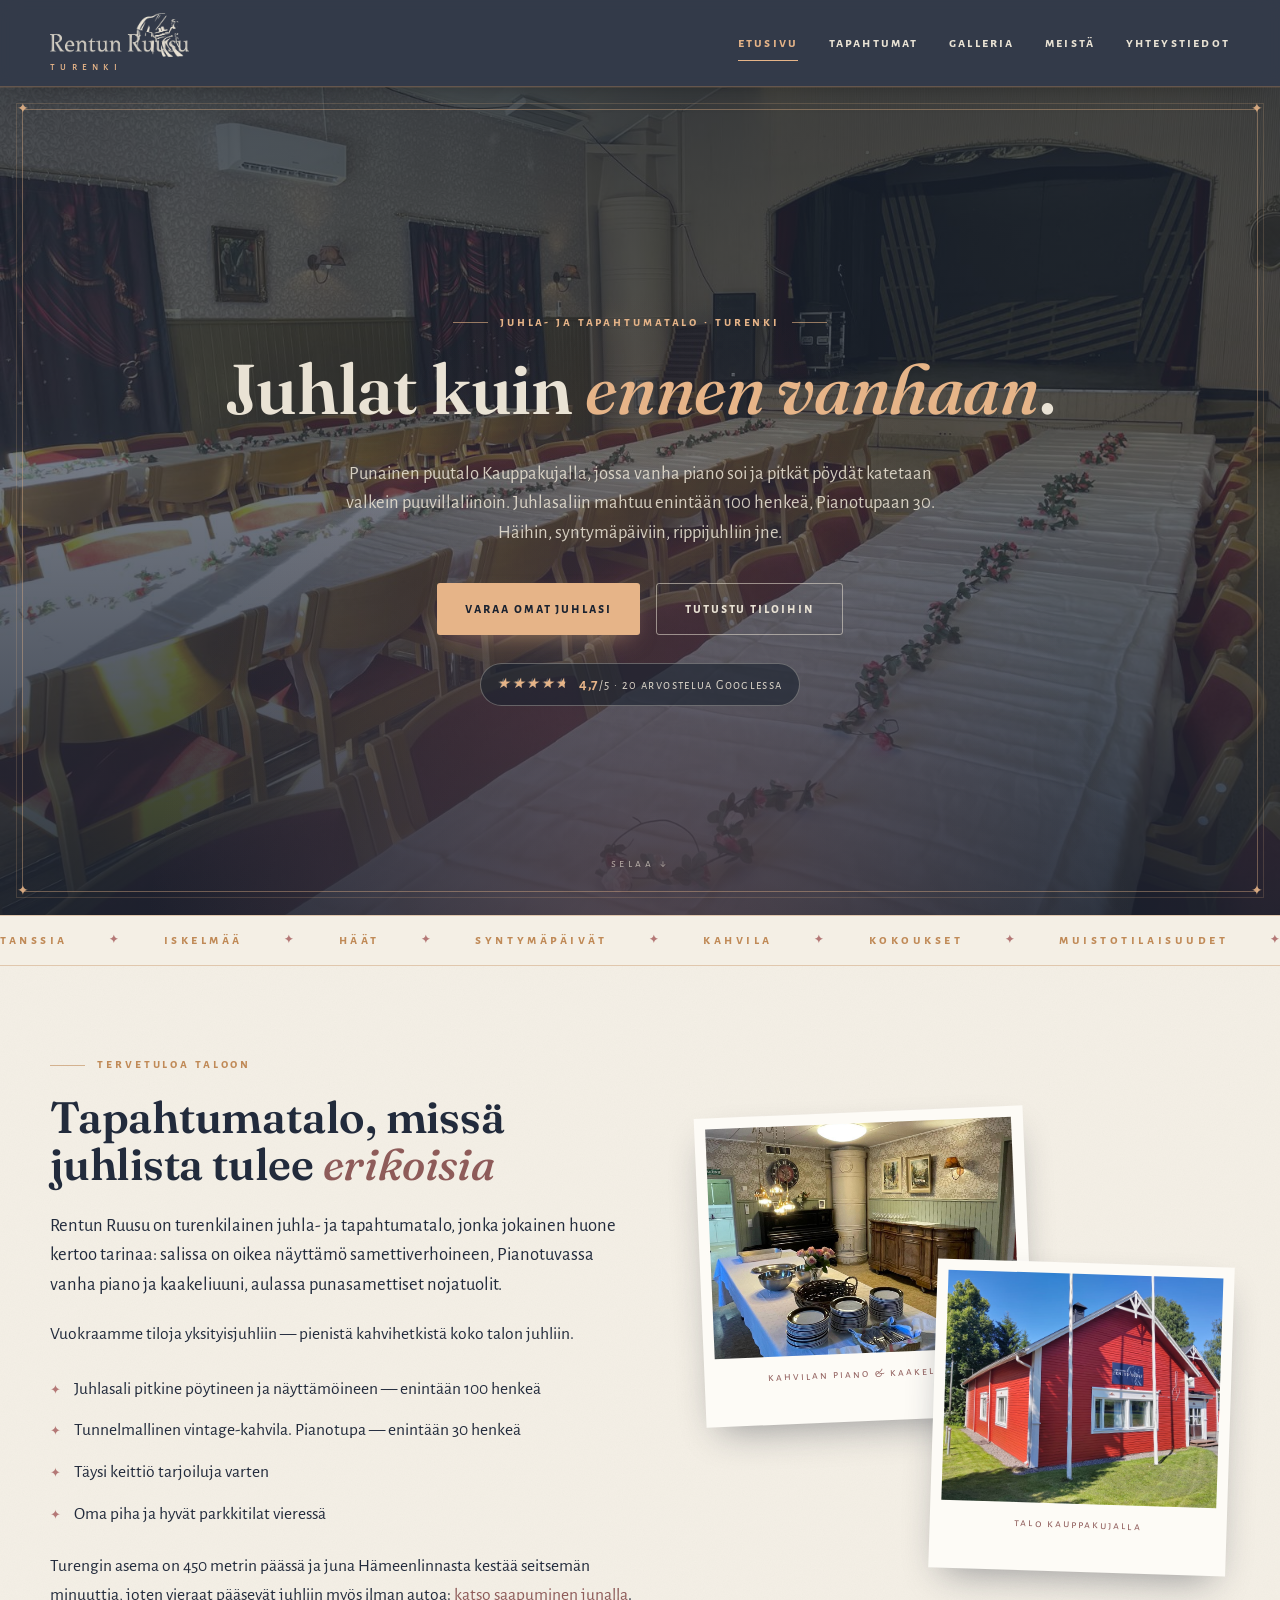
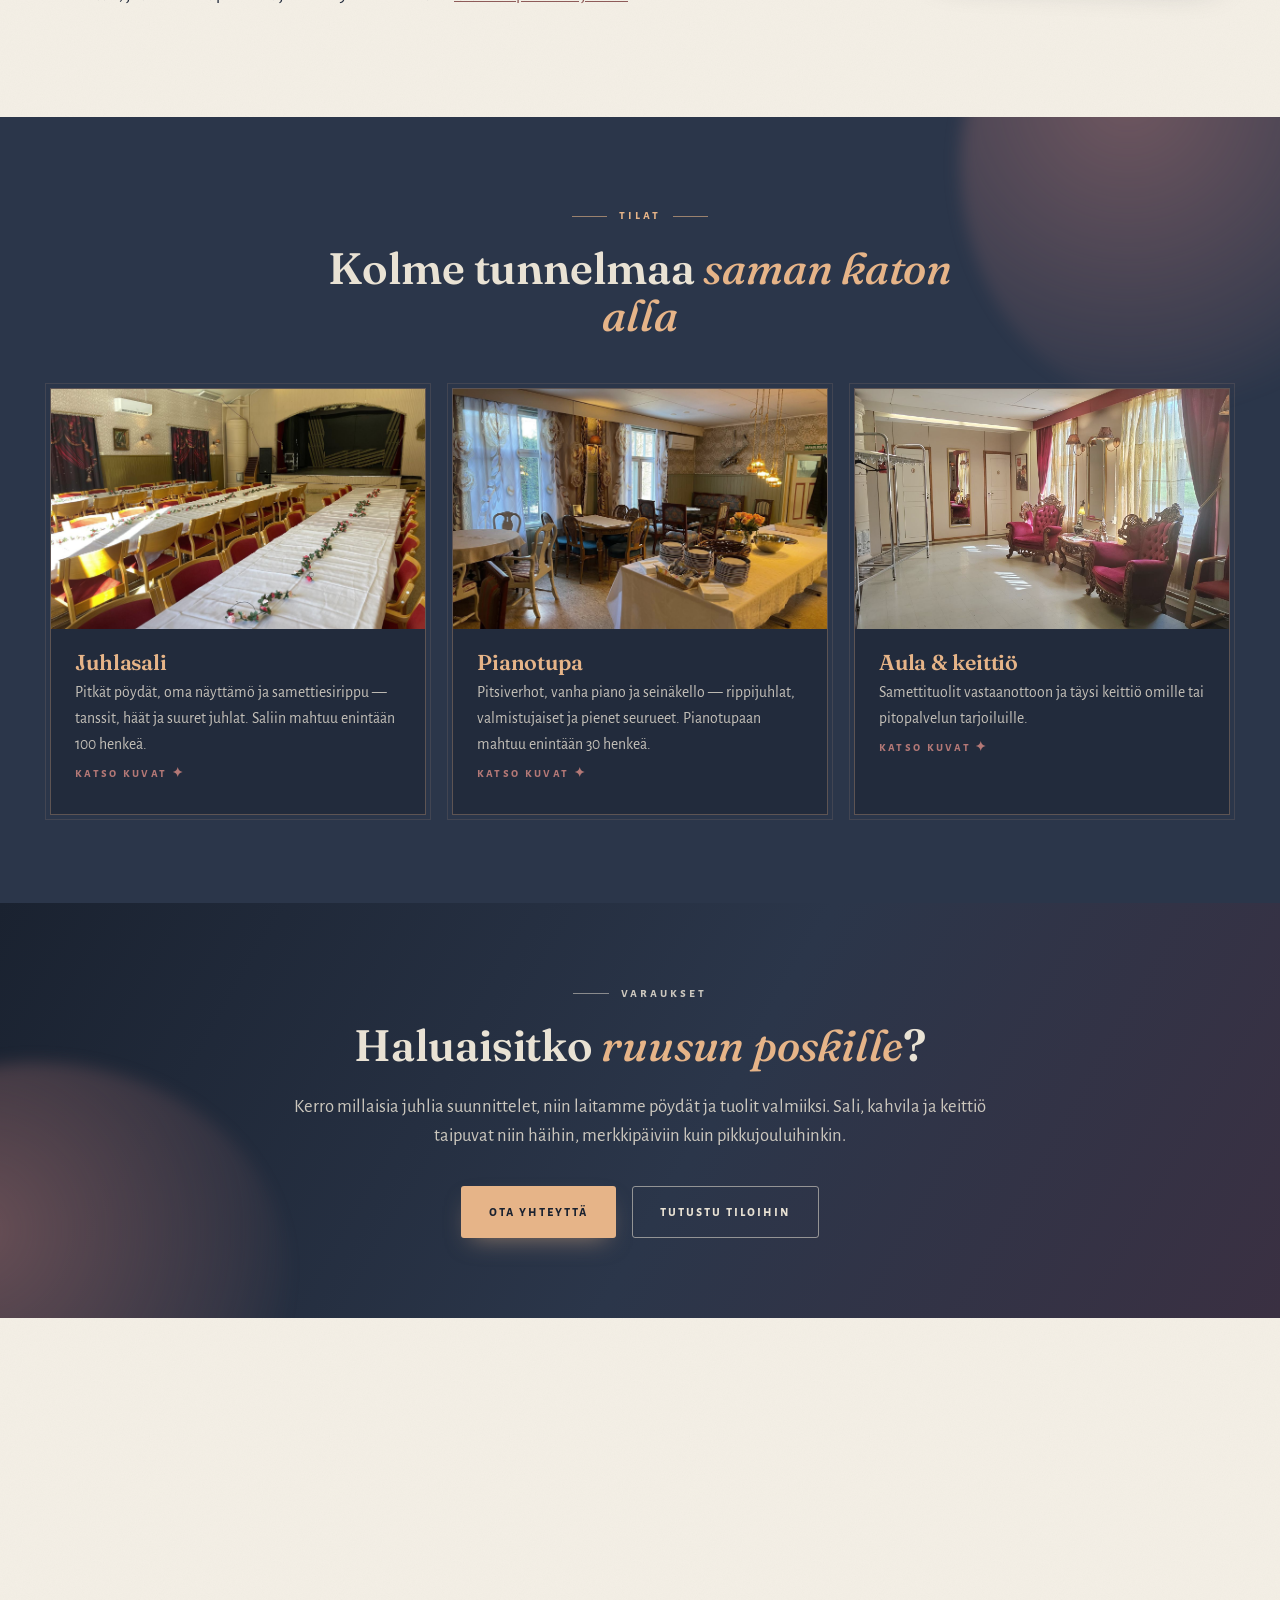
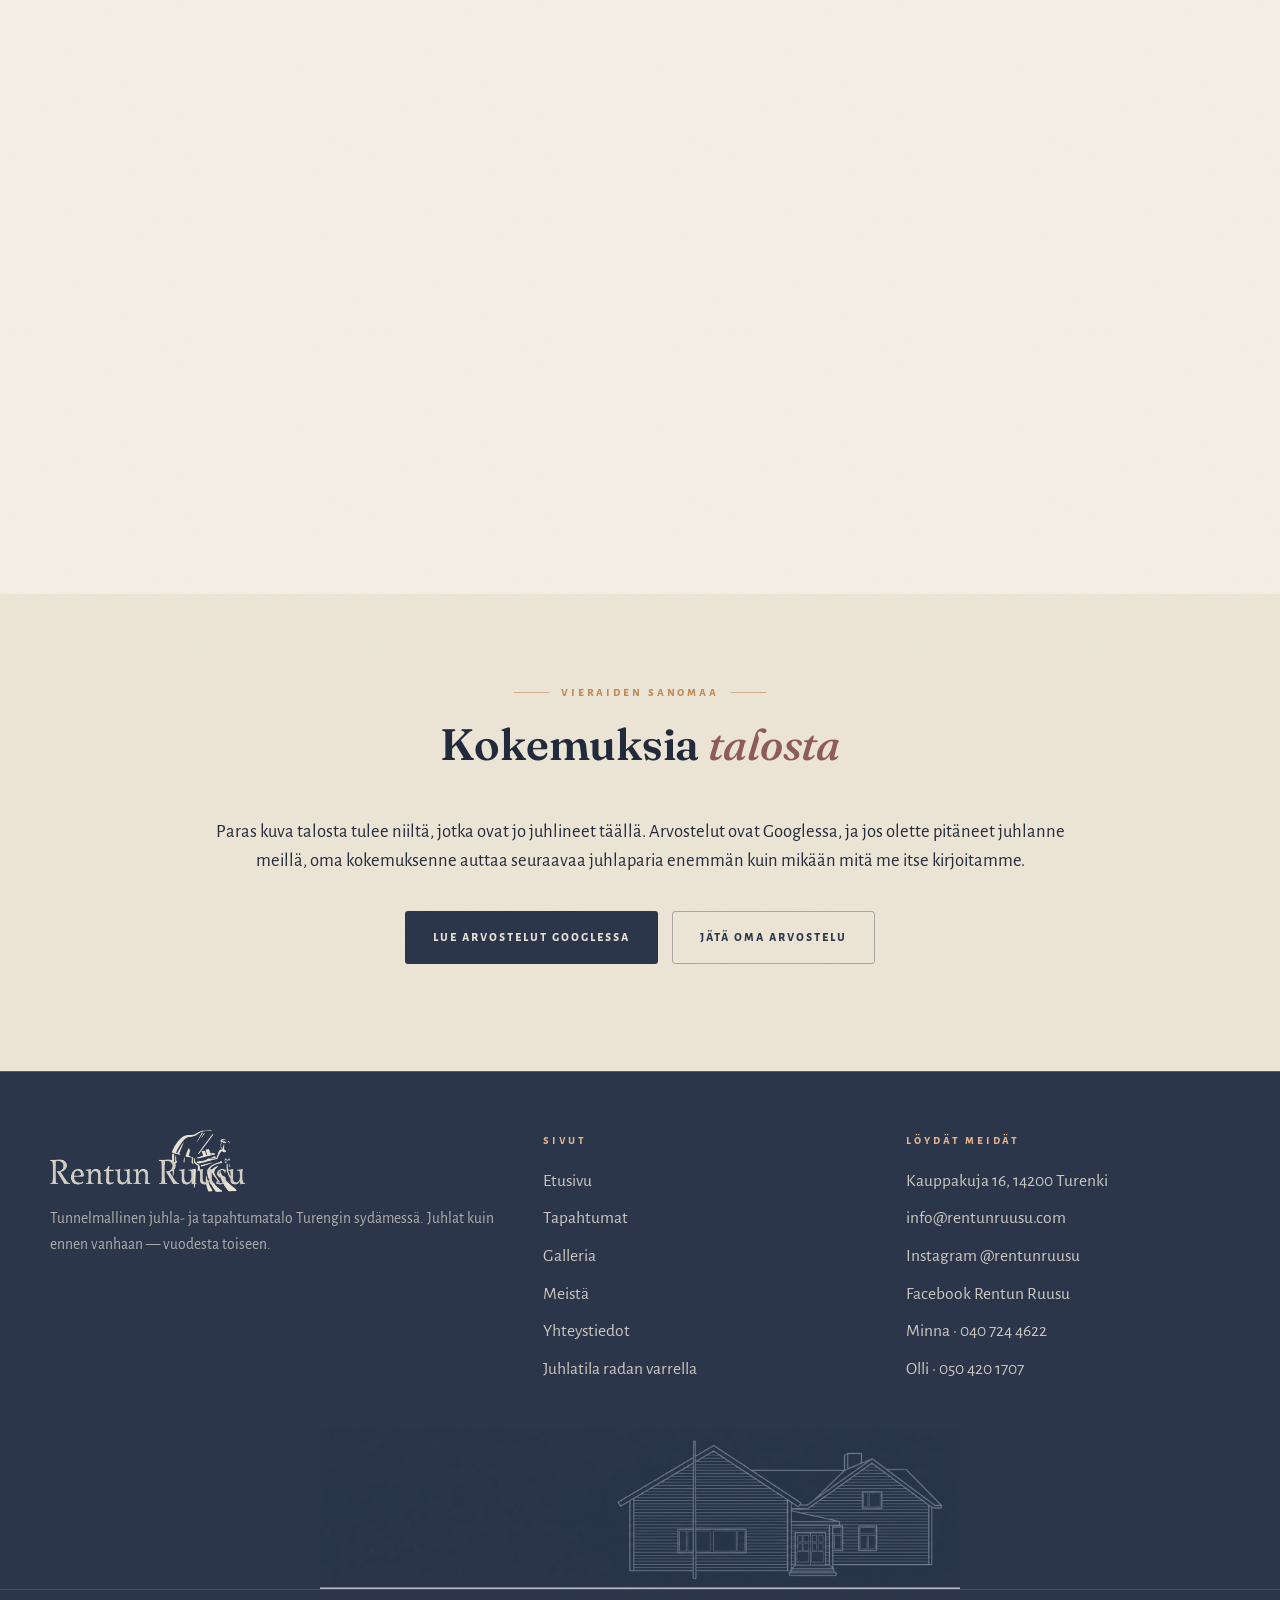
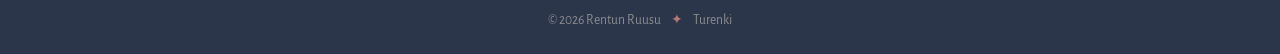
==== website/index.html @ 9bd05665 "Linkitä Google-arvostelut etusivulle Herossa nappien alla arvostelunosto (4,7/5, 20 arvostelua) ja a" ====
<!DOCTYPE html>
<html lang="fi">
<head>
  <meta charset="UTF-8">
  <meta name="viewport" content="width=device-width, initial-scale=1.0">
  <title>Juhlatila Turengissa · Rentun Ruusu · Juhla- ja tapahtumatalo</title>
  <meta name="description" content="Rentun Ruusu on juhla- ja tapahtumatalo Turengissa: juhlasali enintään 100 hengelle, Pianotupa 30 hengelle ja täysi keittiö. Vuokraa tilat häihin, merkkipäiviin ja pikkujouluihin.">
  <link rel="canonical" href="https://rentunruusu.com/">
  <meta name="robots" content="index, follow, max-image-preview:large, max-snippet:-1, max-video-preview:-1">
  <meta name="theme-color" content="#2b364a">
  <meta name="geo.region" content="FI-06">
  <meta name="geo.placename" content="Turenki, Janakkala">
  <meta name="geo.position" content="60.92024;24.64094">
  <meta name="ICBM" content="60.92024, 24.64094">

  <meta property="og:type" content="business.business">
  <meta property="og:site_name" content="Rentun Ruusu">
  <meta property="og:locale" content="fi_FI">
  <meta property="og:title" content="Juhlatila Turengissa · Rentun Ruusu">
  <meta property="og:description" content="Juhla- ja tapahtumatalo Turengissa: juhlasali enintään 100 hengelle, Pianotupa 30 hengelle ja täysi keittiö. Juhlat kuin ennen vanhaan.">
  <meta property="og:url" content="https://rentunruusu.com/">
  <meta property="og:image" content="https://rentunruusu.com/assets/img/og-rentun-ruusu.jpg">
  <meta property="og:image:width" content="1200">
  <meta property="og:image:height" content="630">
  <meta property="og:image:alt" content="Rentun Ruusun juhlasali katettuna, näyttämö ja samettiverhot taustalla.">
  <meta name="twitter:card" content="summary_large_image">
  <meta name="twitter:title" content="Juhlatila Turengissa · Rentun Ruusu">
  <meta name="twitter:description" content="Juhla- ja tapahtumatalo Turengissa: juhlasali 100 hengelle, Pianotupa 30 hengelle ja täysi keittiö.">
  <meta name="twitter:image" content="https://rentunruusu.com/assets/img/og-rentun-ruusu.jpg">

  <link rel="icon" type="image/png" href="favicon.png">
  <link rel="apple-touch-icon" href="apple-touch-icon.png">
  <link rel="preconnect" href="https://fonts.googleapis.com">
  <link rel="preconnect" href="https://fonts.gstatic.com" crossorigin>
  <link href="https://fonts.googleapis.com/css2?family=Fraunces:ital,opsz,wght@0,9..144,400..700;1,9..144,400..700&family=Alegreya+Sans:ital,wght@0,400;0,500;0,700;1,400&family=Alegreya+Sans+SC:wght@500;700&display=swap" rel="stylesheet">
  <link rel="stylesheet" href="css/styles.css">
  <script type="application/ld+json">
  {
    "@context": "https://schema.org",
    "@graph": [
      {
        "@type": [
          "LocalBusiness",
          "EventVenue"
        ],
        "@id": "https://rentunruusu.com/#venue",
        "name": "Rentun Ruusu",
        "description": "Rentun Ruusu on juhla- ja tapahtumatalo Turengissa, Janakkalassa. Punaisessa puutalossa on juhlasali näyttämöineen (enintään 100 henkeä), vintage-henkinen Pianotupa (enintään 30 henkeä), aula ja täysi keittiö. Tiloja vuokrataan yksityisjuhliin ja talolla järjestetään yleisötapahtumia.",
        "url": "https://rentunruusu.com/",
        "image": [
          "https://rentunruusu.com/assets/img/hero-sali.jpg",
          "https://rentunruusu.com/assets/img/koti-talo.jpg",
          "https://rentunruusu.com/assets/img/koti-kahvila.jpg"
        ],
        "logo": "https://rentunruusu.com/assets/img/logo.png",
        "telephone": "+358407244622",
        "email": "info@rentunruusu.com",
        "address": {
          "@type": "PostalAddress",
          "streetAddress": "Kauppakuja 16",
          "postalCode": "14200",
          "addressLocality": "Turenki",
          "addressRegion": "Kanta-Häme",
          "addressCountry": "FI"
        },
        "geo": {
          "@type": "GeoCoordinates",
          "latitude": 60.92024,
          "longitude": 24.64094
        },
        "hasMap": "https://www.google.com/maps/search/?api=1&query=Rentun%20Ruusu%2C%20Kauppakuja%2016%2C%2014200%20Turenki",
        "knowsLanguage": "fi",
        "currenciesAccepted": "EUR",
        "areaServed": [
          {
            "@type": "AdministrativeArea",
            "name": "Janakkala"
          },
          {
            "@type": "City",
            "name": "Hämeenlinna"
          },
          {
            "@type": "City",
            "name": "Riihimäki"
          },
          {
            "@type": "AdministrativeArea",
            "name": "Hattula"
          },
          {
            "@type": "AdministrativeArea",
            "name": "Kanta-Häme"
          }
        ],
        "sameAs": [
          "https://instagram.com/rentunruusu",
          "https://www.facebook.com/p/Rentun-Ruusu-61559462117911/",
          "https://maps.google.com/?cid=6384835120680424145"
        ],
        "contactPoint": [
          {
            "@type": "ContactPoint",
            "name": "Minna",
            "contactType": "varaukset",
            "telephone": "+358407244622",
            "email": "info@rentunruusu.com",
            "availableLanguage": "fi"
          },
          {
            "@type": "ContactPoint",
            "name": "Olli",
            "contactType": "varaukset",
            "telephone": "+358504201707",
            "availableLanguage": "fi"
          }
        ],
        "amenityFeature": [
          {
            "@type": "LocationFeatureSpecification",
            "name": "Näyttämö ja samettiesirippu",
            "value": true
          },
          {
            "@type": "LocationFeatureSpecification",
            "name": "Piano",
            "value": true
          },
          {
            "@type": "LocationFeatureSpecification",
            "name": "Täysi keittiö tarjoiluja varten",
            "value": true
          },
          {
            "@type": "LocationFeatureSpecification",
            "name": "Omat tarjoilut ja pitopalvelu sallittu",
            "value": true
          },
          {
            "@type": "LocationFeatureSpecification",
            "name": "Maksuton pysäköinti",
            "value": true
          },
          {
            "@type": "LocationFeatureSpecification",
            "name": "Piha-alue",
            "value": true
          }
        ],
        "makesOffer": [
          {
            "@type": "Offer",
            "itemOffered": {
              "@type": "Service",
              "name": "Juhlasalin vuokraus",
              "description": "Juhlasali pitkine pöytineen, oma näyttämö ja samettiesirippu. Tanssit, häät ja suuret juhlat. Saliin mahtuu enintään 100 henkeä."
            }
          },
          {
            "@type": "Offer",
            "itemOffered": {
              "@type": "Service",
              "name": "Pianotuvan vuokraus",
              "description": "Vintage-henkinen kahvilatila, jossa pitsiverhot, vanha piano ja kaakeliuuni. Rippijuhlat, valmistujaiset ja pienet seurueet. Pianotupaan mahtuu enintään 30 henkeä."
            }
          },
          {
            "@type": "Offer",
            "itemOffered": {
              "@type": "Service",
              "name": "Aulan ja keittiön vuokraus",
              "description": "Samettituolit vastaanottoon ja täysi keittiö omille tai pitopalvelun tarjoiluille."
            }
          },
          {
            "@type": "Offer",
            "itemOffered": {
              "@type": "Service",
              "name": "Koko talon vuokraus",
              "description": "Sali, Pianotupa, aula ja keittiö yhdessä koko talon juhliin. Yhteensä enintään 100 henkeä."
            }
          }
        ],
        "maximumAttendeeCapacity": 100,
        "containsPlace": [
          {
            "@type": [
              "Room",
              "EventVenue"
            ],
            "@id": "https://rentunruusu.com/#juhlasali",
            "name": "Juhlasali",
            "description": "Juhlasali pitkine pöytineen, oma näyttämö ja samettiesirippu. Tanssit, häät ja suuret juhlat.",
            "maximumAttendeeCapacity": 100,
            "image": "https://rentunruusu.com/assets/img/gallery/sali-01.jpg",
            "containedInPlace": {
              "@id": "https://rentunruusu.com/#venue"
            }
          },
          {
            "@type": [
              "Room",
              "EventVenue"
            ],
            "@id": "https://rentunruusu.com/#pianotupa",
            "name": "Pianotupa",
            "description": "Vintage-henkinen kahvilatila, jossa pitsiverhot, vanha piano ja kaakeliuuni. Rippijuhlat, valmistujaiset ja pienet seurueet.",
            "maximumAttendeeCapacity": 30,
            "image": "https://rentunruusu.com/assets/img/gallery/kahvila-02.jpg",
            "containedInPlace": {
              "@id": "https://rentunruusu.com/#venue"
            }
          }
        ]
      },
      {
        "@type": "WebSite",
        "@id": "https://rentunruusu.com/#website",
        "url": "https://rentunruusu.com/",
        "name": "Rentun Ruusu",
        "inLanguage": "fi-FI",
        "publisher": {
          "@id": "https://rentunruusu.com/#venue"
        }
      },
      {
        "@type": "WebPage",
        "@id": "https://rentunruusu.com/#webpage",
        "url": "https://rentunruusu.com/",
        "name": "Juhlatila Turengissa · Rentun Ruusu · Juhla- ja tapahtumatalo",
        "description": "Rentun Ruusu on juhla- ja tapahtumatalo Turengissa: juhlasali näyttämöineen, vintage-henkinen Pianotupa ja täysi keittiö.",
        "isPartOf": {
          "@id": "https://rentunruusu.com/#website"
        },
        "about": {
          "@id": "https://rentunruusu.com/#venue"
        },
        "primaryImageOfPage": "https://rentunruusu.com/assets/img/hero-sali.jpg",
        "inLanguage": "fi-FI"
      },
      {
        "@type": "FAQPage",
        "@id": "https://rentunruusu.com/#faq",
        "isPartOf": {
          "@id": "https://rentunruusu.com/#webpage"
        },
        "inLanguage": "fi-FI",
        "mainEntity": [
          {
            "@type": "Question",
            "name": "Miten varaan tilat omiin juhliini?",
            "acceptedAnswer": {
              "@type": "Answer",
              "text": "Ota yhteyttä lomakkeella, sähköpostilla tai Instagramissa ja kerro toivottu päivä, vierasmäärä ja tilaisuuden luonne. Vastaamme nopeasti ja katsotaan yhdessä sopiva kokonaisuus."
            }
          },
          {
            "@type": "Question",
            "name": "Millaisiin tilaisuuksiin Rentun Ruusu sopii?",
            "acceptedAnswer": {
              "@type": "Answer",
              "text": "Häihin, syntymäpäiviin, muistotilaisuuksiin, pikkujouluihin, kokouksiin sekä tanssi- ja musiikki-iltoihin. Juhlasalin, kahvilan ja keittiön voi varata yhdessä tai erikseen."
            }
          },
          {
            "@type": "Question",
            "name": "Saako juhliin tuoda omat tarjoilut tai pitopalvelun?",
            "acceptedAnswer": {
              "@type": "Answer",
              "text": "Kyllä. Voit tuoda omat juomat ja tarjoilut tai käyttää valitsemaasi pitopalvelua."
            }
          },
          {
            "@type": "Question",
            "name": "Onko paikan päällä pysäköintiä?",
            "acceptedAnswer": {
              "@type": "Answer",
              "text": "Talon edessä on parkkitilaa, lisäksi vieressä on kaksi pysäköintialuetta."
            }
          },
          {
            "@type": "Question",
            "name": "Voinko tulla tutustumaan tiloihin etukäteen?",
            "acceptedAnswer": {
              "@type": "Answer",
              "text": "Totta kai — sovi esittelyaika yhteydenottolomakkeella, niin keitetään pannu kahvia valmiiksi."
            }
          },
          {
            "@type": "Question",
            "name": "Kuinka monta vierasta taloon mahtuu?",
            "acceptedAnswer": {
              "@type": "Answer",
              "text": "Juhlasaliin mahtuu enintään 100 henkeä ja Pianotupaan enintään 30 henkeä. Tilat voi varata yhdessä tai erikseen, joten kokonaisuus rakennetaan vierasmäärän mukaan. Kerro yhteydenotossa arvioitu vierasmäärä, niin katsotaan sopiva ratkaisu."
            }
          },
          {
            "@type": "Question",
            "name": "Missä Rentun Ruusu sijaitsee?",
            "acceptedAnswer": {
              "@type": "Answer",
              "text": "Rentun Ruusu sijaitsee osoitteessa Kauppakuja 16, 14200 Turenki. Turenki on Janakkalan kunnan taajama Kanta-Hämeessä, noin 15 kilometriä Hämeenlinnasta etelään. Sisäänkäynti on pihan puolelta ja talon edessä on omat parkkipaikat."
            }
          }
        ]
      }
    ]
  }
  </script>
</head>
<body>

  <header class="site-header">
    <div class="wrap">
      <a class="brand" href="/">
        <img class="brand-logo" src="assets/img/logo.png" alt="Rentun Ruusu">
        <span class="brand-town">Turenki</span>
      </a>
      <button class="nav-toggle" aria-expanded="false" aria-controls="site-nav" aria-label="Valikko">
        <span class="nav-toggle-text">Valikko</span> ☰
      </button>
      <nav class="site-nav" id="site-nav">
        <a href="/" class="active" aria-current="page">Etusivu</a>
        <a href="/tapahtumat">Tapahtumat</a>
        <a href="/galleria">Galleria</a>
        <a href="/meista">Meistä</a>
        <a href="/yhteystiedot">Yhteystiedot</a>
      </nav>
    </div>
  </header>

  <main>

    <!-- HERO -->
    <section class="hero">
      <div class="hero-bg" style="background-image: url('assets/img/hero-sali.jpg');"></div>
      <div class="hero-veil"></div>
      <div class="hero-frame" aria-hidden="true"><i>✦</i><i>✦</i><i>✦</i><i>✦</i></div>
      <div class="hero-inner">
        <p class="eyebrow">juhla- ja tapahtumatalo · turenki</p>
        <h1>Juhlat kuin <em>ennen vanhaan</em>.</h1>
        <p class="lead">Punainen puutalo Kauppakujalla, jossa vanha piano soi ja pitkät pöydät katetaan
          valkein puuvillaliinoin. Juhlasaliin mahtuu enintään 100 henkeä, Pianotupaan 30.
          Häihin, syntymäpäiviin, rippijuhliin jne.</p>
        <div class="hero-actions">
          <a class="btn btn-gold" href="/yhteystiedot">Varaa omat juhlasi</a>
          <a class="btn btn-ghost" href="/galleria">Tutustu tiloihin</a>
        </div>

        <!-- Google-arvostelut. Tähtipalkin täyttö = keskiarvo / 5 prosentteina
             (4,7 / 5 = 94 %). Kun luvut muuttuvat, päivitä KOLME kohtaa täältä:
             i-elementin width, <strong>-luku ja arvostelujen määrä — sekä
             aria-label. Luvut näkyvät sivustolla vain tässä yhdessä paikassa. -->
        <a class="hero-arvio" rel="noopener" target="_blank"
           href="https://search.google.com/local/reviews?placeid=ChIJu1qup21pjkYR0VKYxbZ9m1g"
           aria-label="Lue Google-arvostelut: 4,7 tähteä viidestä, 20 arvostelua">
          <span class="hero-arvio-tahdet" aria-hidden="true"><i style="width:94%"></i></span>
          <span class="hero-arvio-teksti" aria-hidden="true">
            <strong>4,7</strong>/5 · 20 arvostelua Googlessa
          </span>
        </a>
      </div>
      <a class="hero-scroll" href="#tervetuloa">selaa ↓</a>
    </section>

    <!-- NAUHA -->
    <div class="ticker" aria-hidden="true">
      <div class="ticker-track">
        <span>tanssia</span><span>iskelmää</span><span>häät</span><span>syntymäpäivät</span>
        <span>kahvila</span><span>kokoukset</span><span>muistotilaisuudet</span><span>pikkujoulut</span>
        <span>tanssia</span><span>iskelmää</span><span>häät</span><span>syntymäpäivät</span>
        <span>kahvila</span><span>kokoukset</span><span>muistotilaisuudet</span><span>pikkujoulut</span>
      </div>
    </div>

    <!-- TERVETULOA -->
    <section class="section on-light" id="tervetuloa">
      <div class="wrap intro-grid">
        <div class="reveal">
          <p class="eyebrow">tervetuloa taloon</p>
          <h2 class="on-light">Tapahtumatalo, missä juhlista tulee <em>erikoisia</em></h2>
          <p class="lead">Rentun Ruusu on turenkilainen juhla- ja tapahtumatalo, jonka jokainen
            huone kertoo tarinaa: salissa on oikea näyttämö samettiverhoineen, Pianotuvassa
            vanha piano ja kaakeliuuni, aulassa punasamettiset nojatuolit.</p>
          <p>Vuokraamme tiloja yksityisjuhliin — pienistä kahvihetkistä koko talon juhliin.</p>
          <ul class="intro-points">
            <li>Juhlasali pitkine pöytineen ja näyttämöineen — enintään 100 henkeä</li>
            <li>Tunnelmallinen vintage-kahvila. Pianotupa — enintään 30 henkeä</li>
            <li>Täysi keittiö tarjoiluja varten</li>
            <li>Oma piha ja hyvät parkkitilat vieressä</li>
          </ul>
          <p style="margin-top: 1.5rem;">Turengin asema on 450 metrin päässä ja juna
            Hämeenlinnasta kestää seitsemän minuuttia, joten vieraat pääsevät juhliin
            myös ilman autoa: <a href="/juhlatila-hameenlinna">katso saapuminen
            junalla</a>.</p>
        </div>
        <div class="photo-stack reveal" aria-hidden="false">
          <figure>
            <img src="assets/img/koti-kahvila.jpg" alt="Kahvilan vanha piano ja kaakeliuuni">
            <figcaption>kahvilan piano &amp; kaakeliuuni</figcaption>
          </figure>
          <figure>
            <img src="assets/img/koti-talo.jpg" alt="Rentun Ruusun punainen puutalo kesäpäivänä">
            <figcaption>talo kauppakujalla</figcaption>
          </figure>
        </div>
      </div>
    </section>

    <!-- TILAT -->
    <section class="section on-dark">
      <div class="rose-blot" style="top:-12rem; right:-10rem;"></div>
      <div class="wrap">
        <div class="section-head center reveal">
          <p class="eyebrow">tilat</p>
          <h2>Kolme tunnelmaa <em>saman katon alla</em></h2>
        </div>
        <div class="room-grid">
          <a class="room-card reveal" href="/galleria">
            <img src="assets/img/gallery/sali-01.jpg" alt="Juhlasalin pitkät pöydät ja näyttämö" loading="lazy">
            <div class="room-card-body">
              <h3>Juhlasali</h3>
              <p>Pitkät pöydät, oma näyttämö ja samettiesirippu — tanssit, häät ja suuret juhlat.
                Saliin mahtuu enintään 100 henkeä.</p>
              <span class="room-more">katso kuvat ✦</span>
            </div>
          </a>
          <a class="room-card reveal" href="/galleria">
            <img src="assets/img/gallery/kahvila-01.jpg" alt="Kahvilan pöydät ja pitsiverhot" loading="lazy">
            <div class="room-card-body">
              <h3>Pianotupa</h3>
              <p>Pitsiverhot, vanha piano ja seinäkello — rippijuhlat, valmistujaiset ja pienet seurueet.
                Pianotupaan mahtuu enintään 30 henkeä.</p>
              <span class="room-more">katso kuvat ✦</span>
            </div>
          </a>
          <a class="room-card reveal" href="/galleria">
            <img src="assets/img/koti-aula.jpg" alt="Aulan punasamettiset nojatuolit" loading="lazy">
            <div class="room-card-body">
              <h3>Aula &amp; keittiö</h3>
              <p>Samettituolit vastaanottoon ja täysi keittiö omille tai pitopalvelun tarjoiluille.</p>
              <span class="room-more">katso kuvat ✦</span>
            </div>
          </a>
        </div>
      </div>
    </section>

    <!-- CTA -->
    <section class="cta-band">
      <div class="rose-blot" style="bottom:-14rem; left:-12rem;"></div>
      <div class="wrap">
        <p class="eyebrow" style="justify-content:center;">varaukset</p>
        <h2>Haluaisitko <em>ruusun poskille</em>?</h2>
        <p class="lead">Kerro millaisia juhlia suunnittelet, niin laitamme pöydät ja tuolit valmiiksi.
          Sali, kahvila ja keittiö taipuvat niin häihin, merkkipäiviin kuin pikkujouluihinkin.</p>
        <div class="hero-actions">
          <a class="btn btn-gold" href="/yhteystiedot">Ota yhteyttä</a>
          <a class="btn btn-ghost" href="/galleria">Tutustu tiloihin</a>
        </div>
      </div>
    </section>

    <!-- UKK -->
    <section class="section on-light">
      <div class="wrap">
        <div class="section-head center reveal">
          <p class="eyebrow">hyvä tietää</p>
          <h2 class="on-light">Kysymyksiä &amp; <em>vastauksia</em></h2>
        </div>
        <div class="faq-list">
          <details class="faq-item reveal">
            <summary>Miten varaan tilat omiin juhliini?</summary>
            <div class="faq-body">
              <p>Ota yhteyttä <a href="/yhteystiedot">lomakkeella</a>, sähköpostilla tai
                Instagramissa ja kerro toivottu päivä, vierasmäärä ja tilaisuuden luonne.
                Vastaamme nopeasti ja katsotaan yhdessä sopiva kokonaisuus.</p>
            </div>
          </details>
          <details class="faq-item reveal">
            <summary>Millaisiin tilaisuuksiin Rentun Ruusu sopii?</summary>
            <div class="faq-body">
              <p>Häihin, syntymäpäiviin, muistotilaisuuksiin, pikkujouluihin, kokouksiin sekä
                tanssi- ja musiikki-iltoihin. Juhlasalin, kahvilan ja keittiön voi varata
                yhdessä tai erikseen.</p>
            </div>
          </details>
          <details class="faq-item reveal">
            <summary>Saako juhliin tuoda omat tarjoilut tai pitopalvelun?</summary>
            <div class="faq-body">
              <p>Kyllä. Voit tuoda omat juomat ja tarjoilut tai käyttää valitsemaasi pitopalvelua.</p>
            </div>
          </details>
          <details class="faq-item reveal">
            <summary>Onko paikan päällä pysäköintiä?</summary>
            <div class="faq-body">
              <p>Talon edessä on parkkitilaa, lisäksi vieressä on kaksi pysäköintialuetta.</p>
            </div>
          </details>
          <details class="faq-item reveal">
            <summary>Voinko tulla tutustumaan tiloihin etukäteen?</summary>
            <div class="faq-body">
              <p>Totta kai — sovi esittelyaika <a href="/yhteystiedot">yhteydenottolomakkeella</a>,
                niin keitetään pannu kahvia valmiiksi.</p>
            </div>
          </details>
          <details class="faq-item reveal">
            <summary>Kuinka monta vierasta taloon mahtuu?</summary>
            <div class="faq-body">
              <p>Juhlasaliin mahtuu enintään 100 henkeä ja Pianotupaan enintään 30 henkeä.
                Tilat voi varata yhdessä tai erikseen, joten kokonaisuus rakennetaan
                vierasmäärän mukaan. Kerro <a href="/yhteystiedot">yhteydenotossa</a>
                arvioitu vierasmäärä, niin katsotaan sopiva ratkaisu.</p>
            </div>
          </details>
          <details class="faq-item reveal">
            <summary>Missä Rentun Ruusu sijaitsee?</summary>
            <div class="faq-body">
              <p>Rentun Ruusu sijaitsee osoitteessa Kauppakuja 16, 14200 Turenki. Turenki on
                Janakkalan kunnan taajama Kanta-Hämeessä,
                <a href="/juhlatila-hameenlinna">noin 15 kilometriä Hämeenlinnasta
                etelään</a>. Sisäänkäynti on pihan puolelta ja talon edessä on omat parkkipaikat.
                <a href="/yhteystiedot">Katso kartta ja ajo-ohjeet</a>.</p>
            </div>
          </details>
        </div>
      </div>
    </section>

    <!-- ARVOSTELUT -->
    <section class="section on-light alt" id="arvostelut">
      <div class="wrap" style="max-width: 54rem;">
        <div class="section-head center reveal">
          <p class="eyebrow">vieraiden sanomaa</p>
          <h2 class="on-light">Kokemuksia <em>talosta</em></h2>
        </div>
        <p class="lead" style="text-align:center;">Paras kuva talosta tulee niiltä, jotka
          ovat jo juhlineet täällä. Arvostelut ovat Googlessa, ja jos olette pitäneet
          juhlanne meillä, oma kokemuksenne auttaa seuraavaa juhlaparia enemmän kuin
          mikään mitä me itse kirjoitamme.</p>

        <!-- Aidot Google-arvostelut lisätään tähän sitä mukaa kuin niitä kertyy.
             Malli yhdelle: kopioi arvostelun teksti ja etunimi sellaisenaan.
             HUOM: älä lisää AggregateRating-schemaa omiin arvosteluihin —
             Google ei hyväksy itse kerättyä tähtimerkintää LocalBusinessille.
        <div class="arvostelut">
          <figure class="arvostelu reveal">
            <p class="arvostelu-tahdet" aria-label="5 tähteä">★★★★★</p>
            <blockquote>Arvostelun teksti tähän.</blockquote>
            <figcaption>Etunimi · kuukausi 2026</figcaption>
          </figure>
        </div>
        -->

        <p class="arvostelu-cta">
          <a class="btn btn-navy"
             href="https://search.google.com/local/reviews?placeid=ChIJu1qup21pjkYR0VKYxbZ9m1g"
             target="_blank" rel="noopener">Lue arvostelut Googlessa</a>
          <a class="btn btn-ghost btn-ghost-dark"
             href="https://search.google.com/local/writereview?placeid=ChIJu1qup21pjkYR0VKYxbZ9m1g"
             target="_blank" rel="noopener">Jätä oma arvostelu</a>
        </p>
      </div>
    </section>

  </main>

  <footer class="site-footer">
    <div class="wrap footer-grid">
      <div class="footer-brand">
        <img class="brand-logo footer-logo" src="assets/img/logo.png" alt="Rentun Ruusu">
        <p>Tunnelmallinen juhla- ja tapahtumatalo Turengin sydämessä.
          Juhlat kuin ennen vanhaan — vuodesta toiseen.</p>
      </div>
      <div>
        <p class="footer-head">sivut</p>
        <ul>
          <li><a href="/">Etusivu</a></li>
          <li><a href="/tapahtumat">Tapahtumat</a></li>
          <li><a href="/galleria">Galleria</a></li>
          <li><a href="/meista">Meistä</a></li>
          <li><a href="/yhteystiedot">Yhteystiedot</a></li>
          <li><a href="/juhlatila-hameenlinna">Juhlatila radan varrella</a></li>
        </ul>
      </div>
      <div>
        <p class="footer-head">löydät meidät</p>
        <ul>
          <li>Kauppakuja 16, 14200 Turenki</li>
          <li><a href="mailto:info@rentunruusu.com">info@rentunruusu.com</a></li>
          <li><a href="https://instagram.com/rentunruusu" target="_blank" rel="noopener">Instagram @rentunruusu</a></li>
          <li><a href="https://www.facebook.com/p/Rentun-Ruusu-61559462117911/" target="_blank" rel="noopener">Facebook Rentun Ruusu</a></li>
          <li><a href="tel:+358407244622">Minna · 040 724 4622</a></li>
          <li><a href="tel:+358504201707">Olli · 050 420 1707</a></li>
        </ul>
      </div>
    </div>
    <img class="footer-house" src="assets/img/banner-talo.png" alt="" aria-hidden="true">
    <div class="footer-bottom">
      © <span id="footer-year">2026</span> Rentun Ruusu<span class="star">✦</span>Turenki
    </div>
  </footer>

  <script src="js/main.js" defer></script>
</body>
</html>
---- website/css/styles.css ----
/* =============================================================
   RENTUN RUUSU · TURENKI — sivuston tyylit
   Paletti ja typografia: ks. brand-guidelines.md
   ============================================================= */

:root {
  /* Brändivärit */
  --rr-navy: #2b364a;
  --rr-night: #222b3c;
  --rr-night-deep: #1a2230;
  --rr-lace: #f4efe5;
  --rr-lace-dim: #ece5d6;
  --rr-ivory: #e9e2d4;
  --rr-rose: #b47876;
  --rr-rose-deep: #8e5b59;
  --rr-gold: #e6b488;
  --rr-brass: #c08a57;

  --rr-font-display: "Fraunces", "Georgia", serif;
  --rr-font-body: "Alegreya Sans", "Trebuchet MS", sans-serif;
  --rr-font-caps: "Alegreya Sans SC", var(--rr-font-body);

  --rr-maxw: 1180px;
  --rr-radius: 6px;
  --rr-shadow: 0 18px 45px -18px rgba(26, 34, 48, 0.55);

  /* Hento paperirae (SVG-turbulenssi) */
  --rr-grain: url("data:image/svg+xml,%3Csvg xmlns='http://www.w3.org/2000/svg' width='180' height='180'%3E%3Cfilter id='n'%3E%3CfeTurbulence type='fractalNoise' baseFrequency='0.85' numOctaves='2'/%3E%3CfeColorMatrix type='saturate' values='0'/%3E%3C/filter%3E%3Crect width='180' height='180' filter='url(%23n)' opacity='0.05'/%3E%3C/svg%3E");
}

/* ---------- Perusta ---------- */

*, *::before, *::after { box-sizing: border-box; }

html { scroll-behavior: smooth; }

body {
  margin: 0;
  font-family: var(--rr-font-body);
  font-size: 17.5px;
  line-height: 1.65;
  color: var(--rr-night);
  background: var(--rr-lace);
  -webkit-font-smoothing: antialiased;
}

img { max-width: 100%; display: block; }

a { color: var(--rr-rose-deep); }

h1, h2, h3, h4 {
  font-family: var(--rr-font-display);
  font-weight: 600;
  line-height: 1.08;
  letter-spacing: -0.005em;
  margin: 0 0 0.5em;
  color: inherit;
}

h1 { font-size: clamp(2.6rem, 6.5vw, 4.4rem); }
h2 { font-size: clamp(1.9rem, 4vw, 2.75rem); }
h3 { font-size: 1.35rem; }

h1 em, h2 em {
  font-style: italic;
  font-weight: 500;
  color: var(--rr-gold);
}

.on-light h2 em, .on-light h1 em { color: var(--rr-rose-deep); }

p { margin: 0 0 1.1em; }

::selection { background: var(--rr-rose); color: var(--rr-lace); }

/* ---------- Aputyylit ---------- */

.wrap {
  width: min(100% - 2.5rem, var(--rr-maxw));
  margin-inline: auto;
}

.eyebrow {
  font-family: var(--rr-font-caps);
  font-weight: 700;
  font-size: 0.82rem;
  letter-spacing: 0.22em;
  text-transform: lowercase; /* SC-fontti näyttää kapiteeleina */
  color: var(--rr-brass);
  display: flex;
  align-items: center;
  gap: 0.75rem;
  margin-bottom: 1.1rem;
}

.eyebrow::before {
  content: "";
  width: 2.2rem;
  height: 1px;
  background: currentColor;
  opacity: 0.6;
}

.on-dark .eyebrow { color: var(--rr-gold); }

.star-divider {
  display: flex;
  align-items: center;
  justify-content: center;
  gap: 0.9rem;
  color: var(--rr-brass);
  margin: 0.4rem 0 1.4rem;
}

.star-divider::before, .star-divider::after {
  content: "";
  height: 1px;
  width: 4rem;
  background: currentColor;
  opacity: 0.5;
}

.lead { font-size: 1.16rem; line-height: 1.6; }

/* ---------- Napit ---------- */

.btn {
  display: inline-flex;
  align-items: center;
  gap: 0.55rem;
  font-family: var(--rr-font-caps);
  font-weight: 700;
  font-size: 0.88rem;
  letter-spacing: 0.14em;
  text-transform: lowercase;
  text-decoration: none;
  padding: 0.85rem 1.7rem;
  border: 1px solid transparent;
  border-radius: 3px;
  cursor: pointer;
  transition: transform 0.18s ease, box-shadow 0.18s ease, background-color 0.18s ease, color 0.18s ease;
}

.btn:hover { transform: translateY(-2px); }
.btn:active { transform: translateY(0); }

.btn-gold {
  background: var(--rr-gold);
  color: var(--rr-night-deep);
  box-shadow: 0 10px 24px -10px rgba(230, 180, 136, 0.55);
}

.btn-gold:hover { background: #eec39a; }

.btn-ghost {
  background: transparent;
  color: var(--rr-ivory);
  border-color: rgba(233, 226, 212, 0.55);
}

.btn-ghost:hover { background: rgba(233, 226, 212, 0.1); border-color: var(--rr-ivory); }

/* Ghost-napin vaalean taustan versio (esim. arvosteluosion toissijainen nappi) */
.btn-ghost-dark {
  color: var(--rr-navy);
  border-color: rgba(43, 54, 74, 0.35);
}

.btn-ghost-dark:hover { background: rgba(43, 54, 74, 0.07); border-color: var(--rr-navy); }

.btn-navy {
  background: var(--rr-navy);
  color: var(--rr-ivory);
}

.btn-navy:hover { background: var(--rr-night); }

/* ---------- Ylätunniste ---------- */

.site-header {
  position: sticky;
  top: 0;
  z-index: 60;
  background: rgba(34, 43, 60, 0.92);
  backdrop-filter: blur(10px);
  -webkit-backdrop-filter: blur(10px);
  border-bottom: 1px solid rgba(192, 138, 87, 0.35);
  box-shadow: 0 1px 0 rgba(192, 138, 87, 0.15), 0 8px 30px -18px rgba(0,0,0,0.6);
}

.site-header .wrap {
  display: flex;
  align-items: center;
  justify-content: space-between;
  gap: 1.5rem;
  padding-block: 0.8rem;
}

.brand {
  display: flex;
  flex-direction: column;
  text-decoration: none;
  color: var(--rr-ivory);
  line-height: 1;
}

.brand-logo {
  height: 44px;
  width: auto;
  display: block;
}

@media (max-width: 480px) {
  .brand-logo { height: 36px; }
}

.brand-name {
  font-family: var(--rr-font-display);
  font-weight: 600;
  font-size: 1.45rem;
  letter-spacing: 0.01em;
}

.brand-name .amp { color: var(--rr-gold); }

.brand-town {
  font-family: var(--rr-font-caps);
  font-weight: 500;
  font-size: 0.66rem;
  letter-spacing: 0.5em;
  color: var(--rr-gold);
  margin-top: 0.35rem;
  text-transform: lowercase;
}

.site-nav {
  display: flex;
  align-items: center;
  gap: 1.9rem;
}

.site-nav a {
  font-family: var(--rr-font-caps);
  font-weight: 700;
  font-size: 0.86rem;
  letter-spacing: 0.16em;
  text-transform: lowercase;
  color: var(--rr-ivory);
  text-decoration: none;
  padding-block: 0.4rem;
  position: relative;
}

.site-nav a::after {
  content: "";
  position: absolute;
  left: 0; right: 100%;
  bottom: 0;
  height: 1px;
  background: var(--rr-gold);
  transition: right 0.22s ease;
}

.site-nav a:hover::after, .site-nav a.active::after { right: 0; }

.site-nav a.active { color: var(--rr-gold); }

.nav-toggle {
  display: none;
  background: none;
  border: 1px solid rgba(233, 226, 212, 0.4);
  border-radius: 3px;
  color: var(--rr-ivory);
  font-family: var(--rr-font-caps);
  font-size: 0.8rem;
  letter-spacing: 0.12em;
  padding: 0.5rem 0.9rem;
  cursor: pointer;
}

@media (max-width: 780px) {
  .nav-toggle { display: inline-flex; align-items: center; gap: 0.5rem; }

  .site-nav {
    position: absolute;
    top: 100%;
    left: 0;
    right: 0;
    flex-direction: column;
    gap: 0;
    background: var(--rr-night);
    border-bottom: 1px solid rgba(192, 138, 87, 0.35);
    display: none;
    padding: 0.6rem 0 1rem;
  }

  .site-nav.open { display: flex; }

  .site-nav a { padding: 0.8rem 1.25rem; width: 100%; text-align: center; }
}

/* ---------- Hero (etusivu) ---------- */

.hero {
  position: relative;
  min-height: min(92vh, 880px);
  display: flex;
  align-items: center;
  justify-content: center;
  text-align: center;
  color: var(--rr-ivory);
  background: var(--rr-night-deep);
  overflow: hidden;
  isolation: isolate;
}

.hero-bg {
  position: absolute;
  inset: 0;
  background-size: cover;
  background-position: center;
  z-index: -2;
  filter: saturate(0.82) contrast(0.98);
}

.hero-veil {
  position: absolute;
  inset: 0;
  z-index: -1;
  background:
    radial-gradient(ellipse at 50% 110%, rgba(180, 120, 118, 0.28), transparent 55%),
    linear-gradient(180deg, rgba(26, 34, 48, 0.78) 0%, rgba(34, 43, 60, 0.62) 45%, rgba(26, 34, 48, 0.9) 100%);
}

/* Plakaattimainen kaksoisviivakehys */
.hero-frame {
  position: absolute;
  inset: 1.4rem;
  border: 1px solid rgba(230, 180, 136, 0.4);
  outline: 1px solid rgba(230, 180, 136, 0.18);
  outline-offset: 5px;
  pointer-events: none;
}

.hero-frame i {
  position: absolute;
  font-style: normal;
  color: var(--rr-gold);
  font-size: 0.85rem;
  line-height: 1;
  opacity: 0.9;
}

.hero-frame i:nth-child(1) { top: -0.45rem; left: -0.4rem; }
.hero-frame i:nth-child(2) { top: -0.45rem; right: -0.4rem; }
.hero-frame i:nth-child(3) { bottom: -0.45rem; left: -0.4rem; }
.hero-frame i:nth-child(4) { bottom: -0.45rem; right: -0.4rem; }

.hero-inner {
  padding: 7rem 1.5rem 6rem;
  max-width: 56rem;
}

.hero .eyebrow {
  justify-content: center;
  color: var(--rr-gold);
}

.hero .eyebrow::after {
  content: "";
  width: 2.2rem;
  height: 1px;
  background: currentColor;
  opacity: 0.6;
}

.hero h1 { margin-bottom: 0.45em; text-wrap: balance; }

.hero .lead {
  max-width: 38rem;
  margin-inline: auto;
  color: rgba(233, 226, 212, 0.88);
}

.hero-actions {
  display: flex;
  flex-wrap: wrap;
  gap: 1rem;
  justify-content: center;
  margin-top: 2.2rem;
}

/* Google-arvostelunosto herossa */
.hero-arvio {
  display: inline-flex;
  align-items: center;
  gap: 0.6rem;
  flex-wrap: wrap;
  justify-content: center;
  margin-top: 1.7rem;
  padding: 0.5rem 1.05rem;
  border: 1px solid rgba(233, 226, 212, 0.32);
  border-radius: 999px;
  background: rgba(26, 34, 48, 0.62);
  color: rgba(233, 226, 212, 0.92);
  text-decoration: none;
  transition: border-color 0.18s ease, background-color 0.18s ease, color 0.18s ease;
}

.hero-arvio:hover,
.hero-arvio:focus-visible {
  border-color: rgba(230, 180, 136, 0.75);
  background: rgba(26, 34, 48, 0.78);
  color: var(--rr-ivory);
}

/* Tähtipalkki: himmeä pohja, jonka päälle kullanvärinen täyttö rajataan
   leveysprosentilla (asetetaan i-elementin inline-tyylissä). */
.hero-arvio-tahdet {
  position: relative;
  display: inline-block;
  flex: none;
  font-size: 0.9rem;
  letter-spacing: 0.1em;
  line-height: 1;
  color: rgba(233, 226, 212, 0.32);
}

.hero-arvio-tahdet::before,
.hero-arvio-tahdet i::before { content: "★★★★★"; }

.hero-arvio-tahdet i {
  position: absolute;
  inset: 0;
  overflow: hidden;
  white-space: nowrap;
  color: var(--rr-gold);
}

.hero-arvio-teksti {
  font-family: var(--rr-font-caps);
  font-size: 0.78rem;
  letter-spacing: 0.11em;
}

.hero-arvio-teksti strong {
  font-size: 0.95rem;
  color: var(--rr-gold);
  letter-spacing: 0.04em;
}

.hero-scroll {
  position: absolute;
  bottom: 2.6rem;
  left: 50%;
  transform: translateX(-50%);
  color: rgba(233, 226, 212, 0.65);
  font-family: var(--rr-font-caps);
  font-size: 0.72rem;
  letter-spacing: 0.3em;
  text-decoration: none;
  animation: bob 2.6s ease-in-out infinite;
}

@keyframes bob {
  0%, 100% { transform: translate(-50%, 0); }
  50% { transform: translate(-50%, 7px); }
}

/* Sivuherot (alisivut) */
.page-hero {
  position: relative;
  background: var(--rr-night);
  color: var(--rr-ivory);
  text-align: center;
  padding: 4.6rem 0 4rem;
  overflow: hidden;
}

.page-hero::after {
  content: "";
  position: absolute;
  inset: 0.9rem;
  border: 1px solid rgba(230, 180, 136, 0.28);
  pointer-events: none;
}

.page-hero .eyebrow { justify-content: center; }
.page-hero .eyebrow::after { content: ""; width: 2.2rem; height: 1px; background: currentColor; opacity: 0.6; }

.page-hero p {
  max-width: 40rem;
  margin-inline: auto;
  color: rgba(233, 226, 212, 0.85);
}

/* Ruusu-siluetit */
.rose-blot {
  position: absolute;
  width: 30rem;
  height: 30rem;
  border-radius: 47% 53% 58% 42% / 50% 44% 56% 50%;
  background: radial-gradient(circle at 35% 35%, rgba(180, 120, 118, 0.5), rgba(180, 120, 118, 0.12) 60%, transparent 75%);
  filter: blur(8px);
  pointer-events: none;
  z-index: 0;
}

/* ---------- Nauha / ticker ---------- */

.ticker {
  background: var(--rr-lace);
  border-block: 1px solid rgba(192, 138, 87, 0.4);
  overflow: hidden;
  padding-block: 0.85rem;
  position: relative;
}

.ticker-track {
  display: flex;
  width: max-content;
  gap: 2.6rem;
  animation: ticker 38s linear infinite;
  will-change: transform;
}

.ticker span {
  font-family: var(--rr-font-caps);
  font-weight: 700;
  font-size: 0.85rem;
  letter-spacing: 0.26em;
  text-transform: lowercase;
  color: var(--rr-brass);
  white-space: nowrap;
  display: inline-flex;
  align-items: center;
  gap: 2.6rem;
}

.ticker span::after { content: "✦"; font-size: 0.7rem; color: var(--rr-rose); }

@keyframes ticker {
  from { transform: translateX(0); }
  to { transform: translateX(-50%); }
}

@media (prefers-reduced-motion: reduce) {
  .ticker-track { animation: none; }
  .hero-scroll { animation: none; }
}

/* ---------- Sektiot ---------- */

.section {
  position: relative;
  padding: 5.5rem 0;
}

.section.on-light {
  background: var(--rr-lace);
  background-image: var(--rr-grain);
}

.section.on-light.alt { background-color: var(--rr-lace-dim); background-image: var(--rr-grain); }

.section.on-dark {
  background: var(--rr-navy);
  color: var(--rr-ivory);
  overflow: hidden; /* ruusu-siluetti ei saa venyttää sivua vaakasuunnassa */
}

.section-head { max-width: 44rem; margin-bottom: 3rem; }
.section-head.center { margin-inline: auto; text-align: center; }
.section-head.center .eyebrow { justify-content: center; }
.section-head.center .eyebrow::after { content: ""; width: 2.2rem; height: 1px; background: currentColor; opacity: 0.6; }

/* ---------- Etusivun esittely ---------- */

.intro-grid {
  display: grid;
  grid-template-columns: 1.05fr 0.95fr;
  gap: 4rem;
  align-items: center;
}

@media (max-width: 900px) {
  .intro-grid { grid-template-columns: 1fr; gap: 3rem; }
}

/* Vanhat valokuvat -kollaasi */
.photo-stack {
  position: relative;
  min-height: 460px;
}

.photo-stack figure {
  margin: 0;
  position: absolute;
  background: #fdfbf6;
  padding: 0.7rem 0.7rem 2.4rem;
  box-shadow: 0 16px 38px -14px rgba(26, 34, 48, 0.45);
  transition: transform 0.3s ease;
}

.photo-stack figure:hover { transform: scale(1.025) rotate(0deg) !important; z-index: 3; }

.photo-stack figcaption {
  font-family: var(--rr-font-caps);
  font-size: 0.72rem;
  letter-spacing: 0.18em;
  color: var(--rr-rose-deep);
  text-align: center;
  margin-top: 0.65rem;
}

.photo-stack img { width: 100%; height: 230px; object-fit: cover; }

.photo-stack figure:nth-child(1) {
  width: 62%;
  top: 0; left: 0;
  transform: rotate(-2.4deg);
}

.photo-stack figure:nth-child(2) {
  width: 56%;
  bottom: 0; right: 0;
  transform: rotate(1.8deg);
  z-index: 2;
}

@media (max-width: 480px) {
  .photo-stack { min-height: 380px; }
  .photo-stack img { height: 170px; }
  .photo-stack figure:nth-child(1) { width: 78%; }
  .photo-stack figure:nth-child(2) { width: 70%; }
}

.intro-points {
  list-style: none;
  margin: 1.6rem 0 0;
  padding: 0;
  display: grid;
  gap: 0.8rem;
}

.intro-points li {
  display: flex;
  gap: 0.8rem;
  align-items: baseline;
}

.intro-points li::before {
  content: "✦";
  color: var(--rr-rose);
  font-size: 0.8rem;
  flex: none;
}

/* ---------- Tilakortit ---------- */

.room-grid {
  display: grid;
  grid-template-columns: repeat(3, 1fr);
  gap: 1.6rem;
}

@media (max-width: 900px) { .room-grid { grid-template-columns: 1fr; } }

.room-card {
  position: relative;
  background: var(--rr-night);
  border: 1px solid rgba(230, 180, 136, 0.3);
  outline: 1px solid rgba(230, 180, 136, 0.12);
  outline-offset: 4px;
  display: flex;
  flex-direction: column;
  text-decoration: none;
  color: var(--rr-ivory);
  transition: transform 0.22s ease, box-shadow 0.22s ease;
}

.room-card:hover { transform: translateY(-5px); box-shadow: var(--rr-shadow); }

.room-card img {
  width: 100%;
  height: 240px;
  object-fit: cover;
  filter: saturate(0.88);
  transition: filter 0.25s ease;
}

.room-card:hover img { filter: saturate(1); }

.room-card-body { padding: 1.4rem 1.5rem 1.7rem; }

.room-card h3 { color: var(--rr-gold); margin-bottom: 0.35rem; }

.room-card p { color: rgba(233, 226, 212, 0.82); font-size: 0.98rem; margin: 0; }

.room-card .room-more {
  margin-top: 1rem;
  font-family: var(--rr-font-caps);
  font-weight: 700;
  font-size: 0.8rem;
  letter-spacing: 0.18em;
  color: var(--rr-rose);
}

/* ---------- Galleria ---------- */

.filter-bar {
  display: flex;
  flex-wrap: wrap;
  gap: 0.6rem;
  justify-content: center;
  margin-bottom: 2.6rem;
}

.filter-btn {
  font-family: var(--rr-font-caps);
  font-weight: 700;
  font-size: 0.82rem;
  letter-spacing: 0.16em;
  text-transform: lowercase;
  padding: 0.5rem 1.15rem;
  background: transparent;
  color: var(--rr-navy);
  border: 1px solid rgba(43, 54, 74, 0.4);
  border-radius: 999px;
  cursor: pointer;
  transition: background-color 0.18s ease, color 0.18s ease, border-color 0.18s ease;
}

.filter-btn:hover { border-color: var(--rr-rose-deep); color: var(--rr-rose-deep); }

.filter-btn.active {
  background: var(--rr-navy);
  border-color: var(--rr-navy);
  color: var(--rr-gold);
}

.gallery-grid {
  columns: 3 280px;
  column-gap: 1.4rem;
}

.gallery-item {
  break-inside: avoid;
  margin: 0 0 1.4rem;
  background: #fdfbf6;
  padding: 0.55rem 0.55rem 0.9rem;
  box-shadow: 0 12px 28px -16px rgba(26, 34, 48, 0.45);
  cursor: zoom-in;
  transition: transform 0.22s ease, box-shadow 0.22s ease;
}

.gallery-item:hover {
  transform: translateY(-4px) rotate(-0.4deg);
  box-shadow: 0 20px 40px -16px rgba(26, 34, 48, 0.55);
}

.gallery-item img { width: 100%; height: auto; display: block; }

.gallery-item figcaption {
  font-family: var(--rr-font-caps);
  font-size: 0.72rem;
  letter-spacing: 0.16em;
  color: var(--rr-rose-deep);
  text-align: center;
  margin-top: 0.55rem;
}

.gallery-item.hidden { display: none; }

/* Valoboksi */
.lightbox {
  position: fixed;
  inset: 0;
  z-index: 100;
  background: rgba(26, 34, 48, 0.94);
  display: none;
  align-items: center;
  justify-content: center;
  flex-direction: column;
  padding: 2.5rem 1rem 2rem;
}

.lightbox.open { display: flex; }

.lightbox img {
  max-width: min(92vw, 1100px);
  max-height: 78vh;
  object-fit: contain;
  border: 0.5rem solid #fdfbf6;
  box-shadow: 0 30px 80px -20px rgba(0, 0, 0, 0.7);
}

.lightbox-caption {
  margin-top: 1.1rem;
  font-family: var(--rr-font-caps);
  font-size: 0.85rem;
  letter-spacing: 0.2em;
  color: var(--rr-gold);
}

.lightbox button {
  position: absolute;
  background: none;
  border: 1px solid rgba(233, 226, 212, 0.4);
  border-radius: 50%;
  width: 2.9rem;
  height: 2.9rem;
  color: var(--rr-ivory);
  font-size: 1.15rem;
  line-height: 1;
  cursor: pointer;
  display: flex;
  align-items: center;
  justify-content: center;
  transition: background-color 0.18s ease, border-color 0.18s ease;
}

.lightbox button:hover { background: rgba(233, 226, 212, 0.12); border-color: var(--rr-ivory); }

.lb-close { top: 1.2rem; right: 1.2rem; }
.lb-prev { left: 1rem; top: 50%; transform: translateY(-50%); }
.lb-next { right: 1rem; top: 50%; transform: translateY(-50%); }

@media (max-width: 600px) {
  .lb-prev { left: 0.4rem; }
  .lb-next { right: 0.4rem; }
}

/* ---------- Yhteystiedot ---------- */

.contact-grid {
  display: grid;
  grid-template-columns: 0.9fr 1.1fr;
  gap: 2.4rem;
  align-items: start;
}

@media (max-width: 900px) { .contact-grid { grid-template-columns: 1fr; } }

.contact-card {
  background: #fdfbf6;
  background-image: var(--rr-grain);
  border: 1px solid rgba(192, 138, 87, 0.45);
  outline: 1px solid rgba(192, 138, 87, 0.2);
  outline-offset: 4px;
  padding: 2.2rem 2.2rem 2.4rem;
}

.contact-card h3 { color: var(--rr-navy); }

.contact-rows { display: grid; gap: 1.3rem; margin-top: 1.6rem; }

.contact-row { display: grid; gap: 0.15rem; }

.contact-row .label {
  font-family: var(--rr-font-caps);
  font-weight: 700;
  font-size: 0.76rem;
  letter-spacing: 0.2em;
  color: var(--rr-brass);
}

.contact-row .value { font-size: 1.05rem; color: var(--rr-night); }

.contact-row a { color: var(--rr-rose-deep); text-underline-offset: 3px; }

.map-frame {
  background: #fdfbf6;
  padding: 0.7rem;
  border: 1px solid rgba(192, 138, 87, 0.45);
  outline: 1px solid rgba(192, 138, 87, 0.2);
  outline-offset: 4px;
  box-shadow: var(--rr-shadow);
}

.map-frame iframe {
  display: block;
  width: 100%;
  height: 430px;
  border: 0;
  filter: saturate(0.85) sepia(0.08);
}

.map-frame figcaption {
  font-family: var(--rr-font-caps);
  font-size: 0.74rem;
  letter-spacing: 0.16em;
  color: var(--rr-rose-deep);
  text-align: center;
  padding-top: 0.6rem;
}

/* Lomake */
.form-card {
  background: var(--rr-navy);
  color: var(--rr-ivory);
  border: 1px solid rgba(230, 180, 136, 0.35);
  outline: 1px solid rgba(230, 180, 136, 0.15);
  outline-offset: 4px;
  padding: 2.4rem;
  position: relative;
  overflow: hidden;
}

.form-grid {
  display: grid;
  grid-template-columns: 1fr 1fr;
  gap: 1.2rem;
}

.form-grid .full { grid-column: 1 / -1; }

@media (max-width: 640px) { .form-grid { grid-template-columns: 1fr; } }

.field { display: grid; gap: 0.4rem; }

.field label {
  font-family: var(--rr-font-caps);
  font-weight: 700;
  font-size: 0.76rem;
  letter-spacing: 0.2em;
  color: var(--rr-gold);
}

.field input, .field textarea {
  font-family: var(--rr-font-body);
  font-size: 1rem;
  color: var(--rr-ivory);
  background: rgba(26, 34, 48, 0.55);
  border: 1px solid rgba(233, 226, 212, 0.3);
  border-radius: 3px;
  padding: 0.75rem 0.9rem;
}

.field input:focus, .field textarea:focus {
  outline: 2px solid var(--rr-gold);
  outline-offset: 1px;
  border-color: transparent;
}

.field textarea { resize: vertical; min-height: 130px; }

.form-note { font-size: 0.92rem; color: rgba(233, 226, 212, 0.75); margin-top: 1.1rem; }

/* ---------- CTA-nauha ---------- */

.cta-band {
  position: relative;
  background: linear-gradient(120deg, var(--rr-night-deep), var(--rr-navy) 55%, #3a3042);
  color: var(--rr-ivory);
  text-align: center;
  padding: 5rem 0;
  overflow: hidden;
}

.cta-band h2 { max-width: 32ch; margin-inline: auto; }

.cta-band p { max-width: 44rem; margin-inline: auto; color: rgba(233, 226, 212, 0.85); }

/* ---------- Alatunniste ---------- */

.site-footer {
  background: var(--rr-navy); /* sama sävy kuin banner-talo.png:n pohja */
  color: rgba(233, 226, 212, 0.85);
  border-top: 1px solid rgba(192, 138, 87, 0.4);
  padding-top: 3.6rem;
  position: relative;
}

.footer-grid {
  display: grid;
  grid-template-columns: 1.4fr 1fr 1fr;
  gap: 2.5rem;
  padding-bottom: 2.8rem;
}

@media (max-width: 780px) { .footer-grid { grid-template-columns: 1fr; gap: 2rem; } }

.footer-brand .brand-name { font-size: 1.7rem; color: var(--rr-ivory); }

.footer-brand p { font-size: 0.97rem; max-width: 30rem; margin-top: 0.9rem; color: rgba(233, 226, 212, 0.7); }

.footer-head {
  font-family: var(--rr-font-caps);
  font-weight: 700;
  font-size: 0.8rem;
  letter-spacing: 0.22em;
  color: var(--rr-gold);
  margin-bottom: 1rem;
}

.site-footer ul { list-style: none; margin: 0; padding: 0; display: grid; gap: 0.55rem; }

.site-footer a { color: rgba(233, 226, 212, 0.85); text-decoration: none; }

.site-footer a:hover { color: var(--rr-gold); }

.footer-house {
  display: block;
  width: min(640px, 86%);
  margin: 0 auto;
  opacity: 0.65;
}

.footer-bottom {
  border-top: 1px solid rgba(233, 226, 212, 0.14);
  padding: 1.2rem 0 1.4rem;
  text-align: center;
  font-size: 0.85rem;
  color: rgba(233, 226, 212, 0.5);
}

.footer-bottom .star { color: var(--rr-rose); padding-inline: 0.6rem; }

/* ---------- Tapahtumat ---------- */

.events-page-hero { padding-bottom: 4.5rem; }

.events-section { padding-top: 0; }

.event-card {
  display: grid;
  grid-template-columns: minmax(260px, 0.83fr) minmax(0, 1.17fr);
  max-width: 940px;
  margin: -1.8rem auto 0;
  background: #fffaf0;
  border: 1px solid rgba(192, 138, 87, 0.4);
  border-radius: var(--rr-radius);
  box-shadow: var(--rr-shadow);
  overflow: hidden;
  position: relative;
}

.event-card + .event-card { margin-top: clamp(2.4rem, 5vw, 3.8rem); }

.event-poster-link { background: var(--rr-night); display: block; }

.event-poster {
  width: 100%;
  height: auto;
}

.event-card-body { padding: clamp(2rem, 5vw, 4.4rem); align-self: center; }

.event-card-body h2 { color: var(--rr-navy); }

.event-subtitle {
  font-family: var(--rr-font-caps);
  font-size: 0.92rem;
  font-weight: 700;
  letter-spacing: 0.12em;
  text-transform: lowercase;
  color: var(--rr-rose-deep);
}

.event-details { margin: 1.8rem 0; border-block: 1px solid var(--rr-lace-dim); }

.event-details div { display: grid; grid-template-columns: 5.4rem 1fr; gap: 1rem; padding: 0.8rem 0; }
.event-details div + div { border-top: 1px solid var(--rr-lace-dim); }
.event-details dt { font-family: var(--rr-font-caps); font-size: 0.76rem; font-weight: 700; letter-spacing: 0.16em; color: var(--rr-brass); text-transform: lowercase; }
.event-details dd { margin: 0; font-weight: 700; color: var(--rr-navy); }

.event-note { font-size: 0.9rem; color: rgba(43, 54, 74, 0.72); margin-top: 0.8rem; }

.event-actions { justify-content: flex-start; margin-top: 1.7rem; }
.event-poster-text { font-family: var(--rr-font-caps); font-weight: 700; font-size: 0.82rem; letter-spacing: 0.12em; text-transform: lowercase; }

@media (max-width: 700px) {
  .event-card { grid-template-columns: 1fr; margin-top: -1.4rem; }
  .event-card + .event-card { margin-top: 2.2rem; }
}

/* ---------- Paljastusanimaatiot ---------- */

.reveal {
  opacity: 0;
  transform: translateY(26px);
  transition: opacity 0.7s ease, transform 0.7s ease;
}

.reveal.shown { opacity: 1; transform: none; }

@media (prefers-reduced-motion: reduce) {
  .reveal { opacity: 1; transform: none; transition: none; }
}

/* Hero-sisällön porrastettu sisääntulo */
@keyframes riseIn {
  from { opacity: 0; transform: translateY(22px); }
  to { opacity: 1; transform: none; }
}

.hero-inner > * { animation: riseIn 0.85s ease both; }
.hero-inner > *:nth-child(1) { animation-delay: 0.1s; }
.hero-inner > *:nth-child(2) { animation-delay: 0.22s; }
.hero-inner > *:nth-child(3) { animation-delay: 0.36s; }
.hero-inner > *:nth-child(4) { animation-delay: 0.5s; }
.hero-inner > *:nth-child(5) { animation-delay: 0.62s; }

@media (prefers-reduced-motion: reduce) {
  .hero-inner > * { animation: none; }
}

/* ---------- UKK / FAQ ---------- */

.faq-list {
  max-width: 50rem;
  margin-inline: auto;
  display: grid;
  gap: 0.9rem;
}

.faq-item {
  background: #fdfbf6;
  background-image: var(--rr-grain);
  border: 1px solid rgba(192, 138, 87, 0.45);
  outline: 1px solid rgba(192, 138, 87, 0.18);
  outline-offset: 3px;
}

.faq-item summary {
  cursor: pointer;
  list-style: none;
  display: flex;
  justify-content: space-between;
  align-items: center;
  gap: 1.2rem;
  padding: 1.15rem 1.5rem;
  font-family: var(--rr-font-display);
  font-weight: 600;
  font-size: 1.12rem;
  color: var(--rr-navy);
}

.faq-item summary::-webkit-details-marker { display: none; }

.faq-item summary::after {
  content: "✦";
  flex: none;
  font-size: 0.85rem;
  color: var(--rr-rose);
  transition: transform 0.25s ease, color 0.25s ease;
}

.faq-item[open] summary::after {
  transform: rotate(135deg);
  color: var(--rr-brass);
}

.faq-item .faq-body {
  padding: 0 1.5rem 1.25rem;
  color: rgba(34, 43, 60, 0.85);
}

.faq-item .faq-body p { margin: 0; }

/* ---------- Lomakkeen tila & kartan vierusasettelu ---------- */

.form-card .eyebrow { color: var(--rr-gold); }

.form-card h3 { color: var(--rr-gold); }

.form-status {
  margin: 1rem 0 0;
  font-size: 0.95rem;
  min-height: 1.3em;
}

.form-status.ok { color: var(--rr-gold); }
.form-status.err { color: #e8a3a0; }

.contact-grid .map-frame { display: flex; flex-direction: column; }

.contact-grid .map-frame iframe { flex: 1; height: auto; min-height: 430px; }

.footer-logo { height: 62px; }

/* =============================================================
   PÄÄSYLIPPU — avoimet ovet
   Lippumainen reuna (ks. brand-guidelines.md §5.4): kaksiosainen
   lippu, katkoviivainen perforaatio ja pyöreät lovet reunoissa.
   ============================================================= */

.ticket {
  --tk-notch: 7px;
  display: inline-flex;
  align-items: stretch;
  text-decoration: none;
  background: var(--rr-gold);
  color: var(--rr-night-deep);
  border-radius: 3px;
  line-height: 1;
  transition: transform 0.18s ease, background-color 0.18s ease;
}

/* Todelliset lovet reunoissa — vain jos selain tukee maskeja */
@supports ((mask-composite: intersect) or (-webkit-mask-composite: source-in)) {
  .ticket {
    -webkit-mask-image:
      radial-gradient(circle at left center, transparent var(--tk-notch), #000 calc(var(--tk-notch) + 0.5px)),
      radial-gradient(circle at right center, transparent var(--tk-notch), #000 calc(var(--tk-notch) + 0.5px));
    -webkit-mask-repeat: no-repeat;
    -webkit-mask-composite: source-in;
    mask-image:
      radial-gradient(circle at left center, transparent var(--tk-notch), #000 calc(var(--tk-notch) + 0.5px)),
      radial-gradient(circle at right center, transparent var(--tk-notch), #000 calc(var(--tk-notch) + 0.5px));
    mask-repeat: no-repeat;
    mask-composite: intersect;
  }
}

.ticket:hover { background: #f0c69d; transform: translateY(-2px); }
.ticket:active { transform: translateY(0); }

/* Maski leikkaisi ulkoreunuksen, joten tarkennus piirretään sisään */
.ticket:focus-visible {
  outline: none;
  box-shadow: inset 0 0 0 2px var(--rr-night-deep);
}

.ticket-stub {
  display: flex;
  flex-direction: column;
  align-items: center;
  justify-content: center;
  gap: 0.25rem;
  padding: 0.5rem 0.85rem 0.5rem 1.15rem;
}

.ticket-day {
  font-family: var(--rr-font-caps);
  font-weight: 700;
  font-size: 0.6rem;
  letter-spacing: 0.24em;
  text-transform: lowercase;
  color: rgba(34, 43, 60, 0.68);
}

.ticket-date {
  font-family: var(--rr-font-display);
  font-weight: 700;
  font-size: 1.02rem;
  font-variant-numeric: tabular-nums;
}

.ticket-perf {
  flex: none;
  width: 0;
  border-left: 1px dashed rgba(34, 43, 60, 0.45);
  margin-block: 0.42rem;
}

.ticket-body {
  display: flex;
  flex-direction: column;
  justify-content: center;
  gap: 0.28rem;
  padding: 0.5rem 1.15rem 0.5rem 0.85rem;
}

.ticket-label {
  font-family: var(--rr-font-caps);
  font-weight: 700;
  font-size: 0.82rem;
  letter-spacing: 0.15em;
  text-transform: lowercase;
}

.ticket-time {
  font-size: 0.74rem;
  letter-spacing: 0.05em;
  color: rgba(34, 43, 60, 0.72);
}

/* Iso lippu — etusivun nosto ja alisivun kutsu */
.ticket-lg { --tk-notch: 10px; }
.ticket-lg .ticket-stub { padding: 0.9rem 1.15rem 0.9rem 1.55rem; gap: 0.3rem; }
.ticket-lg .ticket-date { font-size: 1.4rem; }
.ticket-lg .ticket-day { font-size: 0.64rem; }
.ticket-lg .ticket-perf { margin-block: 0.7rem; }
.ticket-lg .ticket-body { padding: 0.9rem 1.55rem 0.9rem 1.15rem; }
.ticket-lg .ticket-label { font-size: 0.94rem; letter-spacing: 0.16em; }
.ticket-lg .ticket-time { font-size: 0.8rem; }

/* Nykyinen sivu: lippu on jo "leimattu" */
.ticket[aria-current="page"] {
  background: transparent;
  color: var(--rr-gold);
  box-shadow: inset 0 0 0 1px rgba(230, 180, 136, 0.6);
}

.ticket[aria-current="page"] .ticket-day,
.ticket[aria-current="page"] .ticket-time { color: rgba(230, 180, 136, 0.75); }

.ticket[aria-current="page"] .ticket-perf { border-left-color: rgba(230, 180, 136, 0.5); }

.ticket[aria-current="page"]:hover { background: rgba(230, 180, 136, 0.12); }

/* ---------- Lippu ylätunnisteessa ---------- */

.site-header .wrap { justify-content: flex-start; }
.site-header .brand { margin-right: auto; }
.site-header .site-nav { order: 2; }
.site-header .header-ticket { order: 3; }

@media (max-width: 780px) {
  .site-header .wrap { gap: 0.7rem; }
  .site-header .header-ticket { order: 1; }
  .site-header .nav-toggle { order: 2; }
}

@media (max-width: 620px) {
  .header-ticket .ticket-stub,
  .header-ticket .ticket-perf,
  .header-ticket .ticket-time { display: none; }
  .header-ticket .ticket-body { padding-inline: 1rem; }
  .nav-toggle-text { display: none; }
}

@media (max-width: 400px) {
  .header-ticket .ticket-label { font-size: 0.72rem; letter-spacing: 0.1em; }
  .header-ticket .ticket-body { padding-inline: 0.8rem; }
}

/* ---------- Avoimet ovet -nosto etusivulla ---------- */

.openday-card {
  position: relative;
  display: grid;
  grid-template-columns: minmax(200px, 0.3fr) 1fr;
  background: var(--rr-navy);
  color: var(--rr-ivory);
  border: 1px solid rgba(230, 180, 136, 0.42);
  outline: 1px solid rgba(230, 180, 136, 0.16);
  outline-offset: 5px;
  box-shadow: var(--rr-shadow);
  overflow: hidden;
}

.openday-stub {
  position: relative;
  display: flex;
  flex-direction: column;
  align-items: center;
  justify-content: center;
  text-align: center;
  gap: 0.15rem;
  padding: 2.6rem 1.5rem;
  border-right: 1px dashed rgba(230, 180, 136, 0.45);
  background: linear-gradient(165deg, rgba(26, 34, 48, 0.55), rgba(26, 34, 48, 0));
}

/* Perforaation päätelovet — sävy sama kuin sektion pohja */
.openday-stub::before,
.openday-stub::after {
  content: "";
  position: absolute;
  right: 0;
  width: 1.5rem;
  height: 1.5rem;
  border-radius: 50%;
  background: var(--rr-lace-dim);
}

.openday-stub::before { top: 0; transform: translate(50%, -50%); }
.openday-stub::after { bottom: 0; transform: translate(50%, 50%); }

.openday-dow,
.openday-free {
  font-family: var(--rr-font-caps);
  font-weight: 700;
  font-size: 0.72rem;
  letter-spacing: 0.22em;
  text-transform: lowercase;
  color: var(--rr-rose);
}

.openday-date {
  font-family: var(--rr-font-display);
  font-weight: 600;
  font-style: italic;
  font-size: clamp(2.8rem, 6vw, 3.7rem);
  line-height: 1;
  color: var(--rr-gold);
  font-variant-numeric: tabular-nums;
  margin: 0.35rem 0 0.15rem;
}

.openday-time {
  font-family: var(--rr-font-display);
  font-weight: 600;
  font-size: 1.15rem;
  color: var(--rr-ivory);
}

.openday-free { margin-top: 0.9rem; color: rgba(233, 226, 212, 0.6); }

.openday-body { padding: 2.6rem 2.6rem 2.8rem; }

.openday-card .eyebrow { color: var(--rr-gold); }
.section.on-light .openday-card h2 { color: var(--rr-ivory); margin-bottom: 0.55rem; }
.section.on-light .openday-card h2 em { color: var(--rr-gold); }

.openday-body .lead { color: rgba(233, 226, 212, 0.85); max-width: 44rem; }

.openday-actions {
  display: flex;
  flex-wrap: wrap;
  align-items: center;
  gap: 1.1rem 1.5rem;
  margin-top: 1.6rem;
}

.openday-where {
  font-family: var(--rr-font-caps);
  font-weight: 700;
  font-size: 0.76rem;
  letter-spacing: 0.18em;
  color: rgba(233, 226, 212, 0.6);
}

@media (max-width: 820px) {
  .openday-card { grid-template-columns: 1fr; }

  .openday-stub {
    border-right: 0;
    border-bottom: 1px dashed rgba(230, 180, 136, 0.45);
    padding: 2.1rem 1.5rem 1.9rem;
  }

  .openday-stub::before,
  .openday-stub::after { top: auto; bottom: 0; right: auto; }
  .openday-stub::before { left: 0; transform: translate(-50%, 50%); }
  .openday-stub::after { right: 0; transform: translate(50%, 50%); }

  .openday-body { padding: 2.1rem 1.6rem 2.3rem; }
}

/* kaksirivinen korkeus pitää alaotsikot samalla viivalla, vaikka nimi rivittyisi */

/* Huomautusteksti matkakartan alla */
.railline-note {
  margin: 1.5rem auto 0;
  max-width: 40rem;
  text-align: center;
  font-size: 0.9rem;
  color: rgba(43, 54, 74, 0.72);
}

/* ── Matkakartta: lähtökaupungin valinta ─────────────────────────── */
.matka { margin: 2.6rem 0 0; }

.matka-napit {
  display: flex;
  flex-wrap: wrap;
  justify-content: center;
  gap: 0.5rem;
  margin-bottom: 2.2rem;
}
.matka-nappi {
  font-family: var(--rr-font-caps);
  letter-spacing: 0.1em;
  font-size: 0.78rem;
  color: var(--rr-navy);
  background: transparent;
  border: 1px solid rgba(192, 138, 87, 0.55);
  border-radius: 999px;
  padding: 0.44rem 0.95rem;
  cursor: pointer;
  transition: background 0.18s ease, color 0.18s ease, border-color 0.18s ease;
}
.matka-nappi:hover { border-color: var(--rr-brass); background: rgba(192, 138, 87, 0.12); }
.matka-nappi.is-active {
  background: var(--rr-rose-deep);
  border-color: var(--rr-rose-deep);
  color: var(--rr-lace);
}

.matka-grid {
  display: grid;
  grid-template-columns: 1.1fr 1fr;
  gap: 2.6rem;
  align-items: center;
}
.matka-kartta svg { display: block; width: 100%; height: auto; }

/* Rata */
.rata-tausta {
  fill: none;
  stroke: rgba(43, 54, 74, 0.2);
  stroke-width: 3;
  stroke-linejoin: round;
  stroke-linecap: round;
}
.rata-jatko {
  fill: none;
  stroke: rgba(43, 54, 74, 0.2);
  stroke-width: 3;
  stroke-linecap: round;
  stroke-dasharray: 7 7;
}
.rata-korostus {
  fill: none;
  stroke: var(--rr-rose-deep);
  stroke-width: 5;
  stroke-linejoin: round;
  stroke-linecap: round;
  transition: none;
}
.asema circle { fill: var(--rr-navy); }
.asema text {
  font-family: var(--rr-font-caps);
  font-size: 15px;
  letter-spacing: 0.06em;
  fill: var(--rr-navy);
}
.asema.is-lahto circle { fill: var(--rr-rose-deep); r: 8; }
.asema.is-lahto text { fill: var(--rr-rose-deep); }
.asema-maali circle { fill: var(--rr-rose-deep); }
.asema-maali text { fill: var(--rr-rose-deep); font-size: 17px; }
.rata-paa {
  font-family: var(--rr-font-caps);
  font-size: 13px;
  letter-spacing: 0.08em;
  fill: rgba(43, 54, 74, 0.6);
}

/* Kaupunkikortit */
.matka-kortti {
  border-left: 2px solid var(--rr-brass);
  padding: 0.2rem 0 0.2rem 1.3rem;
}
.matka-kaupunki {
  font-family: var(--rr-font-caps);
  letter-spacing: 0.12em;
  font-size: 0.86rem;
  color: var(--rr-rose-deep);
  margin: 0;
}
.matka-aika {
  font-family: var(--rr-font-display);
  font-size: 2.6rem;
  line-height: 1.05;
  color: var(--rr-navy);
  margin: 0.35rem 0 0.7rem;
}
.matka-rivi { margin: 0 0 0.5rem; font-size: 0.98rem; }
.matka-rivi:last-child { margin-bottom: 0; }
.matka-huom { color: rgba(43, 54, 74, 0.7); font-size: 0.92rem; }

/* Ilman JS:ää kaikki kortit näkyvät listana; JS:n kanssa vain valittu. */
.matka:not(.js-kaytossa) .matka-kortti + .matka-kortti { margin-top: 1.6rem; }
.matka.js-kaytossa .matka-kortti { display: none; }
.matka.js-kaytossa .matka-kortti.is-active { display: block; }

@media (max-width: 820px) {
  .matka-grid { grid-template-columns: 1fr; gap: 2rem; }
  .matka-kartta { max-width: 26rem; margin: 0 auto; }
  .matka-aika { font-size: 2.2rem; }
}
@media (prefers-reduced-motion: reduce) {
  .matka-nappi { transition: none; }
}

.asema-ali {
  font-family: var(--rr-font-caps);
  font-size: 13px;
  letter-spacing: 0.04em;
  fill: var(--rr-rose-deep);
}
/* Kapealla näytöllä SVG skaalautuu pieneksi: kasvatetaan tekstit luettaviksi. */
@media (max-width: 820px) {
  .asema text { font-size: 20px; }
  .asema-maali text { font-size: 22px; }
  .asema-ali { font-size: 17px; }
  .rata-paa { font-size: 17px; }
}

/* ── Arvostelut ──────────────────────────────────────────────────── */
.arvostelut {
  display: grid;
  grid-template-columns: repeat(auto-fit, minmax(16rem, 1fr));
  gap: 1.6rem;
  margin: 2.4rem 0 0;
}
.arvostelu {
  background: #fdfbf6;
  border: 1px solid rgba(192, 138, 87, 0.4);
  padding: 1.6rem 1.5rem 1.3rem;
  box-shadow: var(--rr-shadow);
}
.arvostelu-tahdet {
  color: var(--rr-brass);
  letter-spacing: 0.22em;
  font-size: 0.95rem;
  margin: 0 0 0.7rem;
}
.arvostelu blockquote {
  margin: 0 0 0.9rem;
  font-size: 1.02rem;
  line-height: 1.6;
}
.arvostelu figcaption {
  font-family: var(--rr-font-caps);
  letter-spacing: 0.12em;
  font-size: 0.76rem;
  color: var(--rr-rose-deep);
}
.arvostelu-cta {
  display: flex;
  flex-wrap: wrap;
  gap: 0.9rem;
  justify-content: center;
  margin-top: 2.2rem;
}
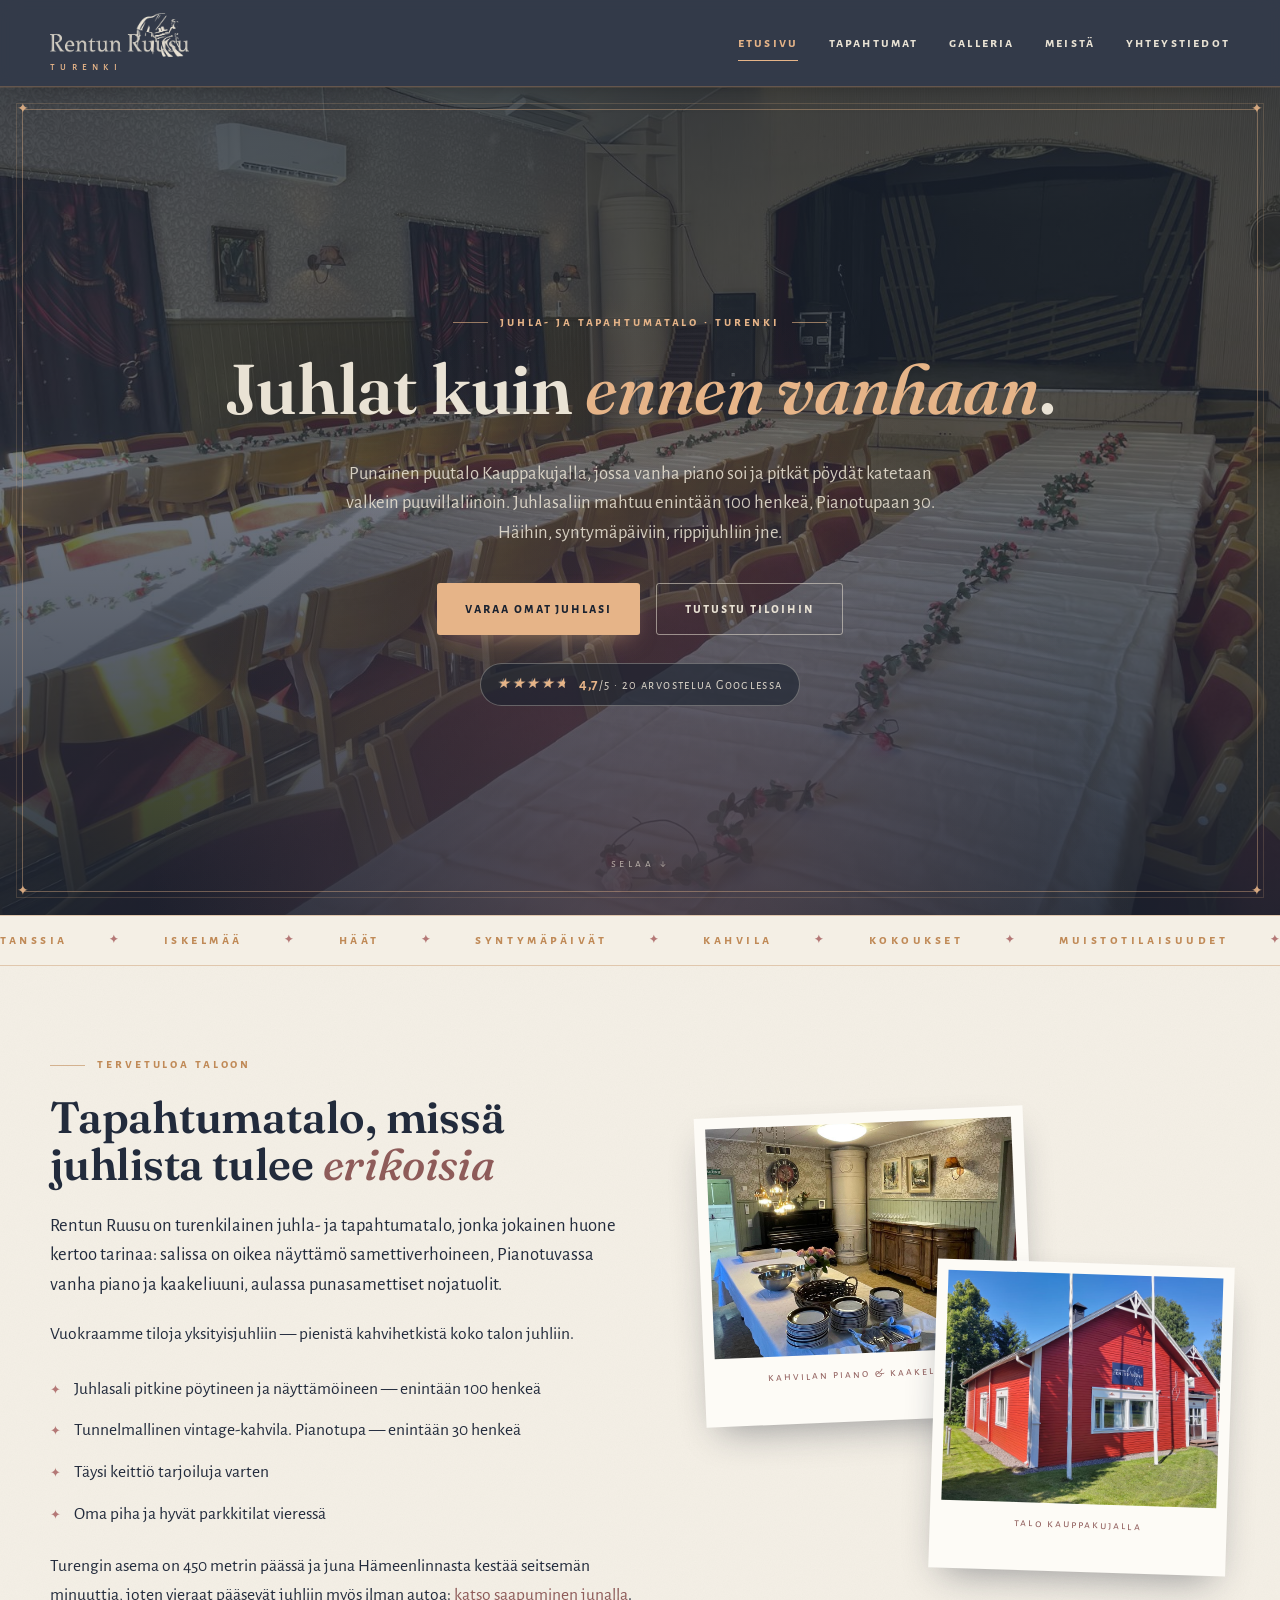
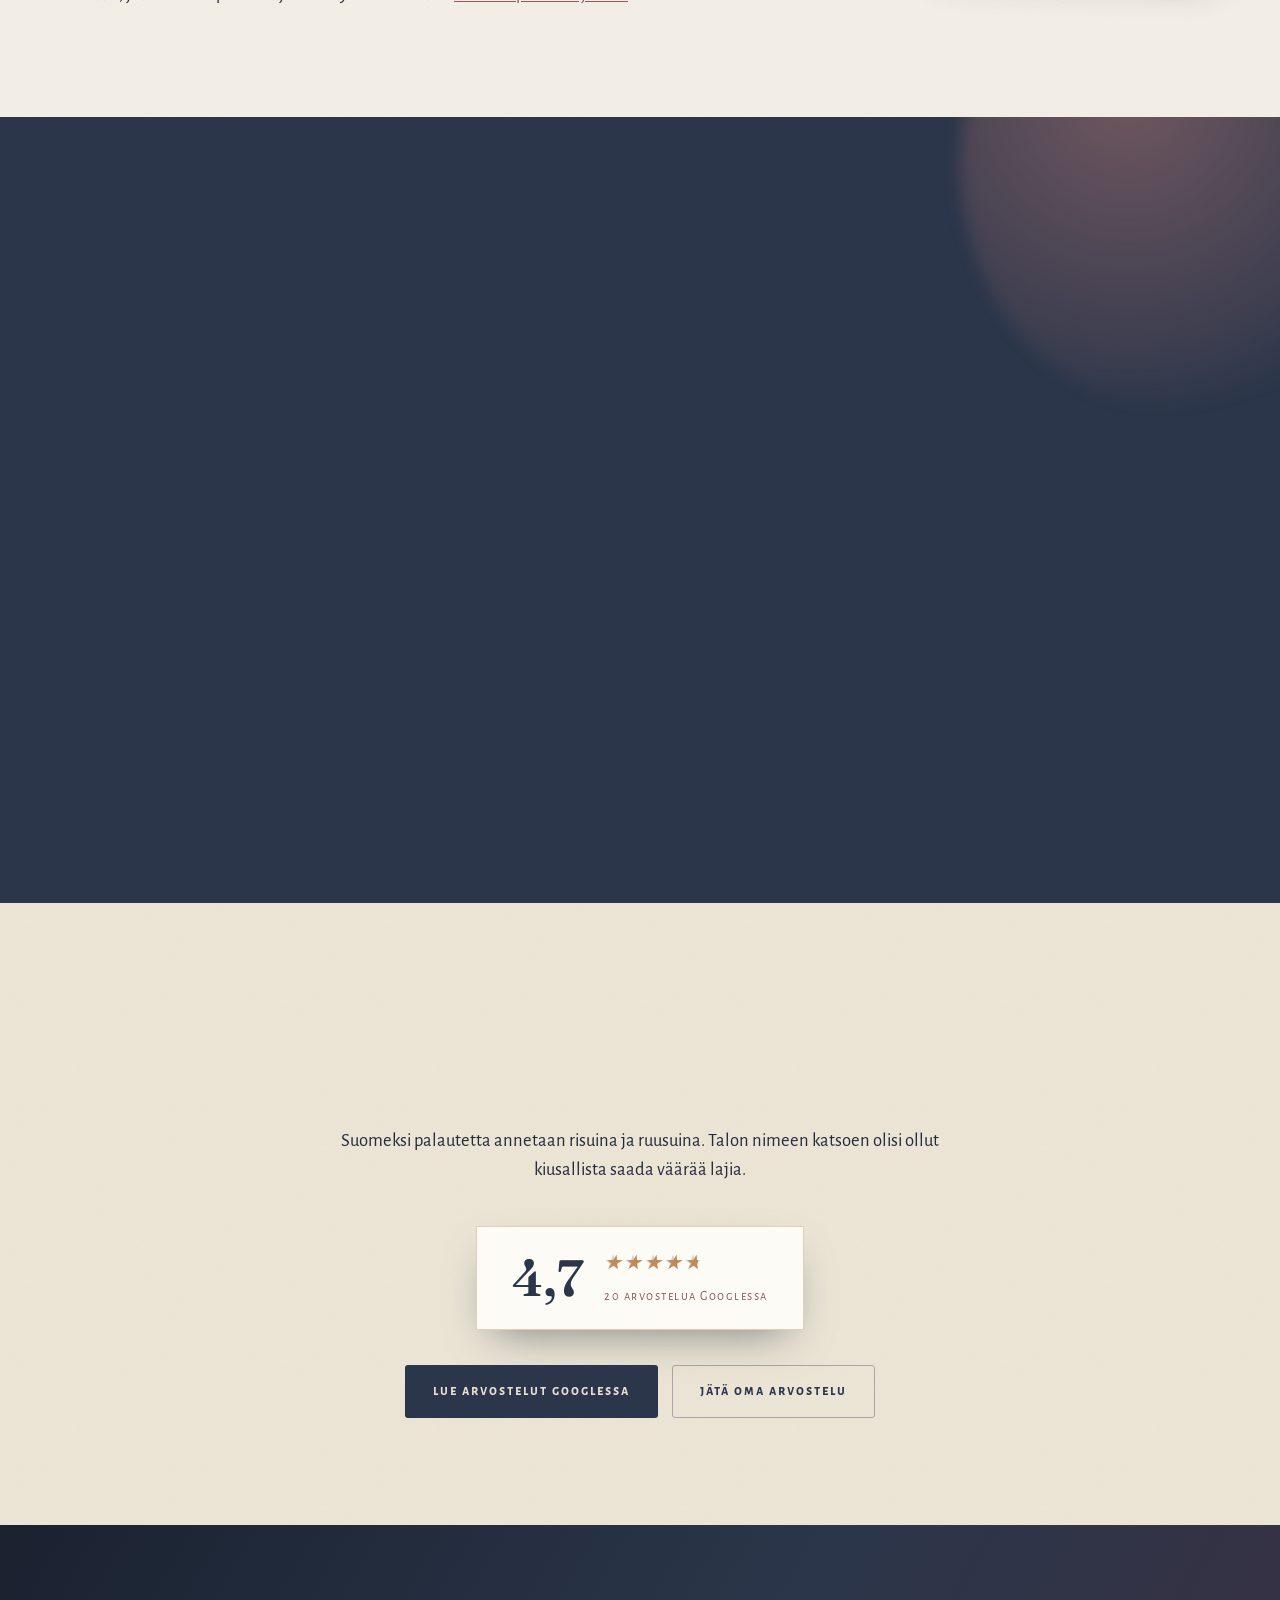
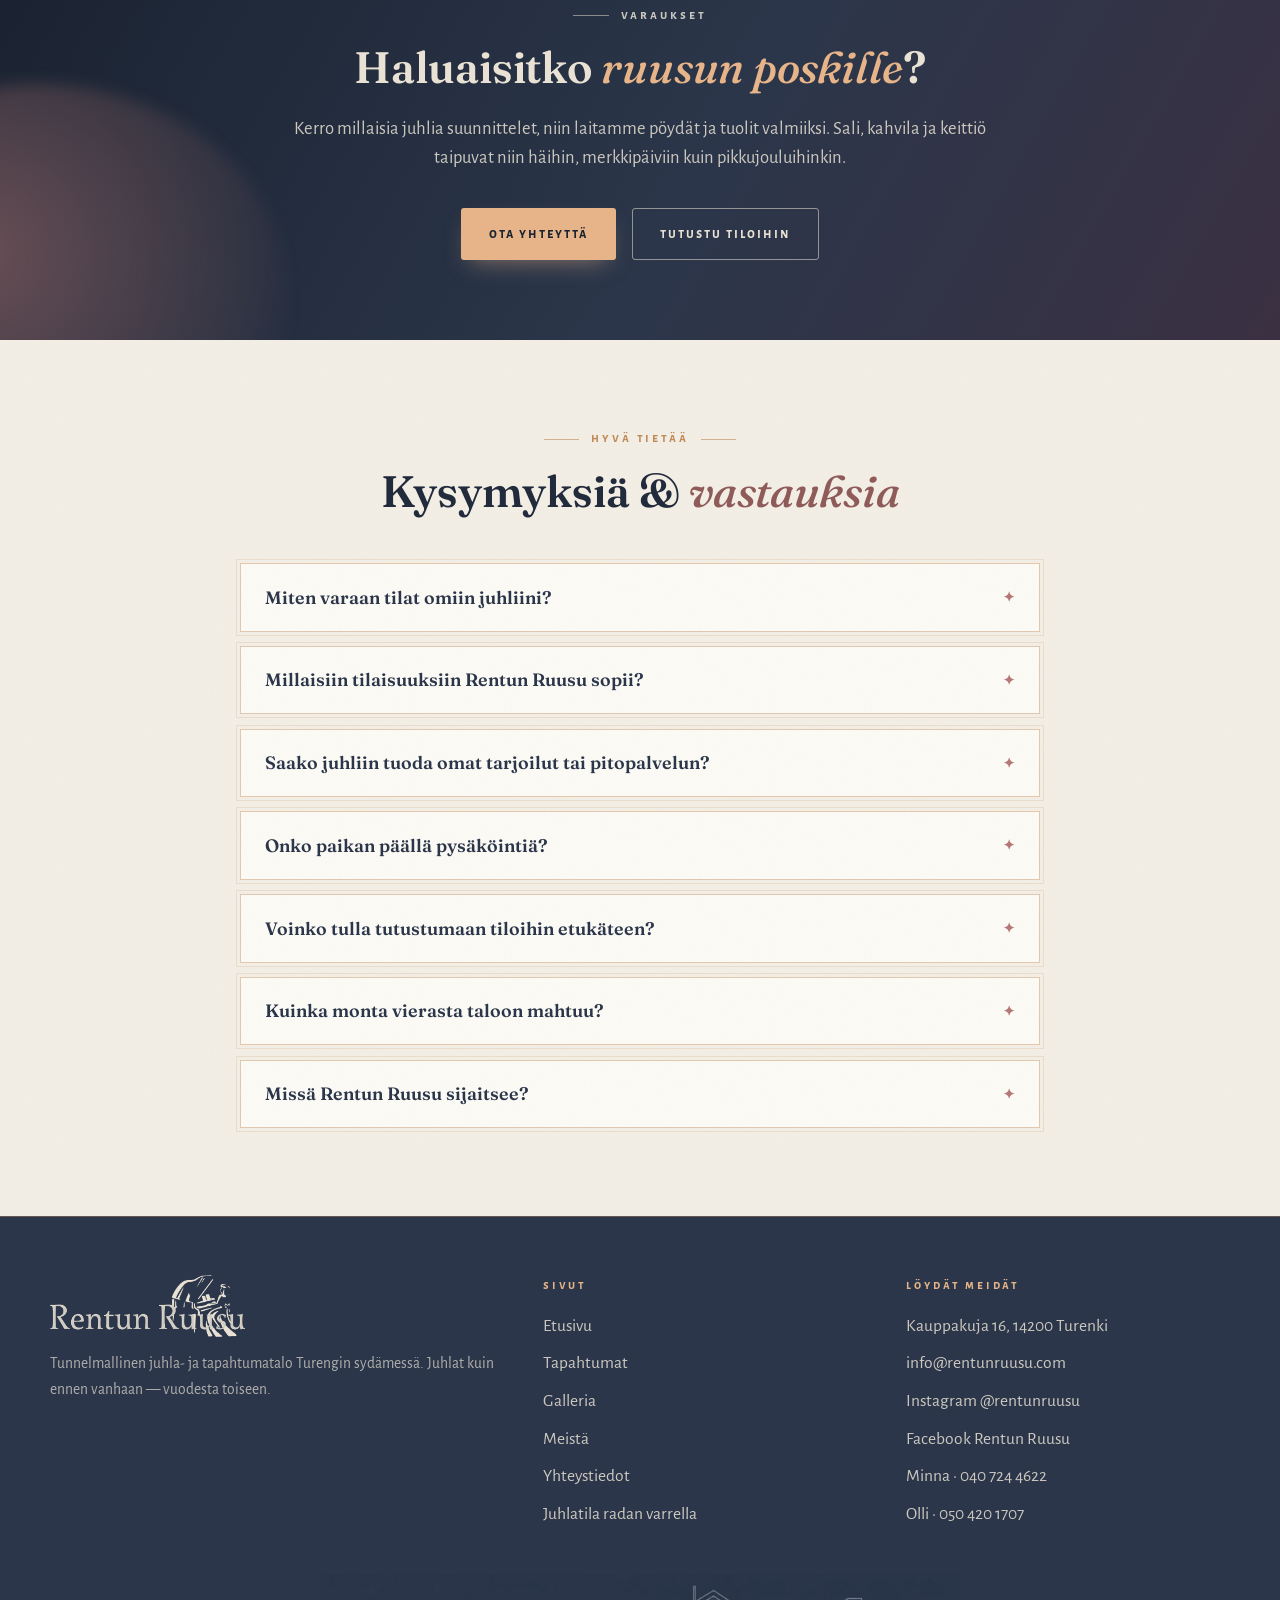
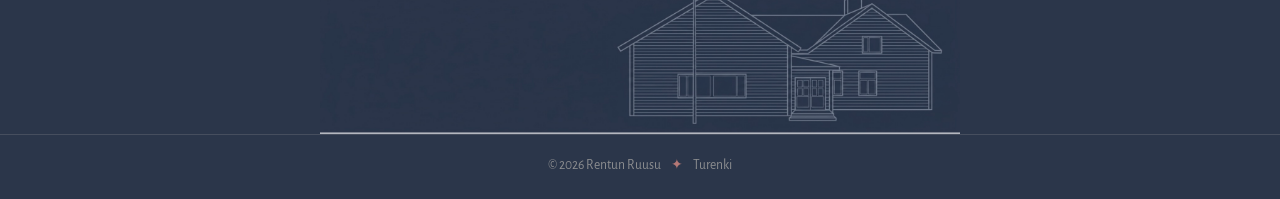
==== commit 22c0721f: "Arvosteluista oma osio ennen varaus-CTA:ta Osio nostettiin sivun loppupuolelta tilaesittelyn ja vara" ====
--- a/website/index.html
+++ b/website/index.html
@@ -354,7 +354,7 @@
         <a class="hero-arvio" rel="noopener" target="_blank"
            href="https://search.google.com/local/reviews?placeid=ChIJu1qup21pjkYR0VKYxbZ9m1g"
            aria-label="Lue Google-arvostelut: 4,7 tähteä viidestä, 20 arvostelua">
-          <span class="hero-arvio-tahdet" aria-hidden="true"><i style="width:94%"></i></span>
+          <span class="tahdet tahdet-dark" aria-hidden="true"><i style="width:94%"></i></span>
           <span class="hero-arvio-teksti" aria-hidden="true">
             <strong>4,7</strong>/5 · 20 arvostelua Googlessa
           </span>
@@ -446,6 +446,53 @@
       </div>
     </section>
 
+    <!-- ARVOSTELUT -->
+    <section class="section on-light alt" id="arvostelut">
+      <div class="wrap">
+        <div class="section-head center reveal">
+          <p class="eyebrow">vieraiden sanomaa</p>
+          <h2 class="on-light">Ruusuja, ei <em>risuja</em></h2>
+        </div>
+        <p class="lead arvio-lead">Suomeksi palautetta annetaan risuina ja ruusuina.
+          Talon nimeen katsoen olisi ollut kiusallista saada väärää lajia.</p>
+
+        <!-- Arvosanan luvut: ks. myös heron .hero-arvio. Tähtipalkin täyttö =
+             keskiarvo / 5 prosentteina (4,7 / 5 = 94 %). -->
+        <a class="arvio-summa reveal" rel="noopener" target="_blank"
+           href="https://search.google.com/local/reviews?placeid=ChIJu1qup21pjkYR0VKYxbZ9m1g"
+           aria-label="Lue Google-arvostelut: keskiarvo 4,7 tähteä viidestä, 20 arvostelua">
+          <span class="arvio-summa-luku" aria-hidden="true">4,7</span>
+          <span aria-hidden="true">
+            <span class="tahdet"><i style="width:94%"></i></span>
+            <span class="arvio-summa-meta">20 arvostelua Googlessa</span>
+          </span>
+        </a>
+
+        <!-- Aidot Google-arvostelut. Kopioi teksti ja etunimi profiilista
+             sellaisenaan, älä tiivistä tai kaunistele. Tähtipalkin täyttö:
+             5★ = 100%, 4★ = 80%, 3★ = 60%.
+             HUOM: älä lisää AggregateRating-schemaa omiin arvosteluihin,
+             Google ei hyväksy itse julkaistua tähtimerkintää itsestään.
+        <div class="arvostelut">
+          <figure class="arvostelu reveal">
+            <span class="tahdet" aria-label="5 tähteä viidestä"><i style="width:100%"></i></span>
+            <blockquote>Arvostelun teksti tähän sellaisenaan.</blockquote>
+            <figcaption>Etunimi · kuukausi 2026</figcaption>
+          </figure>
+        </div>
+        -->
+
+        <p class="arvostelu-cta">
+          <a class="btn btn-navy"
+             href="https://search.google.com/local/reviews?placeid=ChIJu1qup21pjkYR0VKYxbZ9m1g"
+             target="_blank" rel="noopener">Lue arvostelut Googlessa</a>
+          <a class="btn btn-ghost btn-ghost-dark"
+             href="https://search.google.com/local/writereview?placeid=ChIJu1qup21pjkYR0VKYxbZ9m1g"
+             target="_blank" rel="noopener">Jätä oma arvostelu</a>
+        </p>
+      </div>
+    </section>
+
     <!-- CTA -->
     <section class="cta-band">
       <div class="rose-blot" style="bottom:-14rem; left:-12rem;"></div>
@@ -527,42 +574,6 @@
       </div>
     </section>
 
-    <!-- ARVOSTELUT -->
-    <section class="section on-light alt" id="arvostelut">
-      <div class="wrap" style="max-width: 54rem;">
-        <div class="section-head center reveal">
-          <p class="eyebrow">vieraiden sanomaa</p>
-          <h2 class="on-light">Kokemuksia <em>talosta</em></h2>
-        </div>
-        <p class="lead" style="text-align:center;">Paras kuva talosta tulee niiltä, jotka
-          ovat jo juhlineet täällä. Arvostelut ovat Googlessa, ja jos olette pitäneet
-          juhlanne meillä, oma kokemuksenne auttaa seuraavaa juhlaparia enemmän kuin
-          mikään mitä me itse kirjoitamme.</p>
-
-        <!-- Aidot Google-arvostelut lisätään tähän sitä mukaa kuin niitä kertyy.
-             Malli yhdelle: kopioi arvostelun teksti ja etunimi sellaisenaan.
-             HUOM: älä lisää AggregateRating-schemaa omiin arvosteluihin —
-             Google ei hyväksy itse kerättyä tähtimerkintää LocalBusinessille.
-        <div class="arvostelut">
-          <figure class="arvostelu reveal">
-            <p class="arvostelu-tahdet" aria-label="5 tähteä">★★★★★</p>
-            <blockquote>Arvostelun teksti tähän.</blockquote>
-            <figcaption>Etunimi · kuukausi 2026</figcaption>
-          </figure>
-        </div>
-        -->
-
-        <p class="arvostelu-cta">
-          <a class="btn btn-navy"
-             href="https://search.google.com/local/reviews?placeid=ChIJu1qup21pjkYR0VKYxbZ9m1g"
-             target="_blank" rel="noopener">Lue arvostelut Googlessa</a>
-          <a class="btn btn-ghost btn-ghost-dark"
-             href="https://search.google.com/local/writereview?placeid=ChIJu1qup21pjkYR0VKYxbZ9m1g"
-             target="_blank" rel="noopener">Jätä oma arvostelu</a>
-        </p>
-      </div>
-    </section>
-
   </main>
 
   <footer class="site-footer">
--- a/website/css/styles.css
+++ b/website/css/styles.css
@@ -414,27 +414,9 @@
   color: var(--rr-ivory);
 }
 
-/* Tähtipalkki: himmeä pohja, jonka päälle kullanvärinen täyttö rajataan
-   leveysprosentilla (asetetaan i-elementin inline-tyylissä). */
-.hero-arvio-tahdet {
-  position: relative;
-  display: inline-block;
+.hero-arvio .tahdet {
   flex: none;
   font-size: 0.9rem;
-  letter-spacing: 0.1em;
-  line-height: 1;
-  color: rgba(233, 226, 212, 0.32);
-}
-
-.hero-arvio-tahdet::before,
-.hero-arvio-tahdet i::before { content: "★★★★★"; }
-
-.hero-arvio-tahdet i {
-  position: absolute;
-  inset: 0;
-  overflow: hidden;
-  white-space: nowrap;
-  color: var(--rr-gold);
 }
 
 .hero-arvio-teksti {
@@ -1582,6 +1564,82 @@
 }
 
 /* ── Arvostelut ──────────────────────────────────────────────────── */
+
+/* Osittain täytettävä tähtipalkki. Himmeä ★★★★★ pohjana, päällä samat
+   tähdet korostusvärillä leikattuna: i-elementin inline-leveys = arvosana / 5
+   prosentteina. Merkki ja letter-spacing toistuvat tasavälein, joten
+   prosentti osuu oikeaan kohtaan myös puolikkailla tähdillä. */
+.tahdet {
+  position: relative;
+  display: inline-block;
+  line-height: 1;
+  letter-spacing: 0.1em;
+  color: rgba(43, 54, 74, 0.22);
+}
+
+.tahdet::before,
+.tahdet i::before { content: "★★★★★"; }
+
+.tahdet i {
+  position: absolute;
+  inset: 0;
+  overflow: hidden;
+  white-space: nowrap;
+  color: var(--rr-brass);
+}
+
+/* Tummalle taustalle (hero) */
+.tahdet-dark { color: rgba(233, 226, 212, 0.32); }
+.tahdet-dark i { color: var(--rr-gold); }
+
+.arvio-lead {
+  text-align: center;
+  max-width: 40rem;
+  margin-inline: auto;
+}
+
+/* Iso arvosanalohko, kokonaisuudessaan linkki Googlen profiiliin */
+.arvio-summa {
+  display: flex;
+  align-items: center;
+  justify-content: center;
+  gap: 1.3rem;
+  width: fit-content;
+  margin: 2.6rem auto 0;
+  padding: 1.4rem 2.2rem;
+  background: #fdfbf6;
+  border: 1px solid rgba(192, 138, 87, 0.4);
+  box-shadow: var(--rr-shadow);
+  text-decoration: none;
+  color: inherit;
+  transition: transform 0.18s ease, border-color 0.18s ease;
+}
+
+.arvio-summa:hover,
+.arvio-summa:focus-visible {
+  transform: translateY(-2px);
+  border-color: var(--rr-brass);
+}
+
+.arvio-summa-luku {
+  font-family: var(--rr-font-display);
+  font-weight: 600;
+  font-size: 3.2rem;
+  line-height: 0.9;
+  color: var(--rr-navy);
+}
+
+.arvio-summa .tahdet { font-size: 1.25rem; }
+
+.arvio-summa-meta {
+  display: block;
+  margin-top: 0.45rem;
+  font-family: var(--rr-font-caps);
+  font-size: 0.78rem;
+  letter-spacing: 0.12em;
+  color: var(--rr-rose-deep);
+}
+
 .arvostelut {
   display: grid;
   grid-template-columns: repeat(auto-fit, minmax(16rem, 1fr));
@@ -1594,11 +1652,9 @@
   padding: 1.6rem 1.5rem 1.3rem;
   box-shadow: var(--rr-shadow);
 }
-.arvostelu-tahdet {
-  color: var(--rr-brass);
-  letter-spacing: 0.22em;
+.arvostelu .tahdet {
   font-size: 0.95rem;
-  margin: 0 0 0.7rem;
+  margin-bottom: 0.85rem;
 }
 .arvostelu blockquote {
   margin: 0 0 0.9rem;
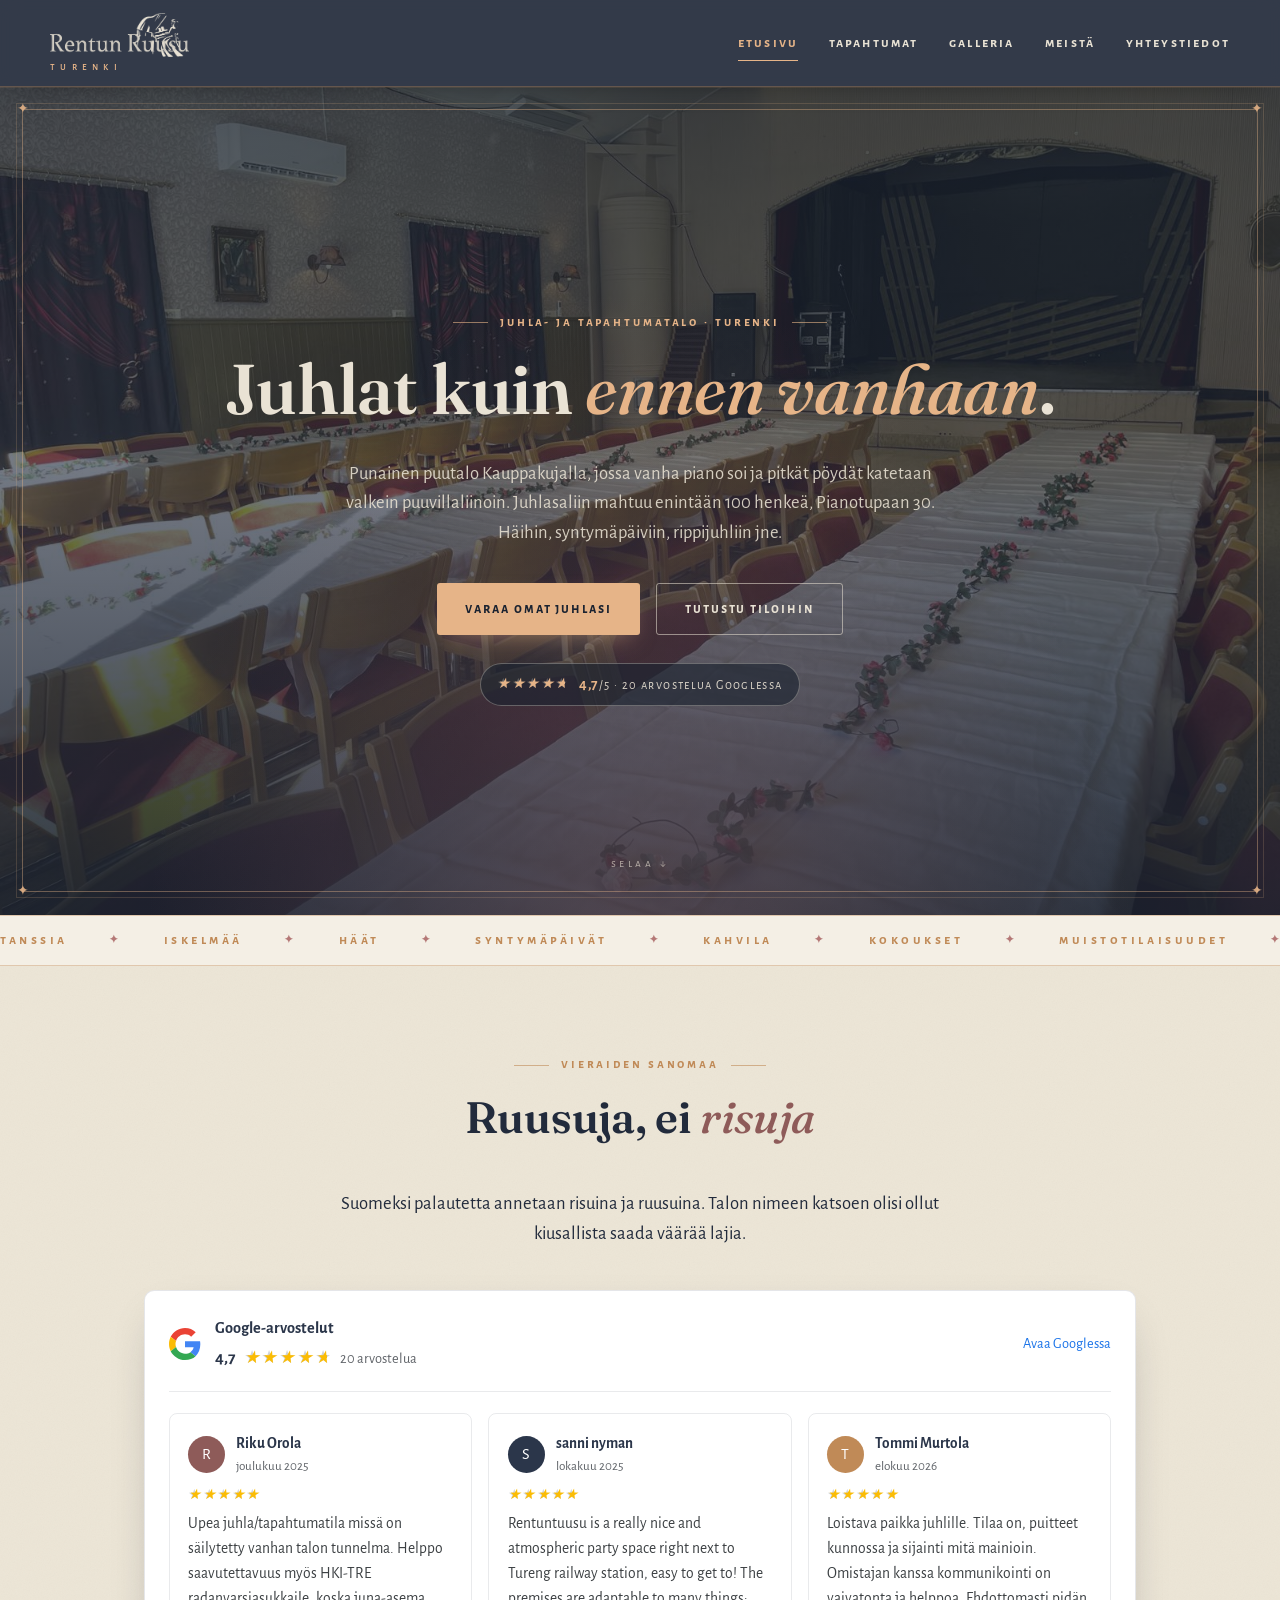
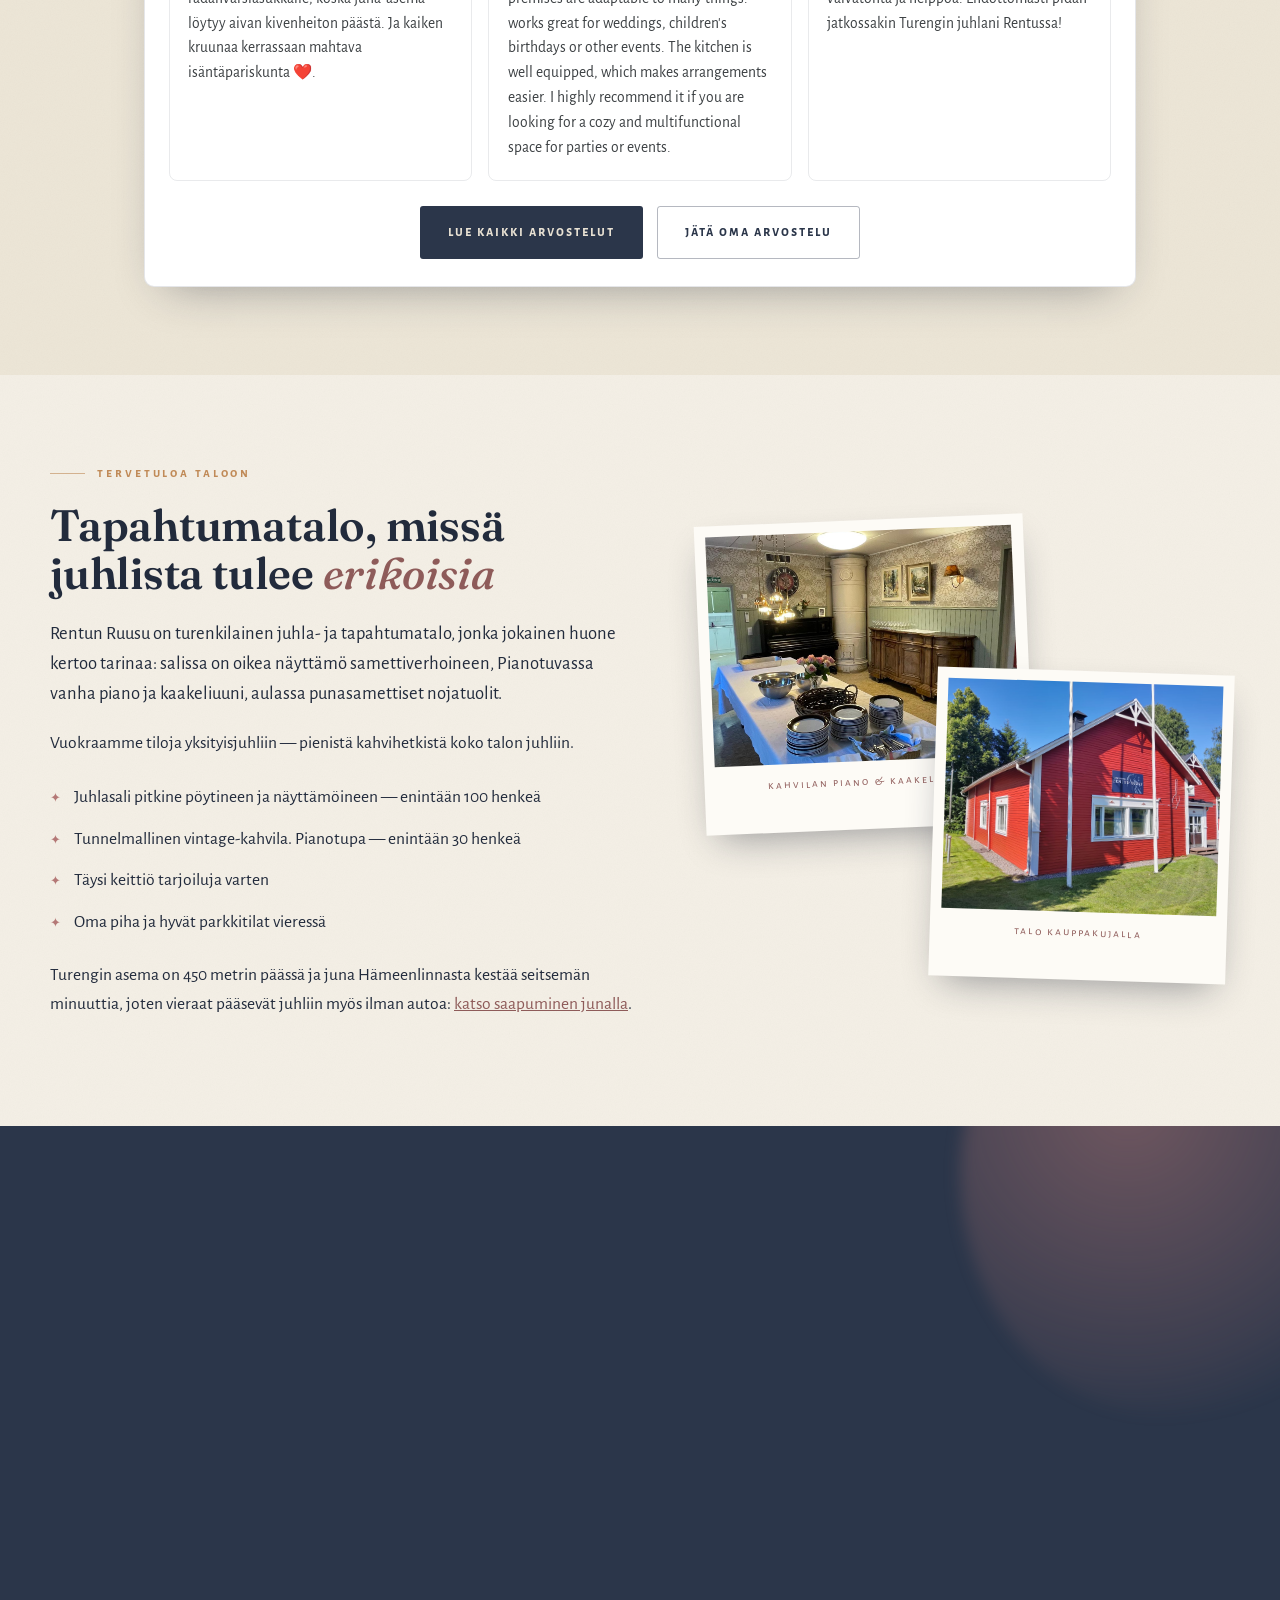
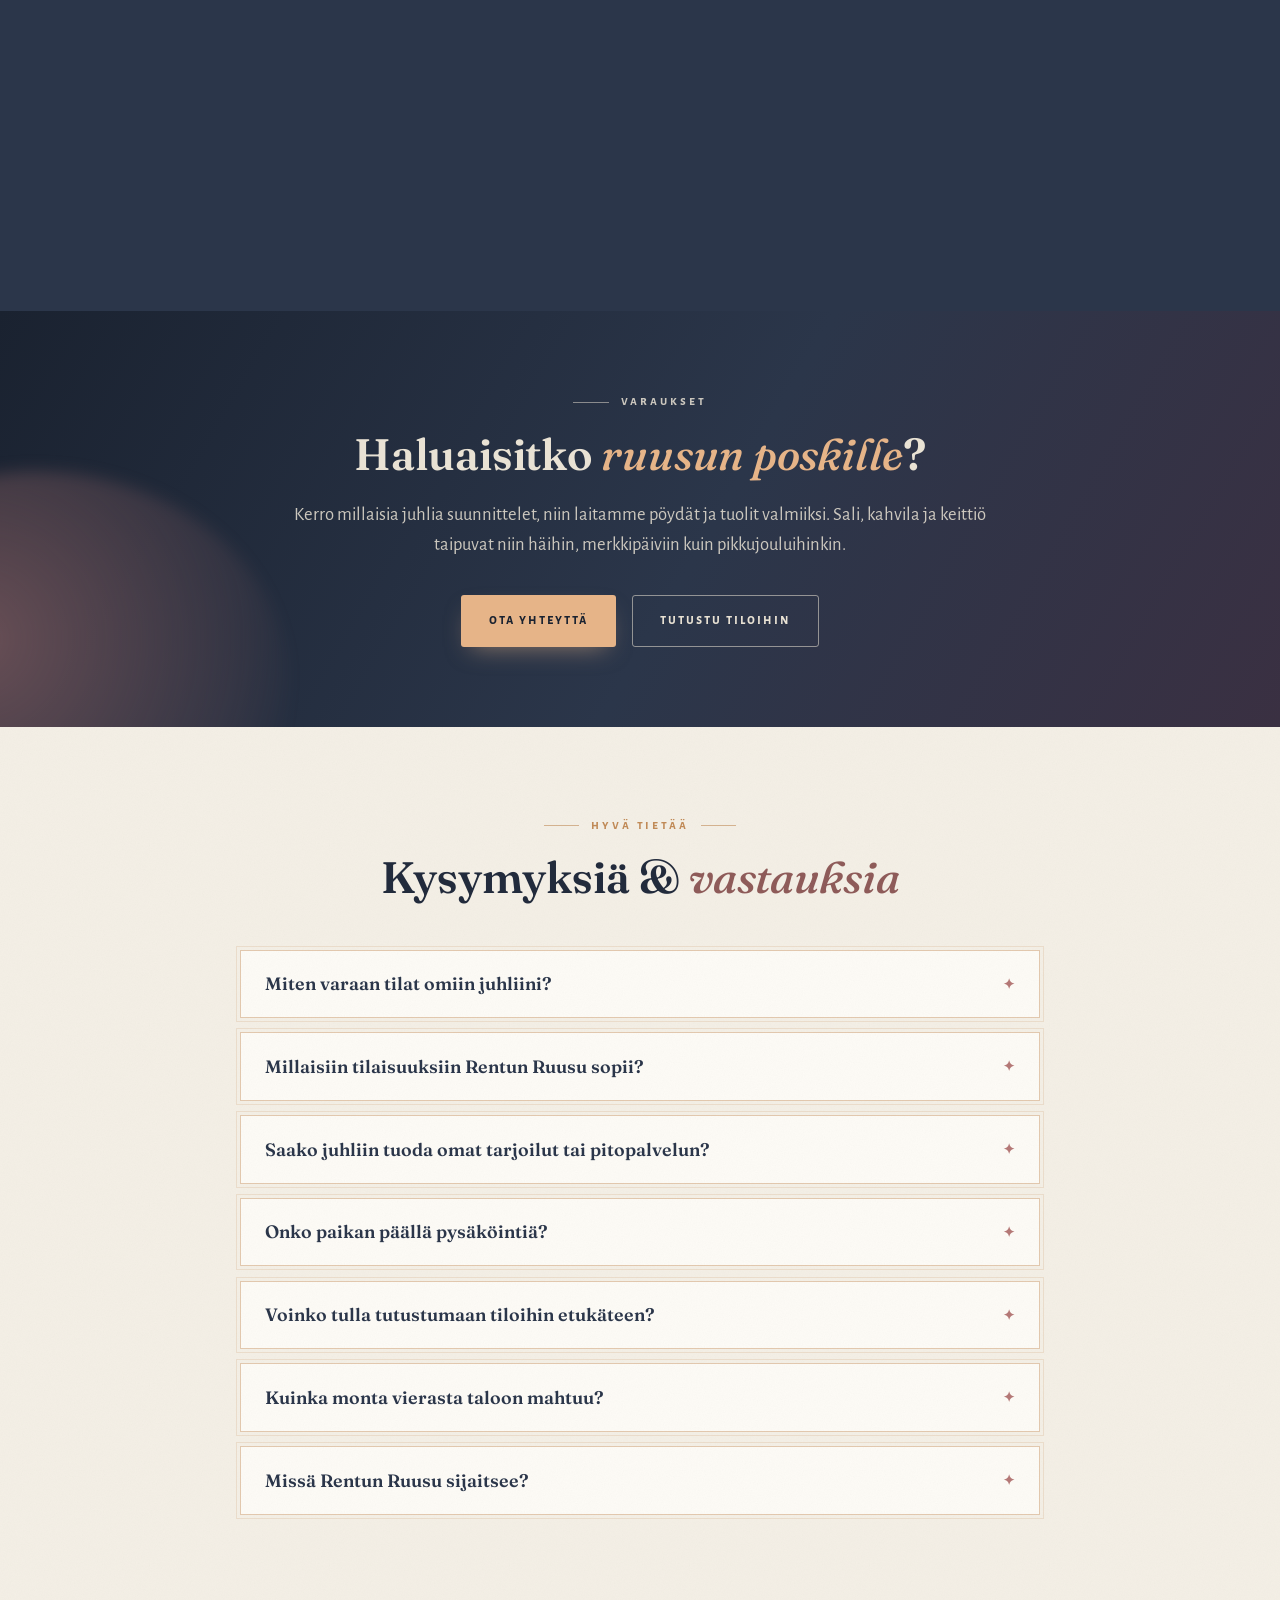
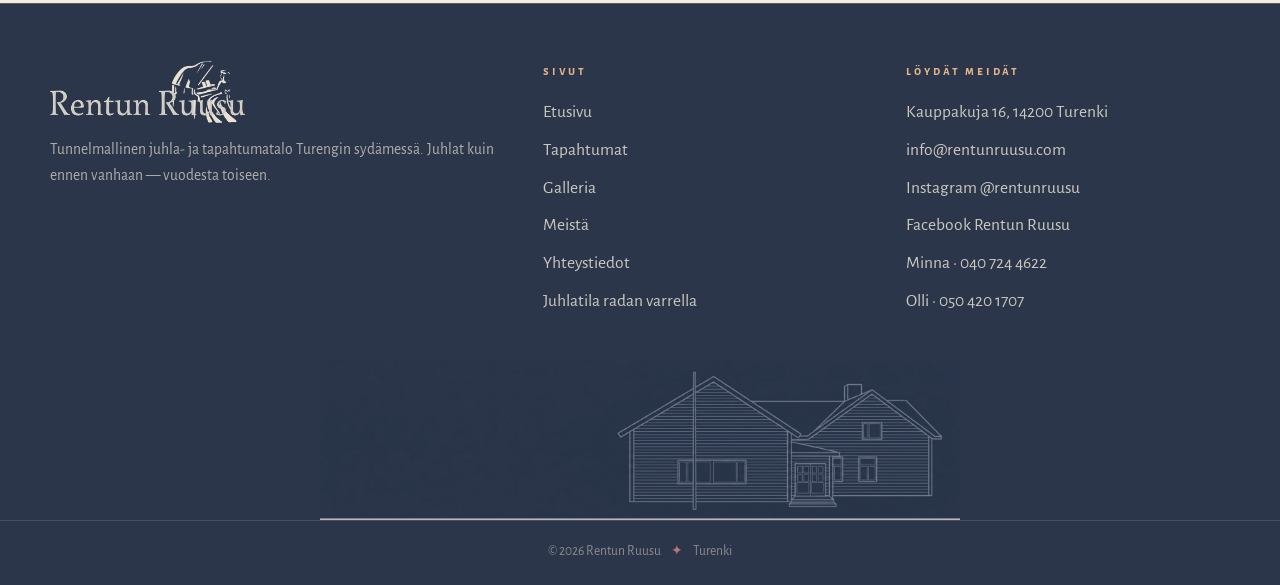
==== commit b6710614: "Arvostelut Google-paneelina heti heron jälkeen Osio siirtyi sivun keskivaiheilta heron ja nauhan per" ====
--- a/website/index.html
+++ b/website/index.html
@@ -373,6 +373,109 @@
       </div>
     </div>
 
+    <!-- ARVOSTELUT -->
+    <section class="section on-light alt" id="arvostelut">
+      <div class="wrap">
+        <div class="section-head center reveal">
+          <p class="eyebrow">vieraiden sanomaa</p>
+          <h2 class="on-light">Ruusuja, ei <em>risuja</em></h2>
+        </div>
+        <p class="lead arvio-lead">Suomeksi palautetta annetaan risuina ja ruusuina.
+          Talon nimeen katsoen olisi ollut kiusallista saada väärää lajia.</p>
+
+        <div class="google-panel reveal">
+
+          <!-- Arvosanan luvut: ks. myös heron .hero-arvio. Tähtipalkin täyttö =
+               keskiarvo / 5 prosentteina (4,7 / 5 = 94 %). -->
+          <div class="google-panel-head">
+            <svg class="google-g" viewBox="0 0 48 48" aria-hidden="true" focusable="false">
+              <path fill="#EA4335" d="M24 9.5c3.54 0 6.71 1.22 9.21 3.6l6.85-6.85C35.9 2.38 30.47 0 24 0 14.62 0 6.51 5.38 2.56 13.22l7.98 6.19C12.43 13.72 17.74 9.5 24 9.5z"/>
+              <path fill="#4285F4" d="M46.98 24.55c0-1.57-.15-3.09-.38-4.55H24v9.02h12.94c-.58 2.96-2.26 5.48-4.78 7.18l7.73 6c4.51-4.18 7.09-10.36 7.09-17.65z"/>
+              <path fill="#FBBC05" d="M10.53 28.59c-.48-1.45-.76-2.99-.76-4.59s.27-3.14.76-4.59l-7.98-6.19C.92 16.46 0 20.12 0 24c0 3.88.92 7.54 2.56 10.78l7.97-6.19z"/>
+              <path fill="#34A853" d="M24 48c6.48 0 11.93-2.13 15.89-5.81l-7.73-6c-2.15 1.45-4.92 2.3-8.16 2.3-6.26 0-11.57-4.22-13.47-9.91l-7.98 6.19C6.51 42.62 14.62 48 24 48z"/>
+            </svg>
+            <div class="google-panel-id">
+              <p class="google-panel-title">Google-arvostelut</p>
+              <p class="google-panel-score">
+                <span class="google-luku" aria-hidden="true">4,7</span>
+                <span class="tahdet tahdet-google" aria-hidden="true"><i style="width:94%"></i></span>
+                <span class="google-maara">
+                  <span class="visually-hidden">Keskiarvo 4,7 tähteä viidestä, </span>20 arvostelua
+                </span>
+              </p>
+            </div>
+            <a class="google-panel-link"
+               href="https://search.google.com/local/reviews?placeid=ChIJu1qup21pjkYR0VKYxbZ9m1g"
+               target="_blank" rel="noopener">Avaa Googlessa</a>
+          </div>
+
+          <!-- Arvostelut kopioitu Googlen profiilista sellaisenaan: teksti,
+               kirjoittajan nimi ja kirjoitusasu muuttamatta. Google näyttää iän
+               suhteellisena ("8 kuukautta sitten"), mutta staattisella sivulla
+               sellainen vanhenee, joten tässä on kuukausi ja vuosi.
+               Tähtipalkki: 5★ = 100%, 4★ = 80%, 3★ = 60%. -->
+          <div class="google-arvostelut">
+
+            <figure class="google-arvostelu">
+              <header>
+                <span class="google-avatar google-avatar-rose" aria-hidden="true">R</span>
+                <span class="google-tekija">
+                  <span class="google-nimi">Riku Orola</span>
+                  <span class="google-aika">joulukuu 2025</span>
+                </span>
+              </header>
+              <span class="tahdet tahdet-google" aria-label="5 tähteä viidestä"><i style="width:100%"></i></span>
+              <blockquote>Upea juhla/tapahtumatila missä on säilytetty vanhan talon
+                tunnelma. Helppo saavutettavuus myös HKI-TRE radanvarsiasukkaile, koska
+                juna-asema löytyy aivan kivenheiton päästä. Ja kaiken kruunaa kerrassaan
+                mahtava isäntäpariskunta ❤️.</blockquote>
+            </figure>
+
+            <figure class="google-arvostelu">
+              <header>
+                <span class="google-avatar google-avatar-navy" aria-hidden="true">S</span>
+                <span class="google-tekija">
+                  <span class="google-nimi">sanni nyman</span>
+                  <span class="google-aika">lokakuu 2025</span>
+                </span>
+              </header>
+              <span class="tahdet tahdet-google" aria-label="5 tähteä viidestä"><i style="width:100%"></i></span>
+              <blockquote lang="en">Rentuntuusu is a really nice and atmospheric party
+                space right next to Tureng railway station, easy to get to! The premises
+                are adaptable to many things: works great for weddings, children's
+                birthdays or other events. The kitchen is well equipped, which makes
+                arrangements easier. I highly recommend it if you are looking for a cozy
+                and multifunctional space for parties or events.</blockquote>
+            </figure>
+
+            <figure class="google-arvostelu">
+              <header>
+                <span class="google-avatar google-avatar-brass" aria-hidden="true">T</span>
+                <span class="google-tekija">
+                  <span class="google-nimi">Tommi Murtola</span>
+                  <span class="google-aika">elokuu 2026</span>
+                </span>
+              </header>
+              <span class="tahdet tahdet-google" aria-label="5 tähteä viidestä"><i style="width:100%"></i></span>
+              <blockquote>Loistava paikka juhlille. Tilaa on, puitteet kunnossa ja
+                sijainti mitä mainioin. Omistajan kanssa kommunikointi on vaivatonta ja
+                helppoa. Ehdottomasti pidän jatkossakin Turengin juhlani Rentussa!</blockquote>
+            </figure>
+
+          </div>
+
+          <p class="google-panel-cta">
+            <a class="btn btn-navy"
+               href="https://search.google.com/local/reviews?placeid=ChIJu1qup21pjkYR0VKYxbZ9m1g"
+               target="_blank" rel="noopener">Lue kaikki arvostelut</a>
+            <a class="btn btn-ghost btn-ghost-dark"
+               href="https://search.google.com/local/writereview?placeid=ChIJu1qup21pjkYR0VKYxbZ9m1g"
+               target="_blank" rel="noopener">Jätä oma arvostelu</a>
+          </p>
+        </div>
+      </div>
+    </section>
+
     <!-- TERVETULOA -->
     <section class="section on-light" id="tervetuloa">
       <div class="wrap intro-grid">
@@ -446,53 +549,6 @@
       </div>
     </section>
 
-    <!-- ARVOSTELUT -->
-    <section class="section on-light alt" id="arvostelut">
-      <div class="wrap">
-        <div class="section-head center reveal">
-          <p class="eyebrow">vieraiden sanomaa</p>
-          <h2 class="on-light">Ruusuja, ei <em>risuja</em></h2>
-        </div>
-        <p class="lead arvio-lead">Suomeksi palautetta annetaan risuina ja ruusuina.
-          Talon nimeen katsoen olisi ollut kiusallista saada väärää lajia.</p>
-
-        <!-- Arvosanan luvut: ks. myös heron .hero-arvio. Tähtipalkin täyttö =
-             keskiarvo / 5 prosentteina (4,7 / 5 = 94 %). -->
-        <a class="arvio-summa reveal" rel="noopener" target="_blank"
-           href="https://search.google.com/local/reviews?placeid=ChIJu1qup21pjkYR0VKYxbZ9m1g"
-           aria-label="Lue Google-arvostelut: keskiarvo 4,7 tähteä viidestä, 20 arvostelua">
-          <span class="arvio-summa-luku" aria-hidden="true">4,7</span>
-          <span aria-hidden="true">
-            <span class="tahdet"><i style="width:94%"></i></span>
-            <span class="arvio-summa-meta">20 arvostelua Googlessa</span>
-          </span>
-        </a>
-
-        <!-- Aidot Google-arvostelut. Kopioi teksti ja etunimi profiilista
-             sellaisenaan, älä tiivistä tai kaunistele. Tähtipalkin täyttö:
-             5★ = 100%, 4★ = 80%, 3★ = 60%.
-             HUOM: älä lisää AggregateRating-schemaa omiin arvosteluihin,
-             Google ei hyväksy itse julkaistua tähtimerkintää itsestään.
-        <div class="arvostelut">
-          <figure class="arvostelu reveal">
-            <span class="tahdet" aria-label="5 tähteä viidestä"><i style="width:100%"></i></span>
-            <blockquote>Arvostelun teksti tähän sellaisenaan.</blockquote>
-            <figcaption>Etunimi · kuukausi 2026</figcaption>
-          </figure>
-        </div>
-        -->
-
-        <p class="arvostelu-cta">
-          <a class="btn btn-navy"
-             href="https://search.google.com/local/reviews?placeid=ChIJu1qup21pjkYR0VKYxbZ9m1g"
-             target="_blank" rel="noopener">Lue arvostelut Googlessa</a>
-          <a class="btn btn-ghost btn-ghost-dark"
-             href="https://search.google.com/local/writereview?placeid=ChIJu1qup21pjkYR0VKYxbZ9m1g"
-             target="_blank" rel="noopener">Jätä oma arvostelu</a>
-        </p>
-      </div>
-    </section>
-
     <!-- CTA -->
     <section class="cta-band">
       <div class="rose-blot" style="bottom:-14rem; left:-12rem;"></div>
--- a/website/css/styles.css
+++ b/website/css/styles.css
@@ -31,6 +31,19 @@
 /* ---------- Perusta ---------- */
 
 *, *::before, *::after { box-sizing: border-box; }
+
+/* Vain ruudunlukijoille: piilottaa visuaalisesti mutta ei saavutettavuuspuulta. */
+.visually-hidden {
+  position: absolute;
+  width: 1px;
+  height: 1px;
+  margin: -1px;
+  padding: 0;
+  overflow: hidden;
+  clip-path: inset(50%);
+  white-space: nowrap;
+  border: 0;
+}
 
 html { scroll-behavior: smooth; }
 
@@ -1598,79 +1611,157 @@
   margin-inline: auto;
 }
 
-/* Iso arvosanalohko, kokonaisuudessaan linkki Googlen profiiliin */
-.arvio-summa {
-  display: flex;
-  align-items: center;
-  justify-content: center;
-  gap: 1.3rem;
-  width: fit-content;
+/* Google-paneeli. Tarkoituksella eri kieltä kuin muu sivu: valkoinen pohja,
+   pyöristetyt kulmat, Googlen oma G ja Googlen keltaiset tähdet. Se saa näyttää
+   upotetulta Googlen moduulilta, jotta arvostelujen lähde on heti selvä.
+   Leipätekstissä käytetään silti sivuston omaa kirjasinta. */
+.google-panel {
+  max-width: 62rem;
   margin: 2.6rem auto 0;
-  padding: 1.4rem 2.2rem;
-  background: #fdfbf6;
-  border: 1px solid rgba(192, 138, 87, 0.4);
-  box-shadow: var(--rr-shadow);
+  padding: 1.5rem 1.5rem 1.7rem;
+  background: #fff;
+  border: 1px solid rgba(43, 54, 74, 0.12);
+  border-radius: 10px;
+  box-shadow: 0 18px 45px -22px rgba(26, 34, 48, 0.45);
+  text-align: left;
+}
+
+.google-panel-head {
+  display: flex;
+  align-items: center;
+  gap: 0.9rem;
+  padding-bottom: 1.1rem;
+  margin-bottom: 1.3rem;
+  border-bottom: 1px solid rgba(43, 54, 74, 0.1);
+}
+
+.google-g {
+  flex: none;
+  width: 2rem;
+  height: 2rem;
+}
+
+.google-panel-id { min-width: 0; }
+
+.google-panel-title {
+  margin: 0;
+  font-weight: 700;
+  font-size: 1.02rem;
+  color: var(--rr-navy);
+}
+
+.google-panel-score {
+  display: flex;
+  align-items: center;
+  flex-wrap: wrap;
+  gap: 0.45rem;
+  margin: 0.15rem 0 0;
+}
+
+.google-luku {
+  font-weight: 700;
+  color: var(--rr-navy);
+}
+
+.google-maara {
+  font-size: 0.9rem;
+  color: #5f6368;
+}
+
+.google-panel-link {
+  margin-left: auto;
+  flex: none;
+  align-self: center;
+  font-size: 0.9rem;
+  color: #1a73e8;
   text-decoration: none;
-  color: inherit;
-  transition: transform 0.18s ease, border-color 0.18s ease;
-}
-
-.arvio-summa:hover,
-.arvio-summa:focus-visible {
-  transform: translateY(-2px);
-  border-color: var(--rr-brass);
-}
-
-.arvio-summa-luku {
-  font-family: var(--rr-font-display);
-  font-weight: 600;
-  font-size: 3.2rem;
-  line-height: 0.9;
+}
+
+.google-panel-link:hover { text-decoration: underline; }
+
+/* Googlen tähtien keltainen. Muualla sivustolla tähdet ovat messinkiä. */
+.tahdet-google i { color: #fbbc04; }
+
+.google-arvostelut {
+  display: grid;
+  grid-template-columns: repeat(auto-fit, minmax(15rem, 1fr));
+  gap: 1rem;
+}
+
+.google-arvostelu {
+  display: flex;
+  flex-direction: column;
+  margin: 0;
+  padding: 1.1rem 1.15rem 1.2rem;
+  border: 1px solid rgba(43, 54, 74, 0.1);
+  border-radius: 8px;
+}
+
+.google-arvostelu header {
+  display: flex;
+  align-items: center;
+  gap: 0.7rem;
+  margin-bottom: 0.65rem;
+}
+
+.google-avatar {
+  flex: none;
+  width: 2.3rem;
+  height: 2.3rem;
+  border-radius: 50%;
+  display: grid;
+  place-items: center;
+  font-family: var(--rr-font-caps);
+  font-size: 1rem;
+  color: #fff;
+}
+
+.google-avatar-rose { background: var(--rr-rose-deep); }
+.google-avatar-navy { background: var(--rr-navy); }
+.google-avatar-brass { background: var(--rr-brass); }
+
+.google-tekija { min-width: 0; }
+
+.google-nimi {
+  display: block;
+  font-weight: 700;
+  font-size: 0.95rem;
   color: var(--rr-navy);
 }
 
-.arvio-summa .tahdet { font-size: 1.25rem; }
-
-.arvio-summa-meta {
+.google-aika {
   display: block;
-  margin-top: 0.45rem;
-  font-family: var(--rr-font-caps);
-  font-size: 0.78rem;
-  letter-spacing: 0.12em;
-  color: var(--rr-rose-deep);
-}
-
-.arvostelut {
-  display: grid;
-  grid-template-columns: repeat(auto-fit, minmax(16rem, 1fr));
-  gap: 1.6rem;
-  margin: 2.4rem 0 0;
-}
-.arvostelu {
-  background: #fdfbf6;
-  border: 1px solid rgba(192, 138, 87, 0.4);
-  padding: 1.6rem 1.5rem 1.3rem;
-  box-shadow: var(--rr-shadow);
-}
-.arvostelu .tahdet {
-  font-size: 0.95rem;
-  margin-bottom: 0.85rem;
-}
-.arvostelu blockquote {
-  margin: 0 0 0.9rem;
-  font-size: 1.02rem;
+  font-size: 0.82rem;
+  color: #5f6368;
+}
+
+.google-arvostelu .tahdet {
+  font-size: 0.9rem;
+  margin-bottom: 0.6rem;
+}
+
+.google-arvostelu blockquote {
+  margin: 0;
+  font-size: 0.97rem;
   line-height: 1.6;
-}
-.arvostelu figcaption {
-  font-family: var(--rr-font-caps);
-  letter-spacing: 0.12em;
-  font-size: 0.76rem;
-  color: var(--rr-rose-deep);
-}
-.arvostelu-cta {
+  color: #3c4043;
+}
+
+.google-panel-cta {
   display: flex;
   flex-wrap: wrap;
   gap: 0.9rem;
   justify-content: center;
-  margin-top: 2.2rem;
-}
+  margin: 1.6rem 0 0;
+}
+
+@media (max-width: 30rem) {
+  .google-panel { padding: 1.2rem 1rem 1.4rem; }
+  .google-panel-link {
+    margin-left: 0;
+    flex-basis: 100%;
+    order: 3;
+    padding-top: 0.6rem;
+  }
+  .google-panel-head { flex-wrap: wrap; }
+}
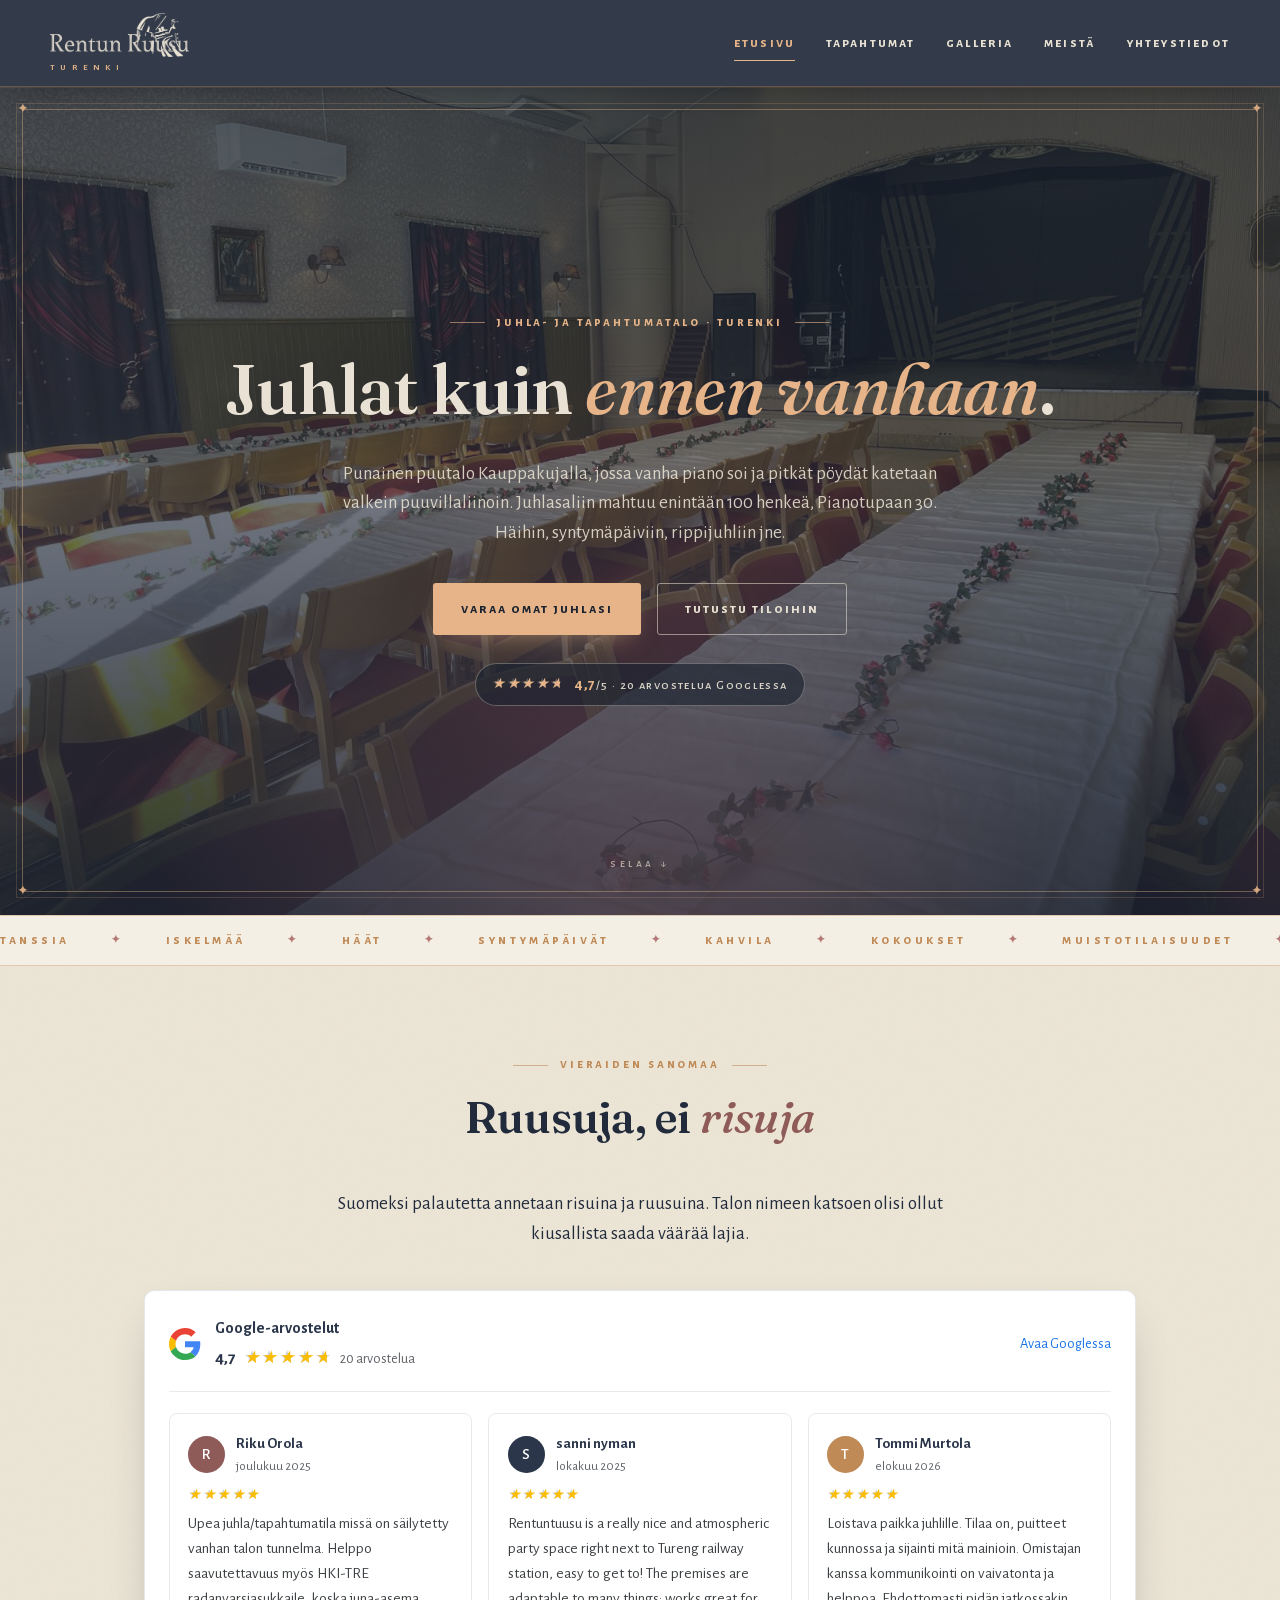
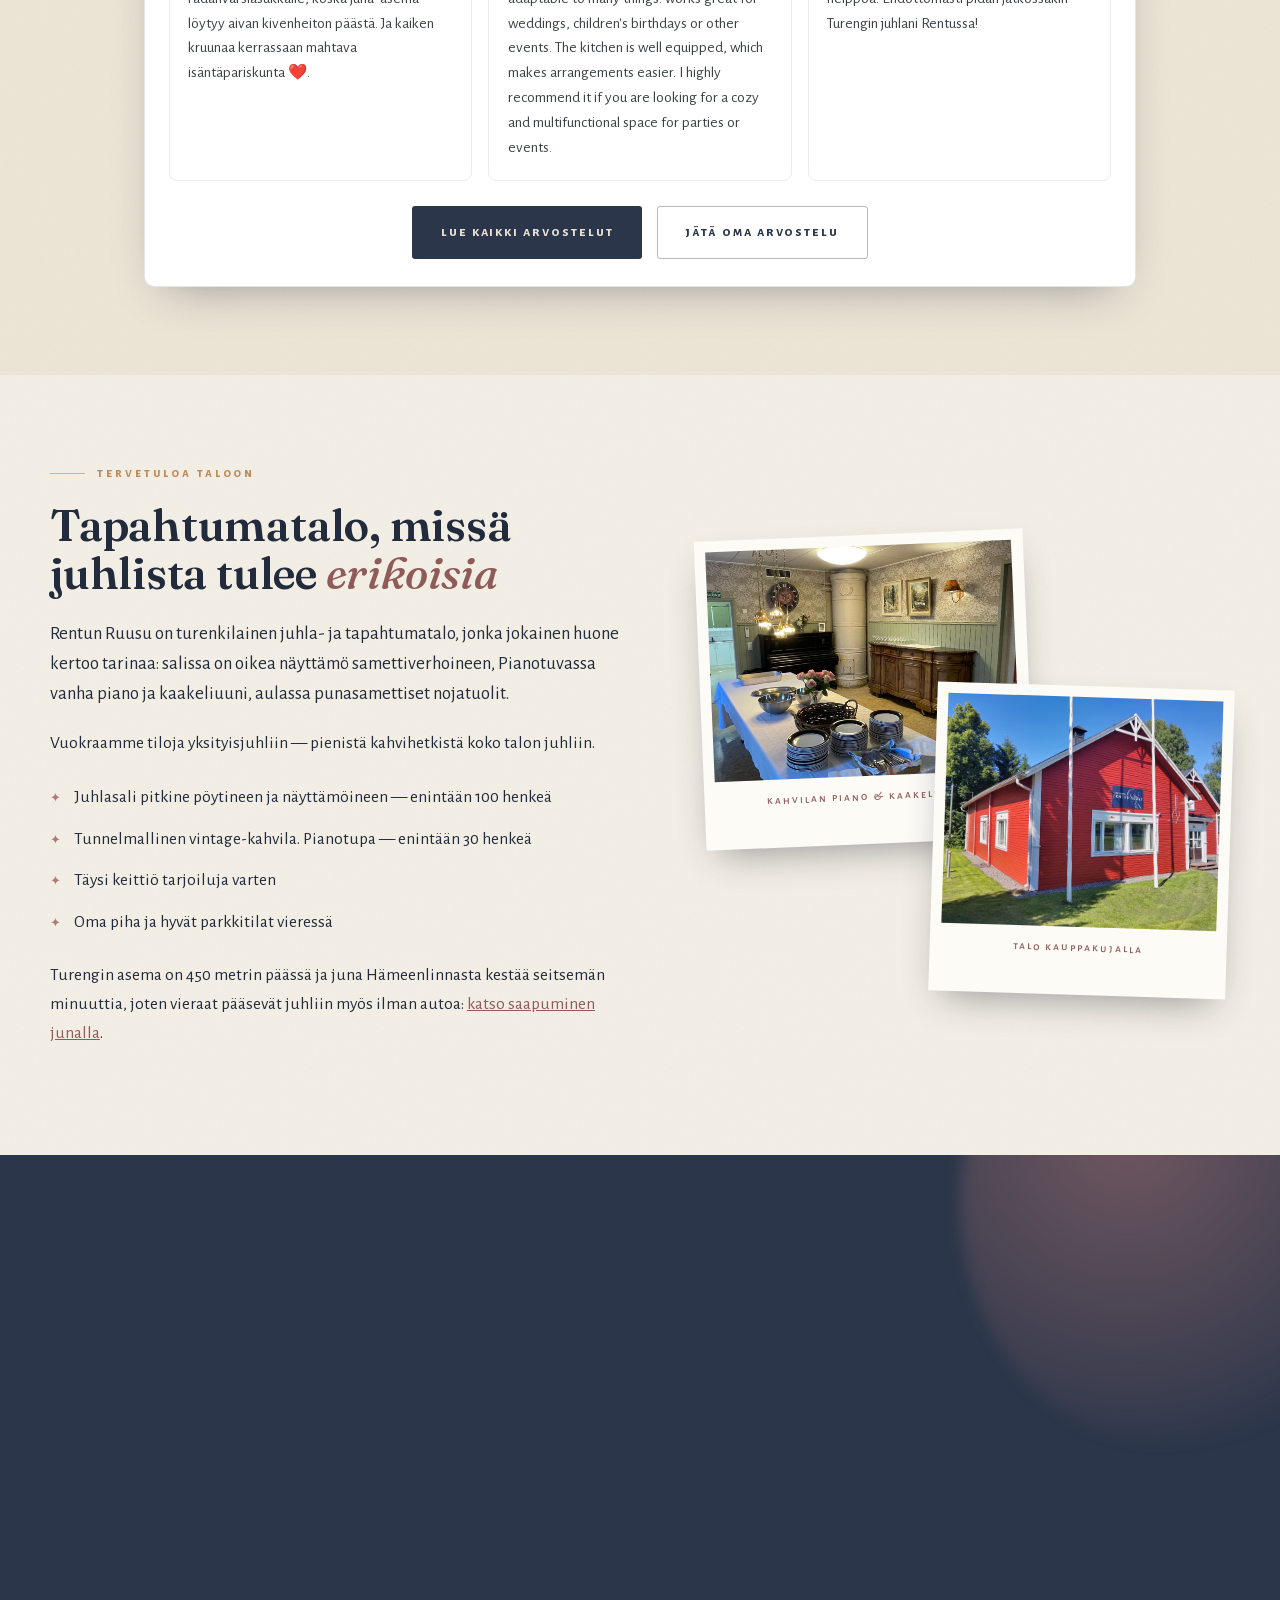
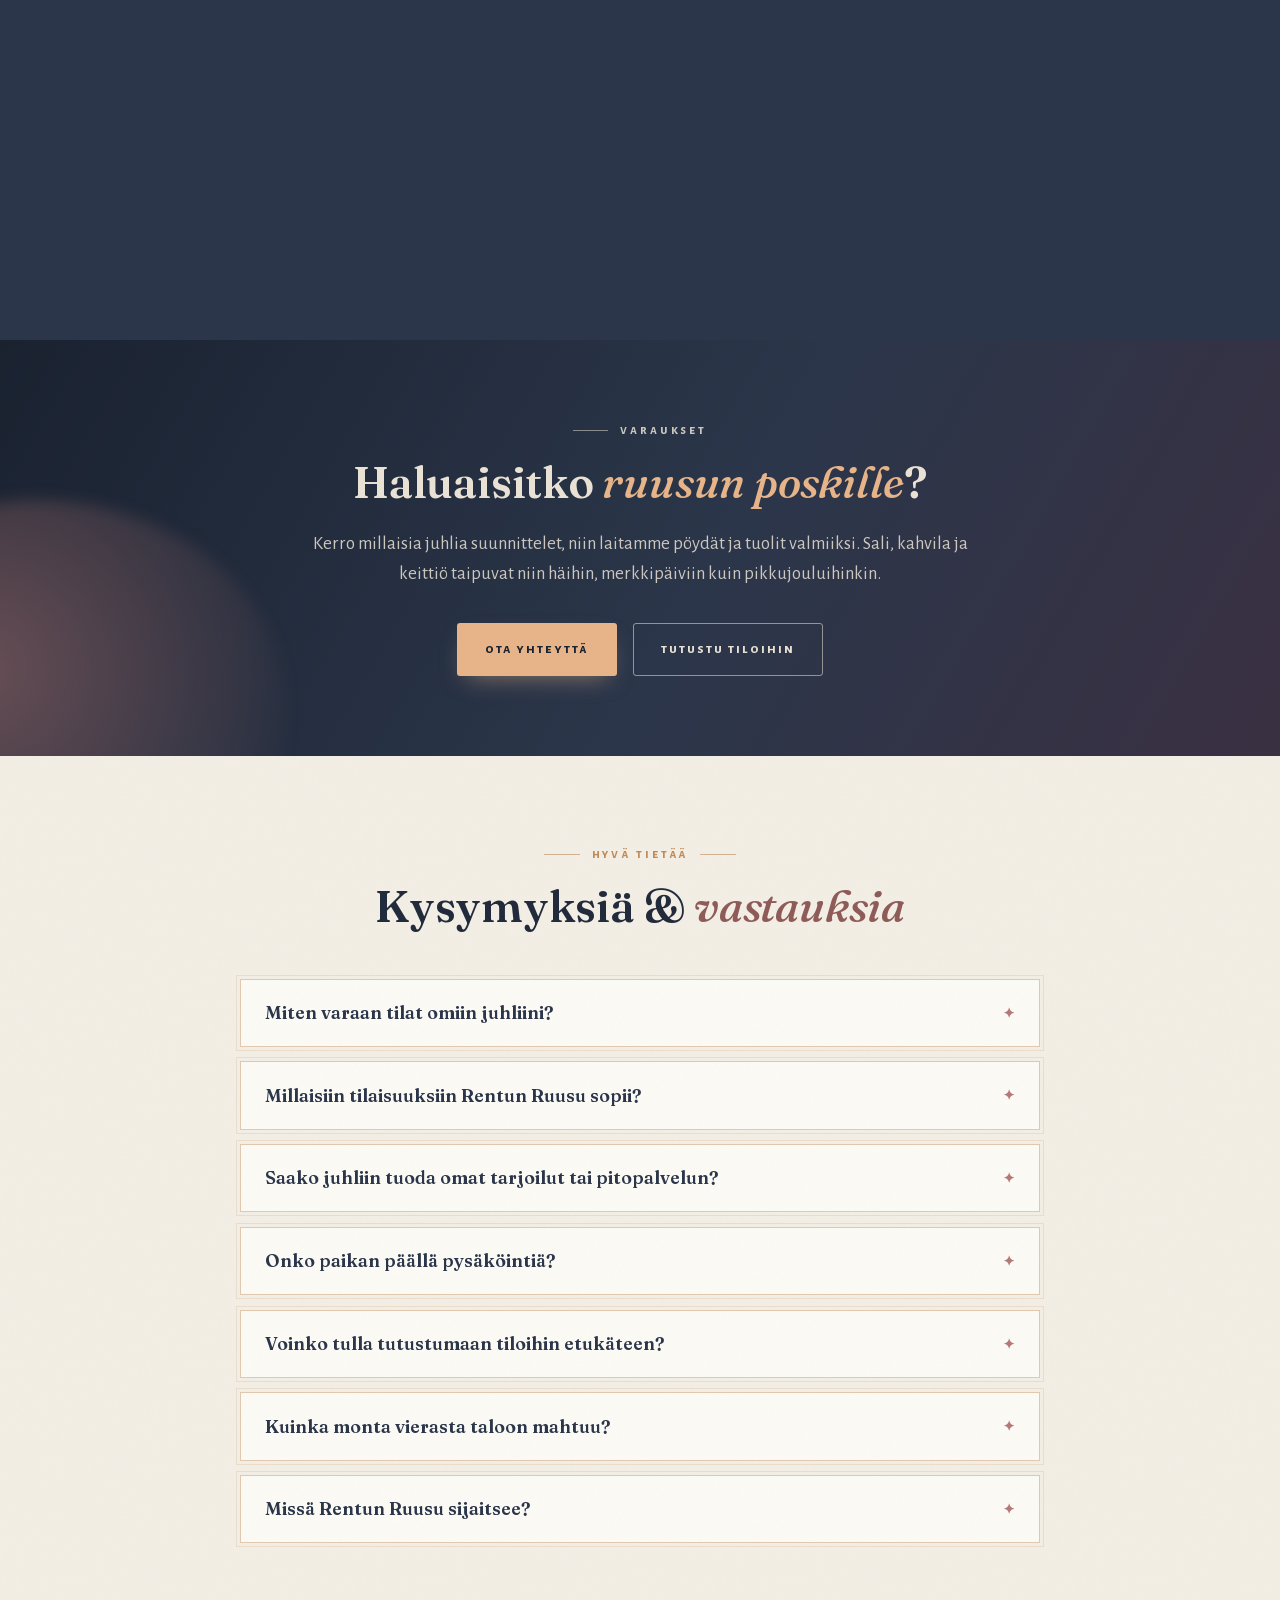
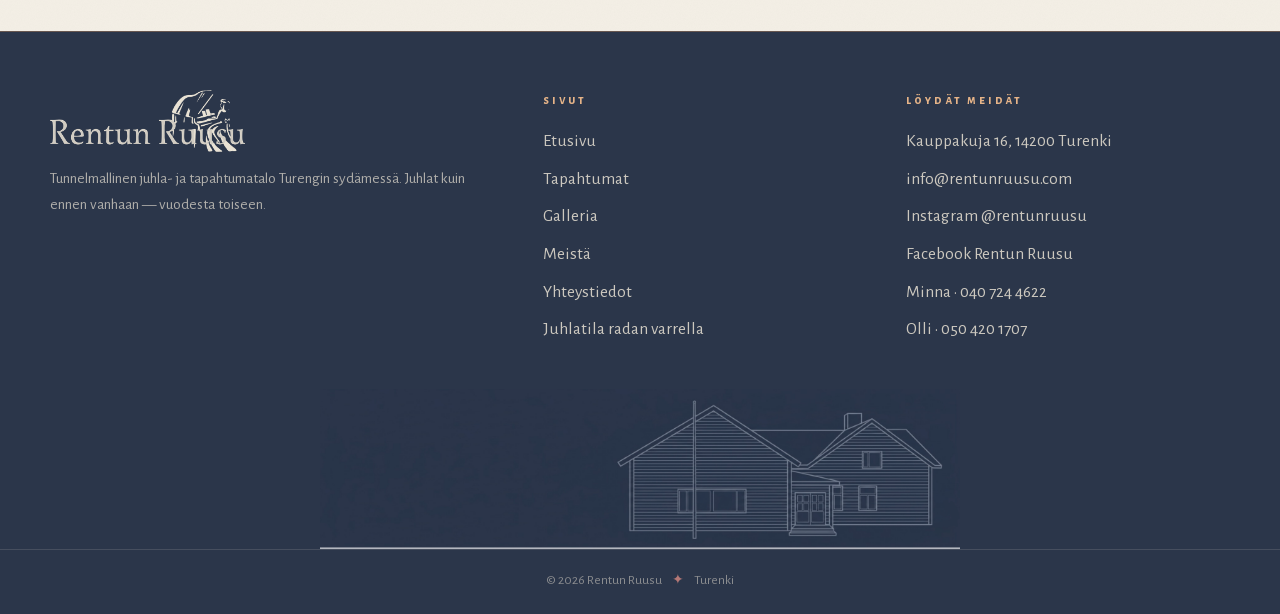
==== commit 923afe8a: "Fontit omalta palvelimelta: Google Fonts -ketju pois renderöinnin tieltä Co-Authored-By: Claude Opus" ====
--- a/website/index.html
+++ b/website/index.html
@@ -30,9 +30,6 @@
 
   <link rel="icon" type="image/png" href="favicon.png">
   <link rel="apple-touch-icon" href="apple-touch-icon.png">
-  <link rel="preconnect" href="https://fonts.googleapis.com">
-  <link rel="preconnect" href="https://fonts.gstatic.com" crossorigin>
-  <link href="https://fonts.googleapis.com/css2?family=Fraunces:ital,opsz,wght@0,9..144,400..700;1,9..144,400..700&family=Alegreya+Sans:ital,wght@0,400;0,500;0,700;1,400&family=Alegreya+Sans+SC:wght@500;700&display=swap" rel="stylesheet">
   <link rel="stylesheet" href="css/styles.css">
   <script type="application/ld+json">
   {
--- a/website/css/styles.css
+++ b/website/css/styles.css
@@ -2,6 +2,17 @@
    RENTUN RUUSU · TURENKI — sivuston tyylit
    Paletti ja typografia: ks. brand-guidelines.md
    ============================================================= */
+
+/* Fontit omalta palvelimelta (latin-osajoukot, SIL OFL — ks. assets/fonts/OFL-*.txt).
+   Googlen fonttipalvelin oli renderöintiä estävä ketju toiseen verkkotunnukseen. */
+@font-face { font-family: "Fraunces"; font-style: normal; font-weight: 400 700; font-display: swap; src: url("../assets/fonts/fraunces-latin.woff2") format("woff2"); }
+@font-face { font-family: "Fraunces"; font-style: italic; font-weight: 400 700; font-display: swap; src: url("../assets/fonts/fraunces-italic-latin.woff2") format("woff2"); }
+@font-face { font-family: "Alegreya Sans"; font-style: normal; font-weight: 400; font-display: swap; src: url("../assets/fonts/alegreya-sans-400-latin.woff2") format("woff2"); }
+@font-face { font-family: "Alegreya Sans"; font-style: italic; font-weight: 400; font-display: swap; src: url("../assets/fonts/alegreya-sans-400-italic-latin.woff2") format("woff2"); }
+@font-face { font-family: "Alegreya Sans"; font-style: normal; font-weight: 500; font-display: swap; src: url("../assets/fonts/alegreya-sans-500-latin.woff2") format("woff2"); }
+@font-face { font-family: "Alegreya Sans"; font-style: normal; font-weight: 700; font-display: swap; src: url("../assets/fonts/alegreya-sans-700-latin.woff2") format("woff2"); }
+@font-face { font-family: "Alegreya Sans SC"; font-style: normal; font-weight: 500; font-display: swap; src: url("../assets/fonts/alegreya-sans-sc-500-latin.woff2") format("woff2"); }
+@font-face { font-family: "Alegreya Sans SC"; font-style: normal; font-weight: 700; font-display: swap; src: url("../assets/fonts/alegreya-sans-sc-700-latin.woff2") format("woff2"); }
 
 :root {
   /* Brändivärit */
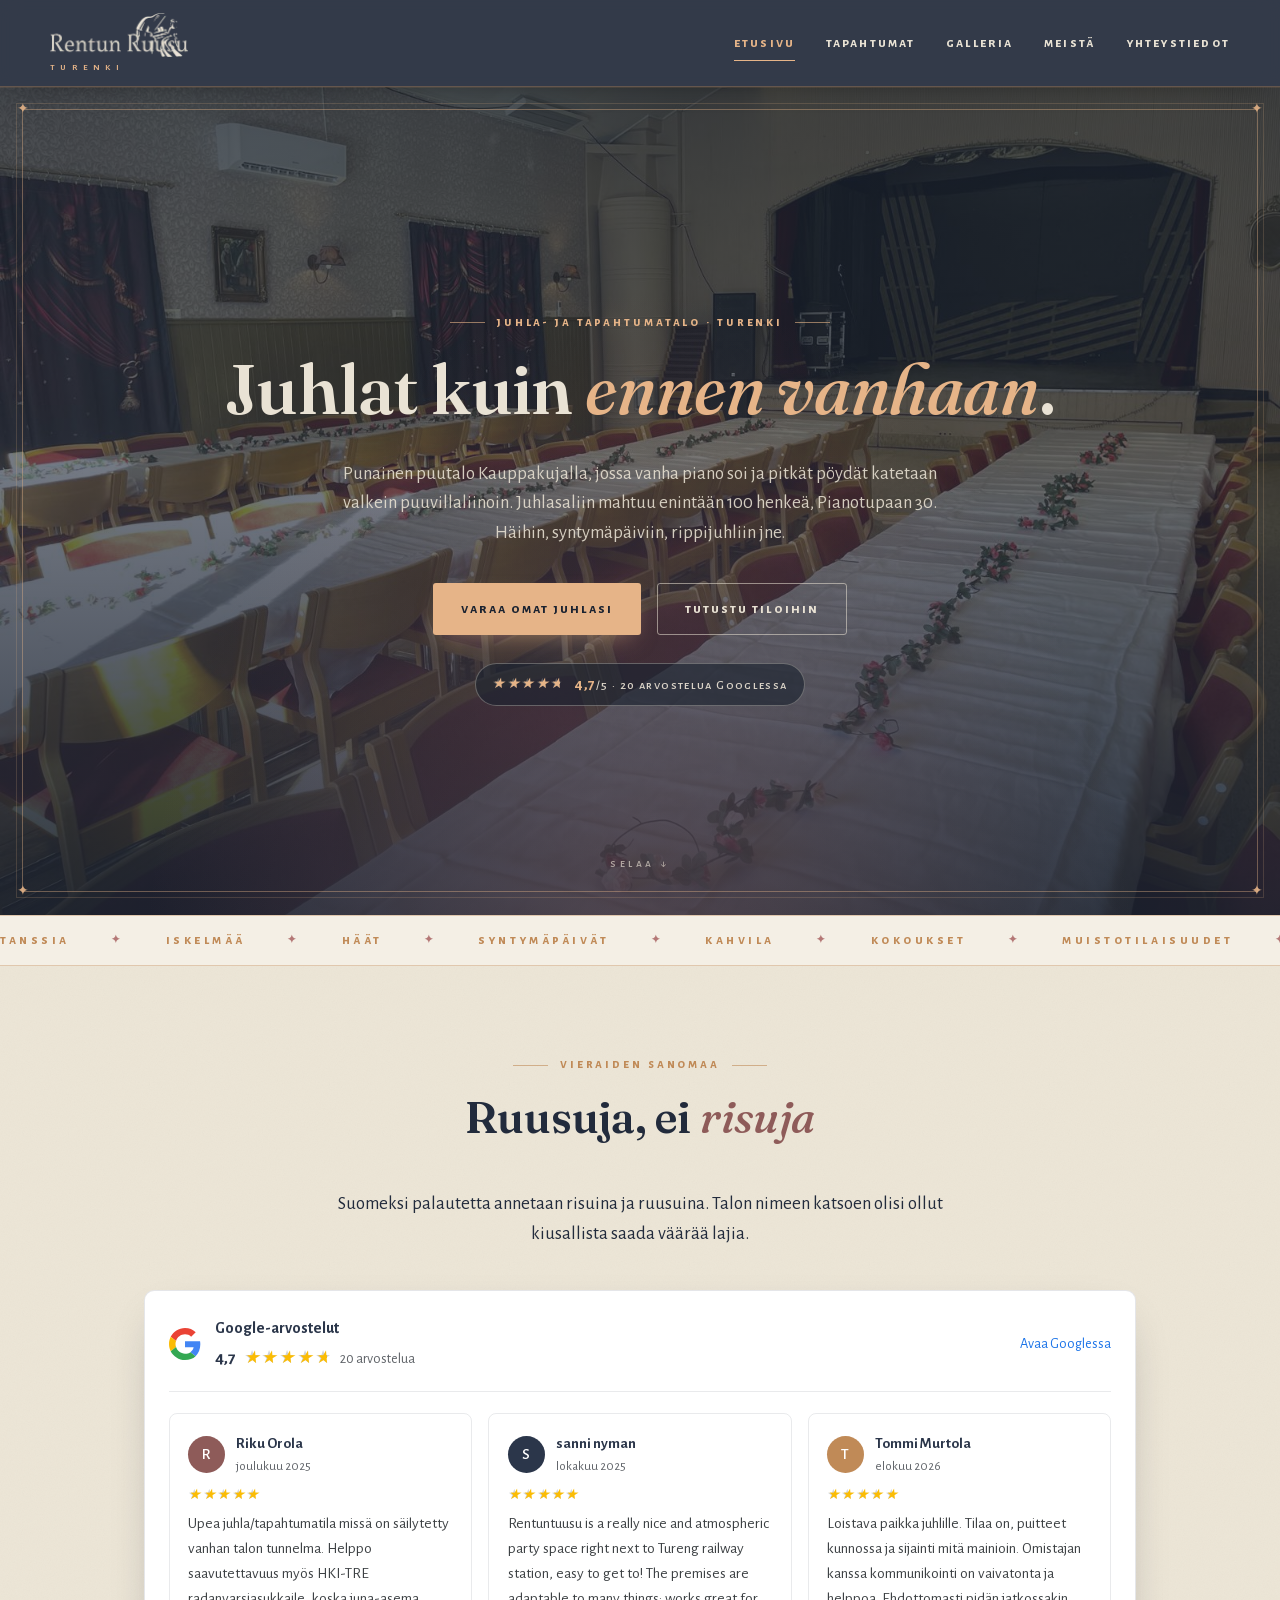
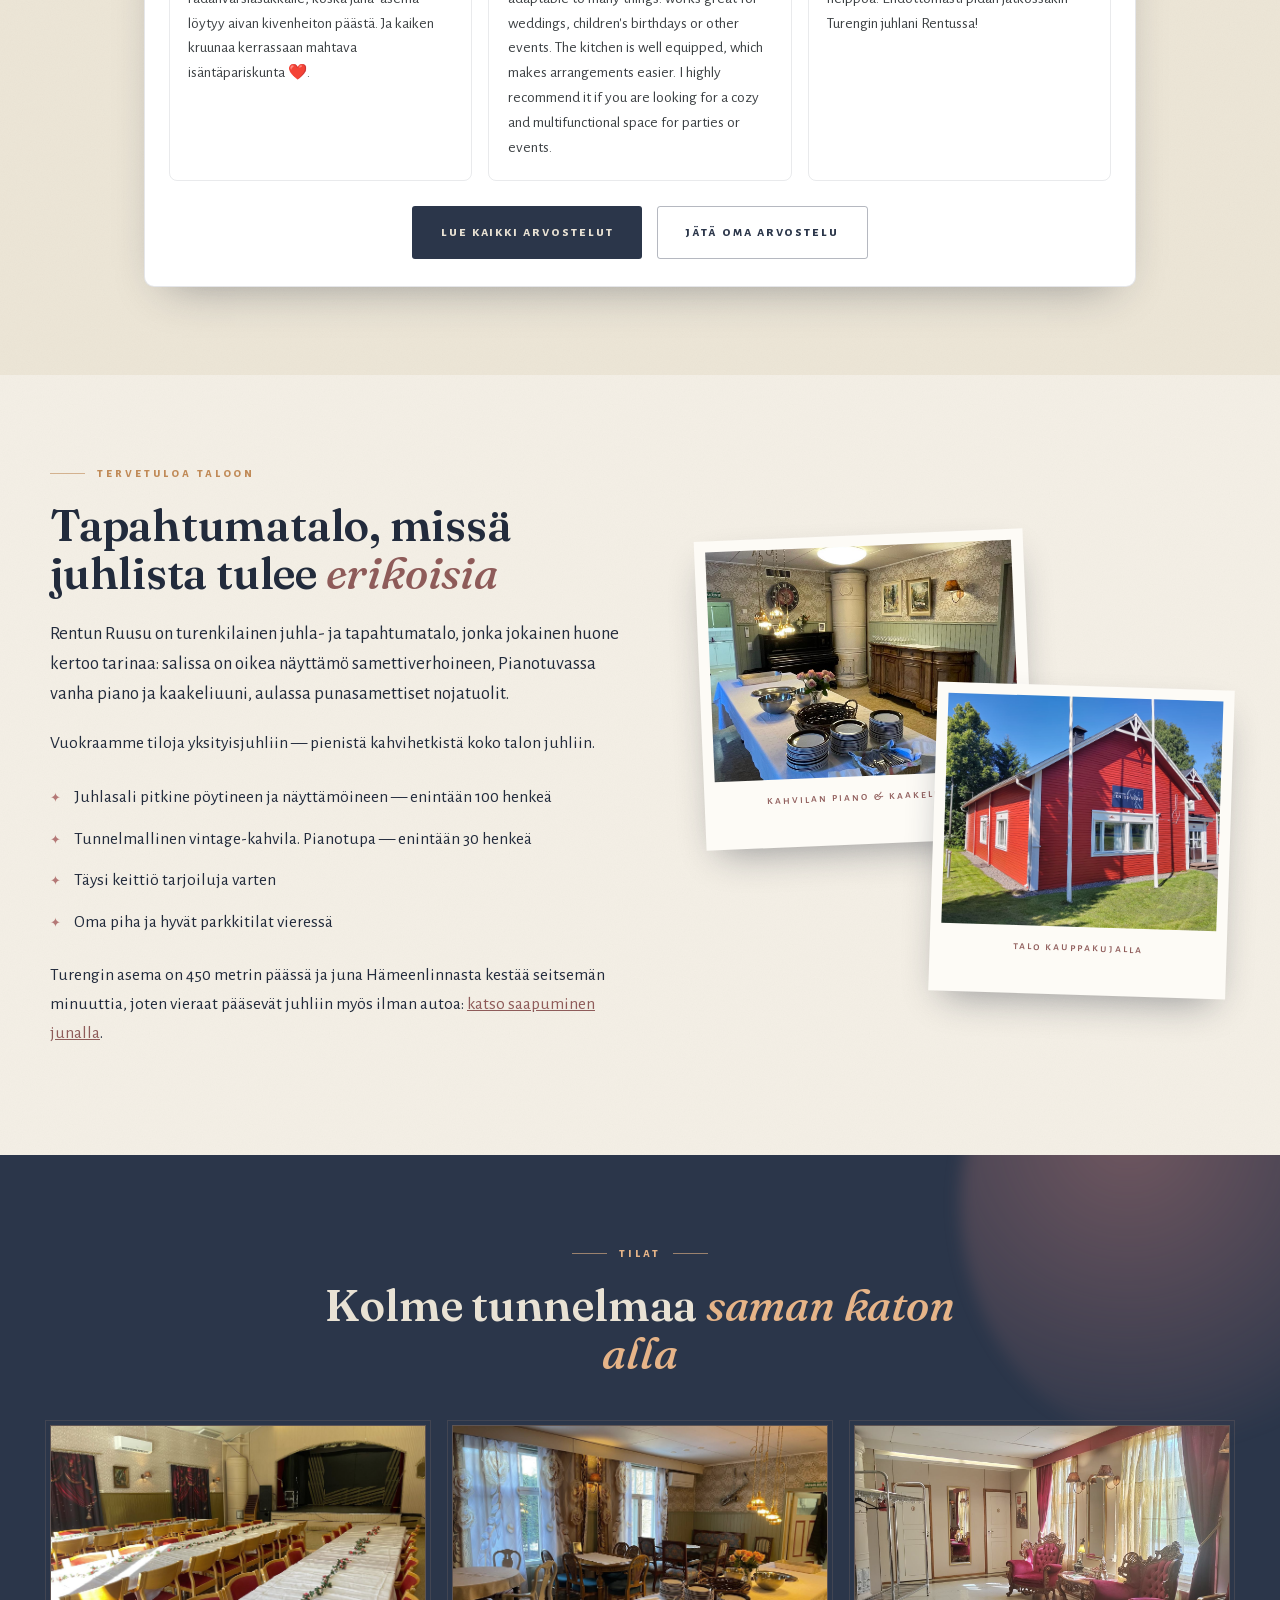
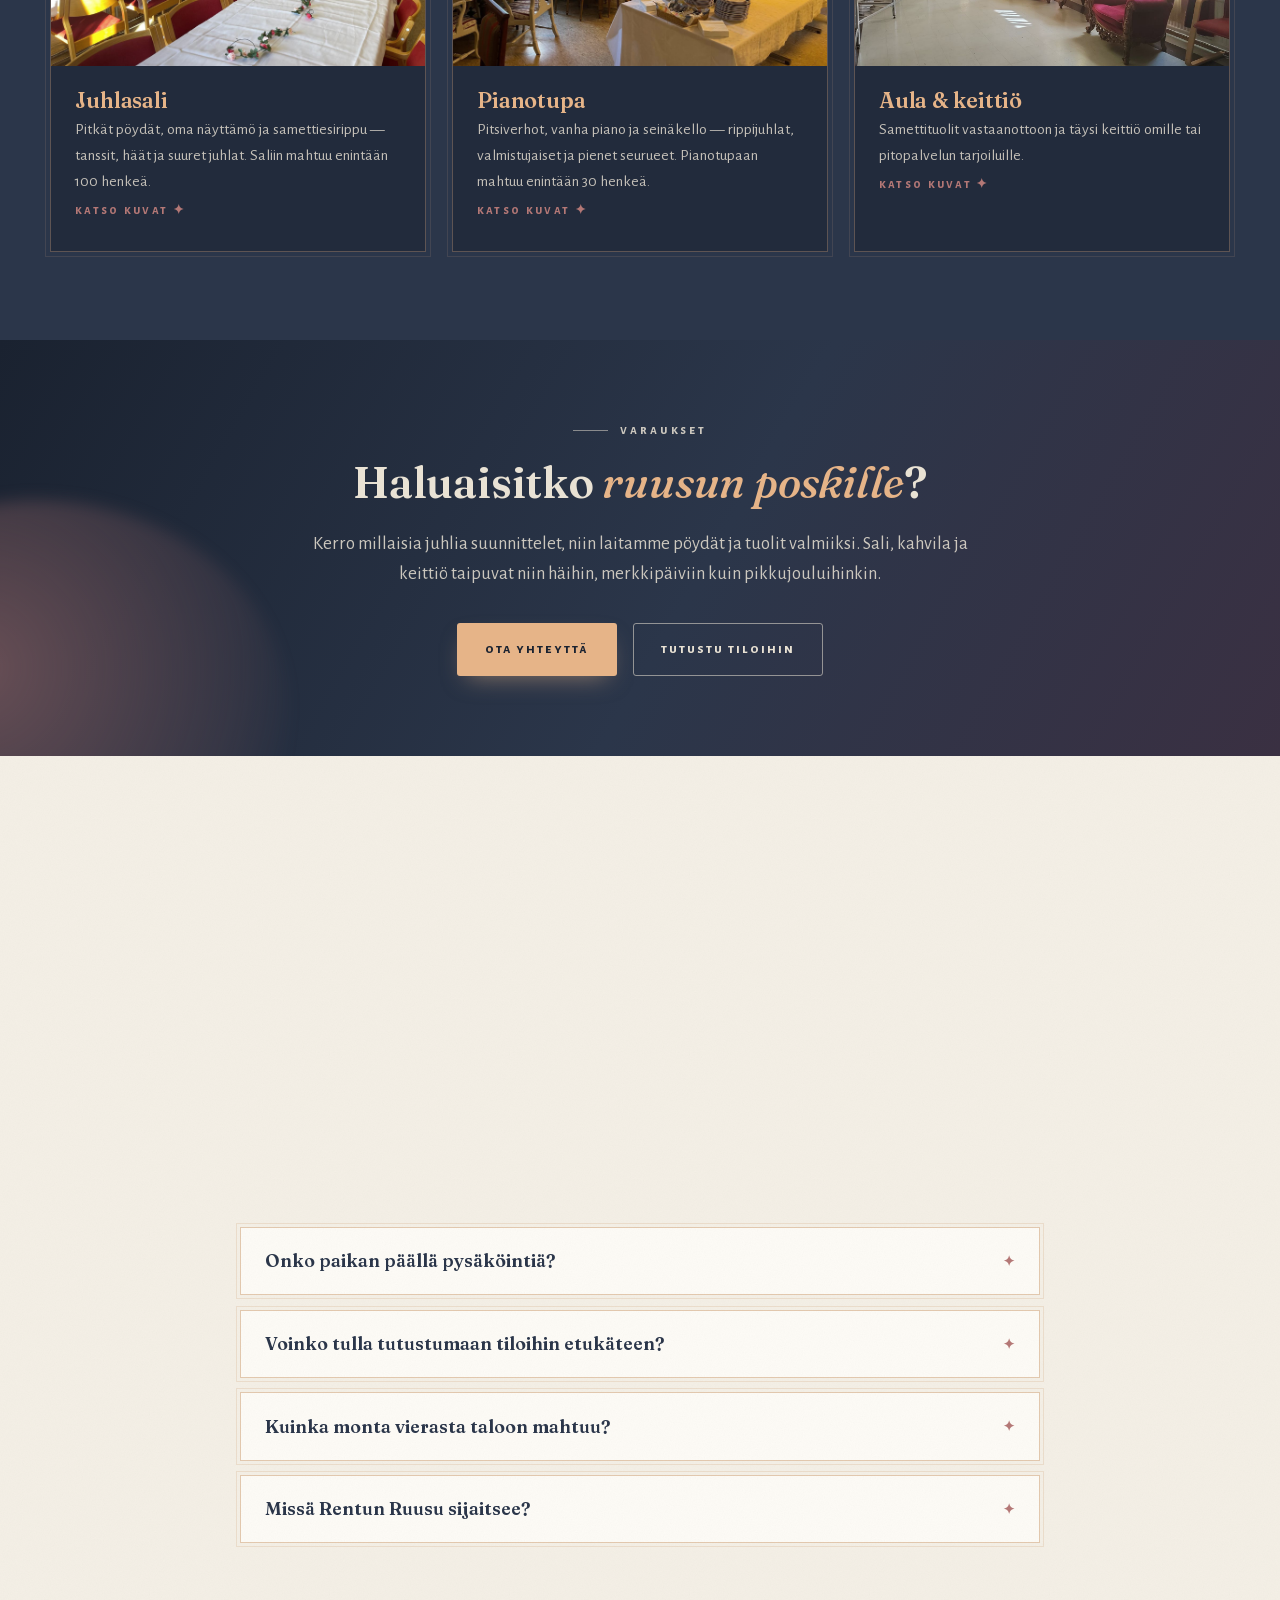
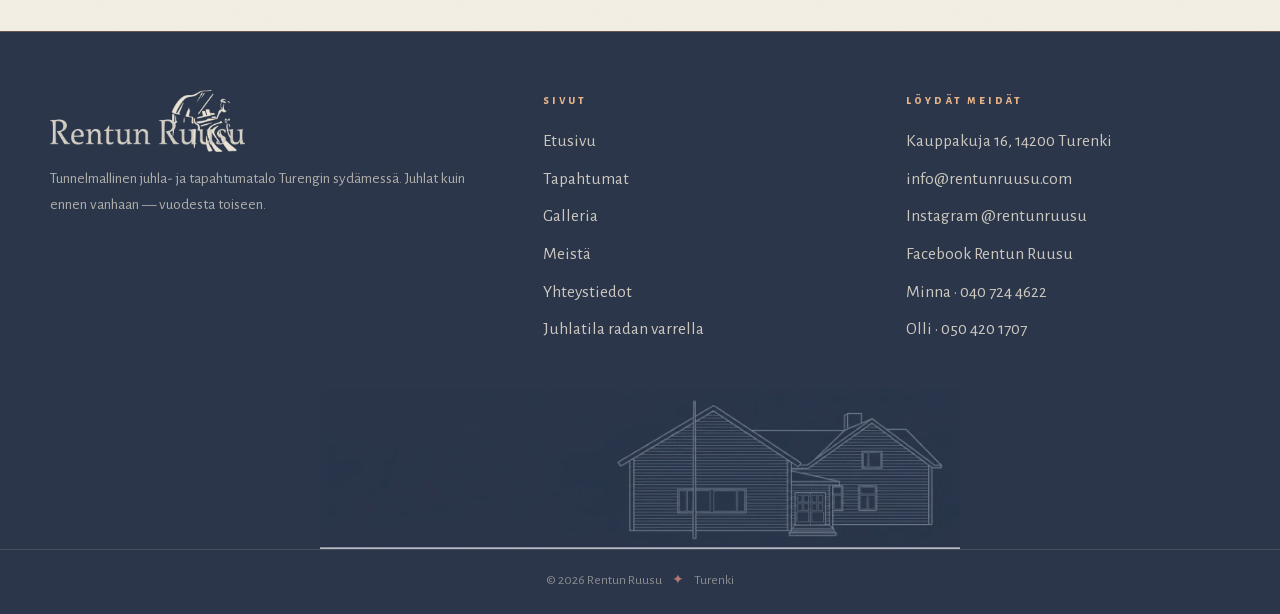
==== commit a87b6d7c: "WebP-versiot ja mitat logolle ja alatunnisteen talolle kaikilla sivuilla Globaali img-sääntö saa hei" ====
--- a/website/index.html
+++ b/website/index.html
@@ -310,7 +310,10 @@
   <header class="site-header">
     <div class="wrap">
       <a class="brand" href="/">
-        <img class="brand-logo" src="assets/img/logo.png" alt="Rentun Ruusu">
+        <picture>
+          <source type="image/webp" srcset="assets/img/logo-280.webp 280w, assets/img/logo-420.webp 420w" sizes="(max-width: 480px) 114px, 139px">
+          <img class="brand-logo" src="assets/img/logo.png" alt="Rentun Ruusu" width="700" height="222">
+        </picture>
         <span class="brand-town">Turenki</span>
       </a>
       <button class="nav-toggle" aria-expanded="false" aria-controls="site-nav" aria-label="Valikko">
@@ -632,7 +635,10 @@
   <footer class="site-footer">
     <div class="wrap footer-grid">
       <div class="footer-brand">
-        <img class="brand-logo footer-logo" src="assets/img/logo.png" alt="Rentun Ruusu">
+        <picture>
+          <source type="image/webp" srcset="assets/img/logo-280.webp 280w, assets/img/logo-420.webp 420w" sizes="196px">
+          <img class="brand-logo footer-logo" src="assets/img/logo.png" alt="Rentun Ruusu" width="700" height="222" loading="lazy" decoding="async">
+        </picture>
         <p>Tunnelmallinen juhla- ja tapahtumatalo Turengin sydämessä.
           Juhlat kuin ennen vanhaan — vuodesta toiseen.</p>
       </div>
@@ -659,7 +665,10 @@
         </ul>
       </div>
     </div>
-    <img class="footer-house" src="assets/img/banner-talo.png" alt="" aria-hidden="true">
+    <picture>
+      <source type="image/webp" srcset="assets/img/banner-talo-720.webp 720w, assets/img/banner-talo-1280.webp 1280w" sizes="(max-width: 744px) 86vw, 640px">
+      <img class="footer-house" src="assets/img/banner-talo.png" alt="" aria-hidden="true" width="1800" height="450" loading="lazy" decoding="async">
+    </picture>
     <div class="footer-bottom">
       © <span id="footer-year">2026</span> Rentun Ruusu<span class="star">✦</span>Turenki
     </div>
--- a/website/css/styles.css
+++ b/website/css/styles.css
@@ -56,6 +56,9 @@
   border: 0;
 }
 
+/* <picture> on pelkkä WebP-kääre: kuva asettuu kuin se olisi suoraan vanhempansa lapsi */
+picture { display: contents; }
+
 html { scroll-behavior: smooth; }
 
 body {
@@ -68,7 +71,9 @@
   -webkit-font-smoothing: antialiased;
 }
 
-img { max-width: 100%; display: block; }
+/* height: auto, koska width/height-attribuutit (tilanvaraus latauksen ajaksi)
+   muuttuisivat muuten kiinteäksi korkeudeksi ja venyttäisivät kuvan */
+img { max-width: 100%; height: auto; display: block; }
 
 a { color: var(--rr-rose-deep); }
 
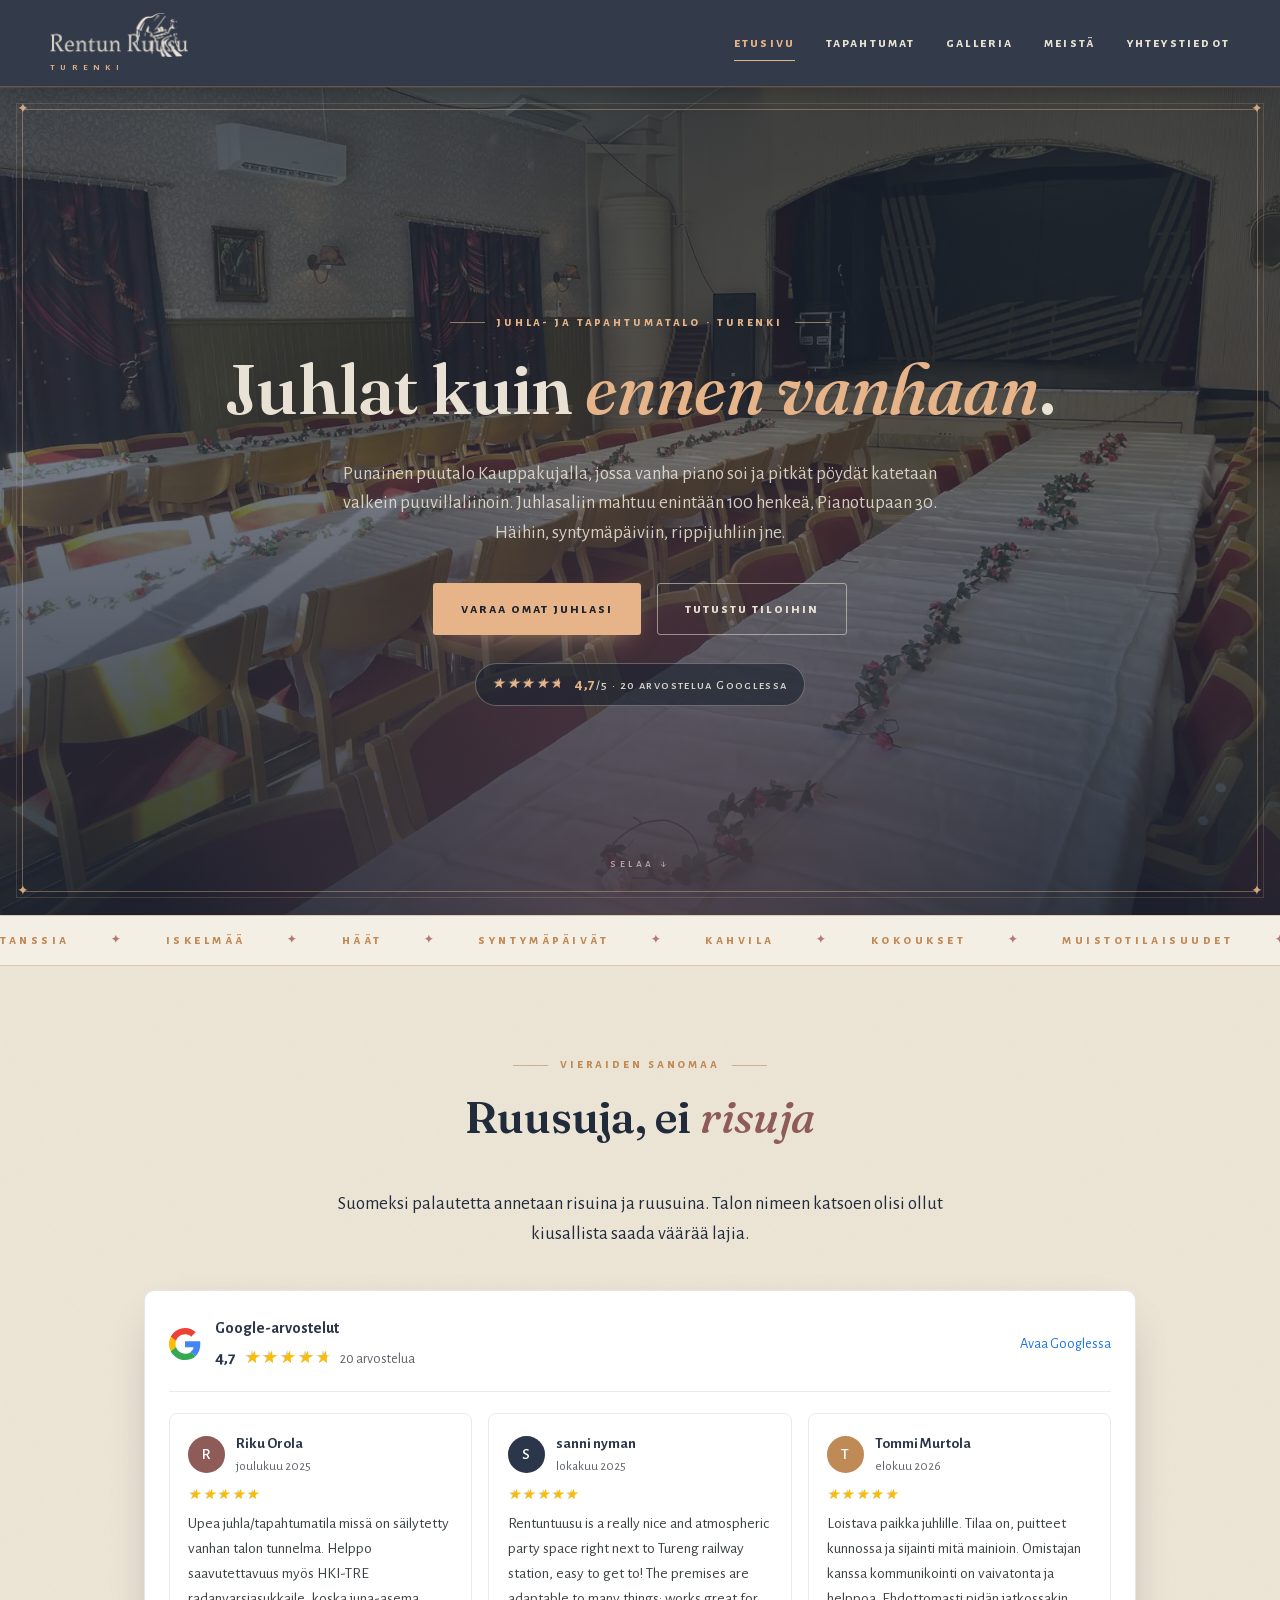
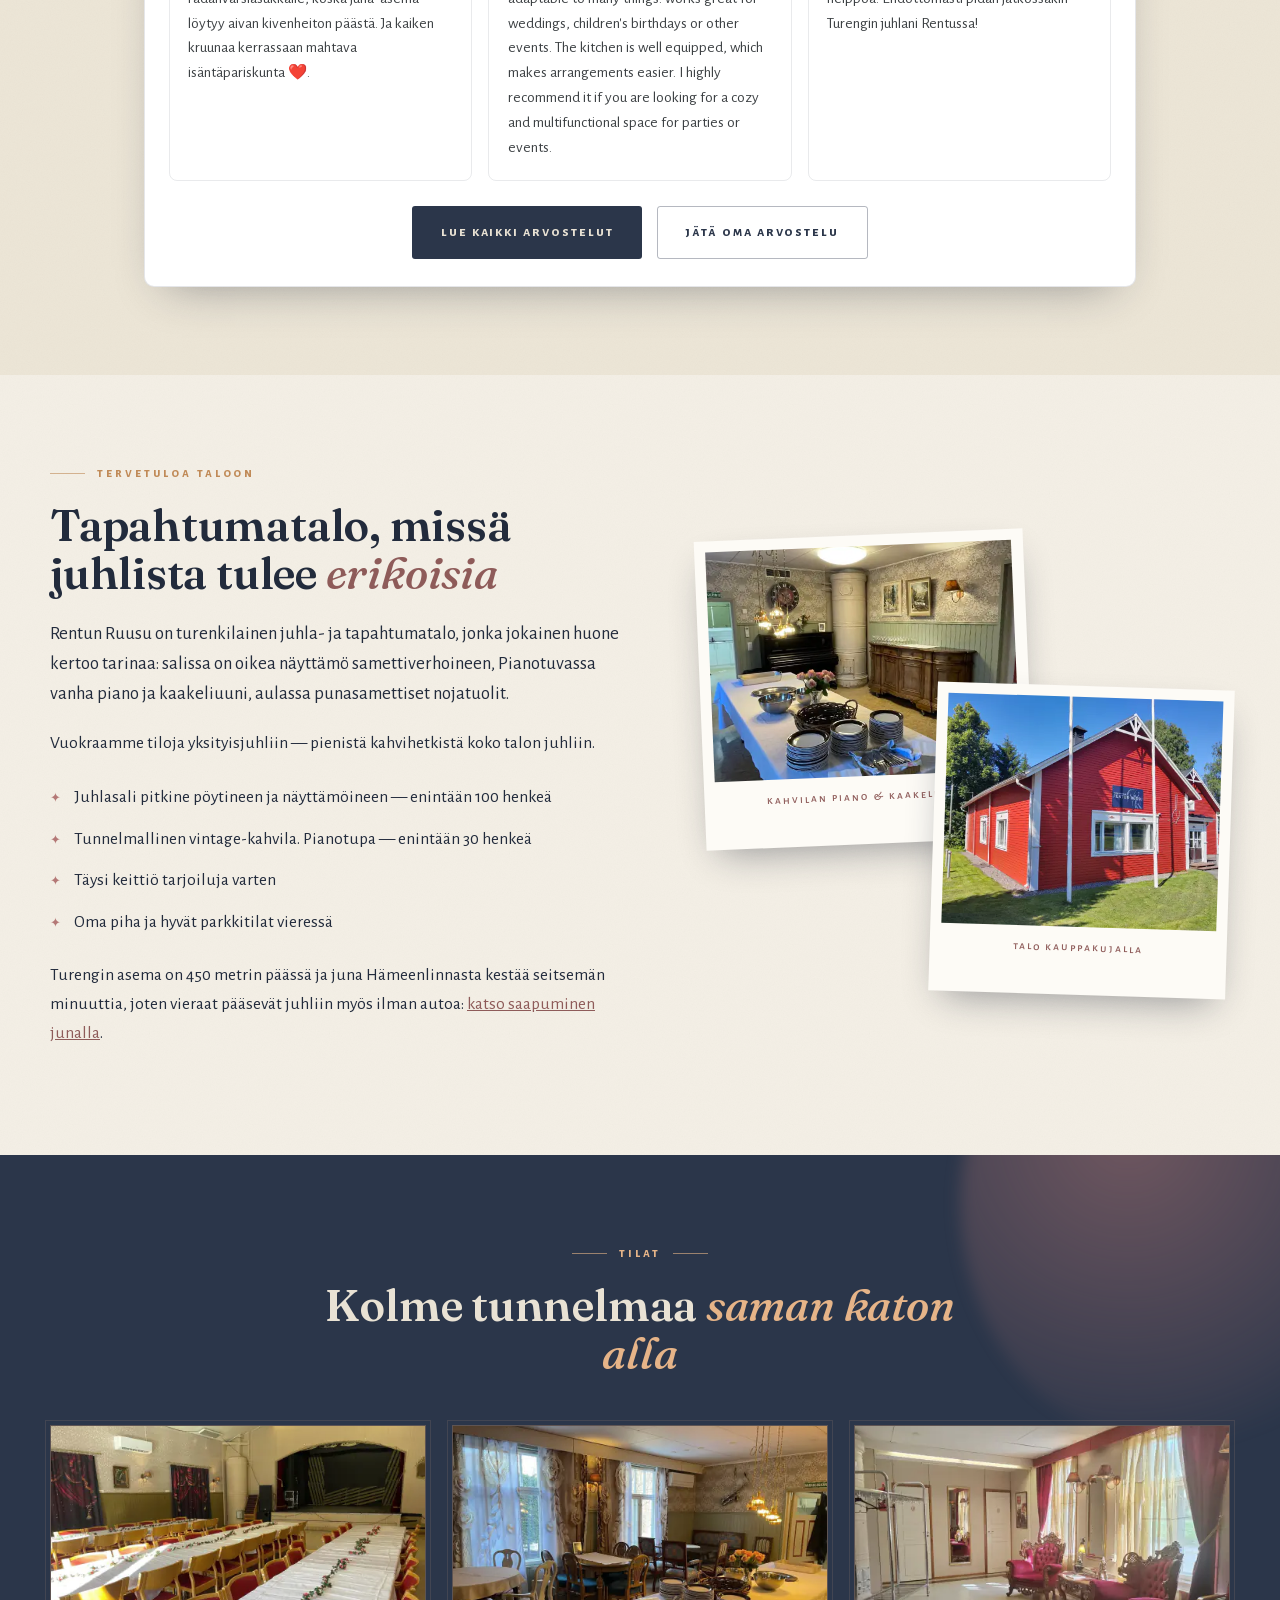
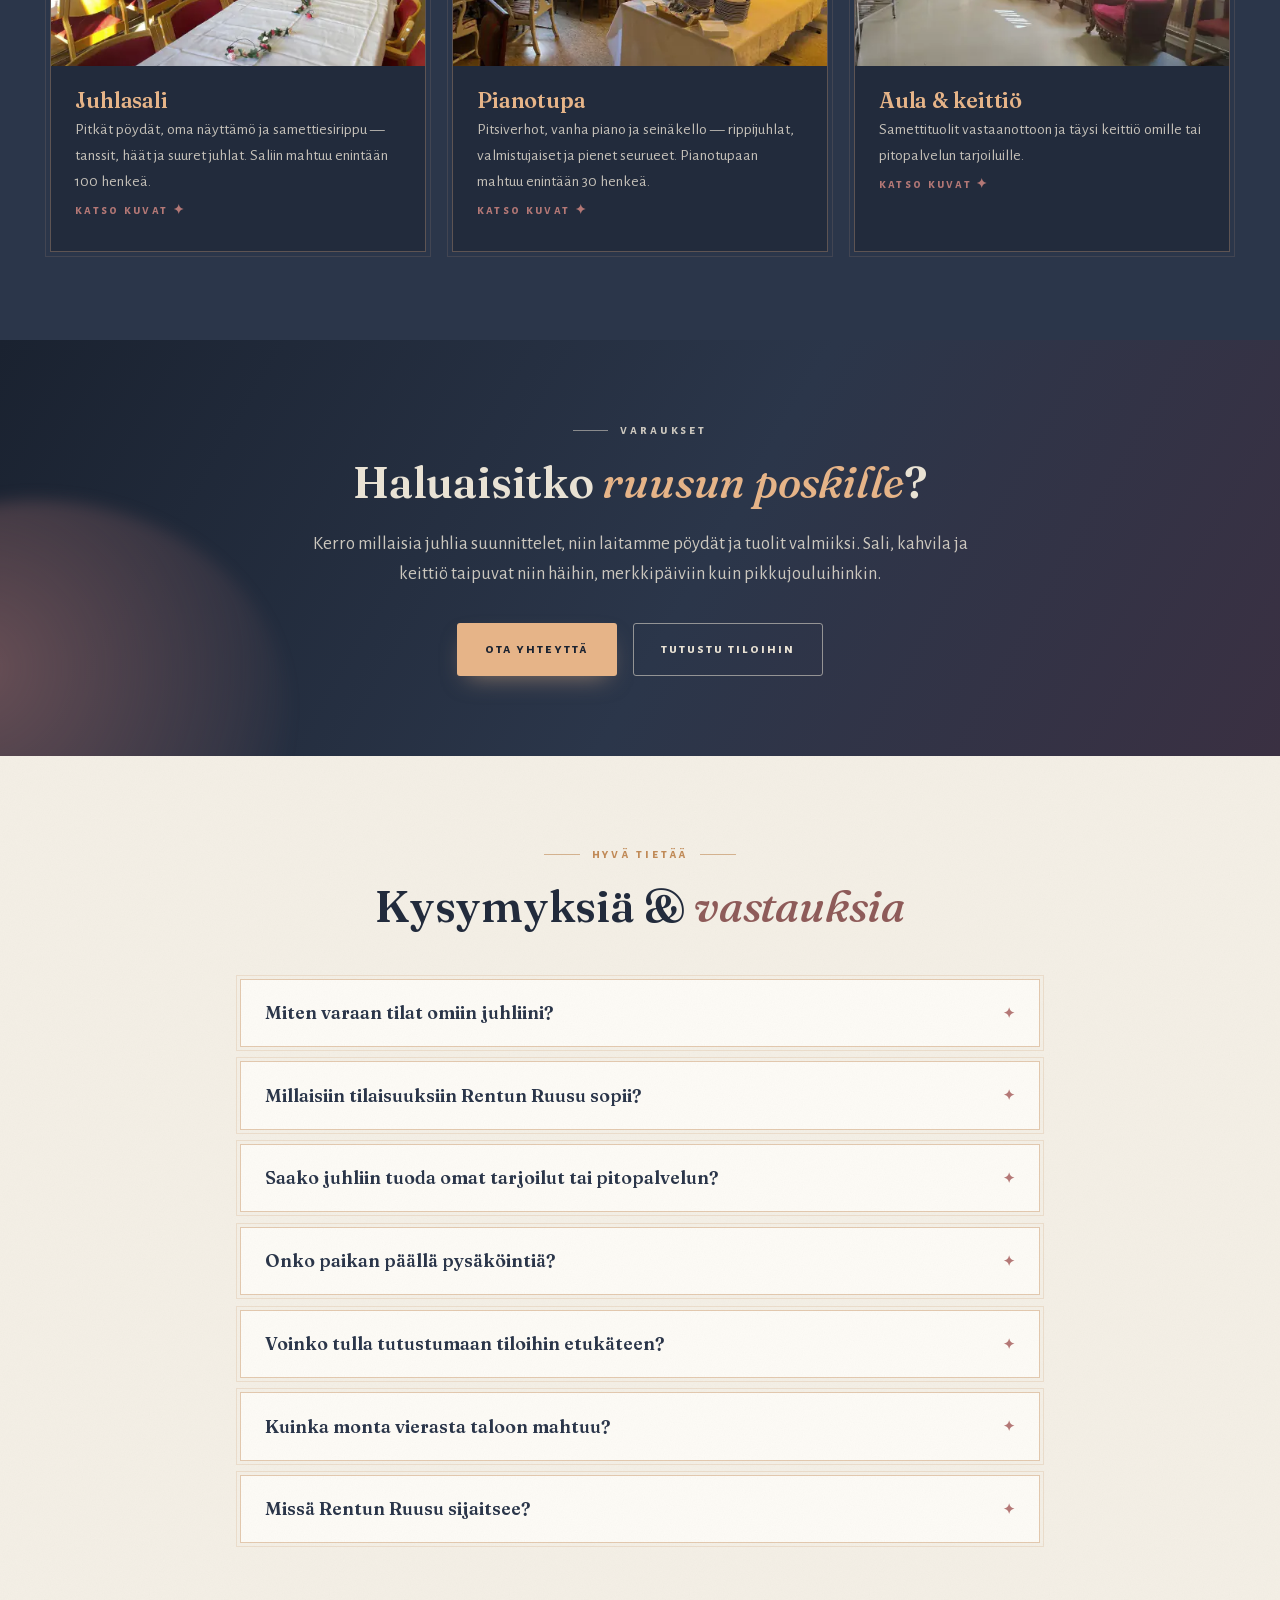
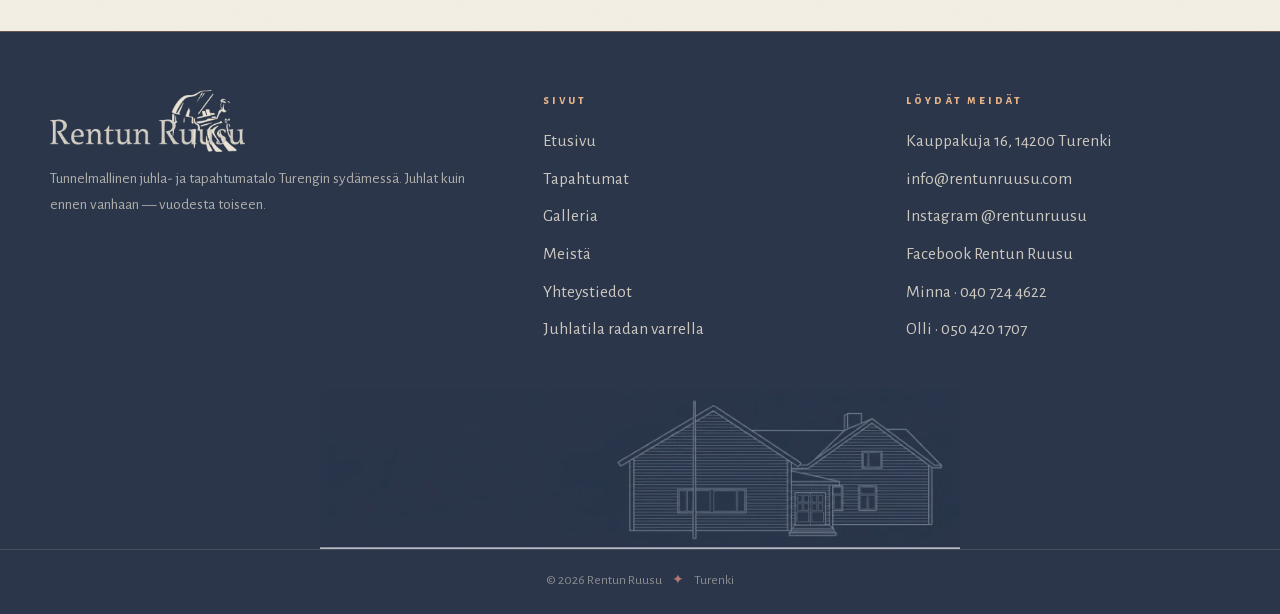
==== commit e015edd1: "Etusivun hero <img>:ksi korkealla prioriteetilla, alempien kuvien WebP + laiska lataus Co-Authored-B" ====
--- a/website/index.html
+++ b/website/index.html
@@ -333,7 +333,15 @@
 
     <!-- HERO -->
     <section class="hero">
-      <div class="hero-bg" style="background-image: url('assets/img/hero-sali.jpg');"></div>
+      <!-- Hero on img-elementti eikä taustakuva: selain löytää sen heti HTML:stä ja
+           lataa sen ensimmäisenä (fetchpriority). Puhelimille pystyrajaus. -->
+      <picture>
+        <source media="(max-aspect-ratio: 3/4)" type="image/webp"
+                srcset="assets/img/hero-sali-p-600.webp 600w, assets/img/hero-sali-p-900.webp 900w" sizes="69vh">
+        <source type="image/webp"
+                srcset="assets/img/hero-sali-960.webp 960w, assets/img/hero-sali-1600.webp 1600w" sizes="100vw">
+        <img class="hero-bg" src="assets/img/hero-sali.jpg" alt="" width="1600" height="1200" fetchpriority="high">
+      </picture>
       <div class="hero-veil"></div>
       <div class="hero-frame" aria-hidden="true"><i>✦</i><i>✦</i><i>✦</i><i>✦</i></div>
       <div class="hero-inner">
@@ -499,11 +507,17 @@
         </div>
         <div class="photo-stack reveal" aria-hidden="false">
           <figure>
-            <img src="assets/img/koti-kahvila.jpg" alt="Kahvilan vanha piano ja kaakeliuuni">
+            <picture>
+              <source type="image/webp" srcset="assets/img/koti-kahvila-480.webp 480w, assets/img/koti-kahvila-800.webp 800w" sizes="(max-width: 900px) 70vw, 340px">
+              <img src="assets/img/koti-kahvila.jpg" alt="Kahvilan vanha piano ja kaakeliuuni" width="1200" height="1600" loading="lazy" decoding="async">
+            </picture>
             <figcaption>kahvilan piano &amp; kaakeliuuni</figcaption>
           </figure>
           <figure>
-            <img src="assets/img/koti-talo.jpg" alt="Rentun Ruusun punainen puutalo kesäpäivänä">
+            <picture>
+              <source type="image/webp" srcset="assets/img/koti-talo-480.webp 480w, assets/img/koti-talo-800.webp 800w" sizes="(max-width: 900px) 70vw, 340px">
+              <img src="assets/img/koti-talo.jpg" alt="Rentun Ruusun punainen puutalo kesäpäivänä" width="1600" height="1200" loading="lazy" decoding="async">
+            </picture>
             <figcaption>talo kauppakujalla</figcaption>
           </figure>
         </div>
@@ -520,7 +534,10 @@
         </div>
         <div class="room-grid">
           <a class="room-card reveal" href="/galleria">
-            <img src="assets/img/gallery/sali-01.jpg" alt="Juhlasalin pitkät pöydät ja näyttämö" loading="lazy">
+            <picture>
+              <source type="image/webp" srcset="assets/img/gallery/sali-01-480.webp 480w, assets/img/gallery/sali-01-800.webp 800w, assets/img/gallery/sali-01-1200.webp 1200w" sizes="(max-width: 900px) 92vw, 380px">
+              <img src="assets/img/gallery/sali-01.jpg" alt="Juhlasalin pitkät pöydät ja näyttämö" width="1600" height="1200" loading="lazy" decoding="async">
+            </picture>
             <div class="room-card-body">
               <h3>Juhlasali</h3>
               <p>Pitkät pöydät, oma näyttämö ja samettiesirippu — tanssit, häät ja suuret juhlat.
@@ -529,7 +546,10 @@
             </div>
           </a>
           <a class="room-card reveal" href="/galleria">
-            <img src="assets/img/gallery/kahvila-01.jpg" alt="Kahvilan pöydät ja pitsiverhot" loading="lazy">
+            <picture>
+              <source type="image/webp" srcset="assets/img/gallery/kahvila-01-480.webp 480w, assets/img/gallery/kahvila-01-800.webp 800w, assets/img/gallery/kahvila-01-1200.webp 1200w" sizes="(max-width: 900px) 92vw, 380px">
+              <img src="assets/img/gallery/kahvila-01.jpg" alt="Kahvilan pöydät ja pitsiverhot" width="1600" height="1200" loading="lazy" decoding="async">
+            </picture>
             <div class="room-card-body">
               <h3>Pianotupa</h3>
               <p>Pitsiverhot, vanha piano ja seinäkello — rippijuhlat, valmistujaiset ja pienet seurueet.
@@ -538,7 +558,10 @@
             </div>
           </a>
           <a class="room-card reveal" href="/galleria">
-            <img src="assets/img/koti-aula.jpg" alt="Aulan punasamettiset nojatuolit" loading="lazy">
+            <picture>
+              <source type="image/webp" srcset="assets/img/koti-aula-480.webp 480w, assets/img/koti-aula-800.webp 800w, assets/img/koti-aula-1200.webp 1200w" sizes="(max-width: 900px) 92vw, 380px">
+              <img src="assets/img/koti-aula.jpg" alt="Aulan punasamettiset nojatuolit" width="1400" height="1050" loading="lazy" decoding="async">
+            </picture>
             <div class="room-card-body">
               <h3>Aula &amp; keittiö</h3>
               <p>Samettituolit vastaanottoon ja täysi keittiö omille tai pitopalvelun tarjoiluille.</p>
--- a/website/css/styles.css
+++ b/website/css/styles.css
@@ -346,8 +346,11 @@
 .hero-bg {
   position: absolute;
   inset: 0;
-  background-size: cover;
-  background-position: center;
+  width: 100%;
+  height: 100%;
+  max-width: none;
+  object-fit: cover;
+  object-position: center;
   z-index: -2;
   filter: saturate(0.82) contrast(0.98);
 }
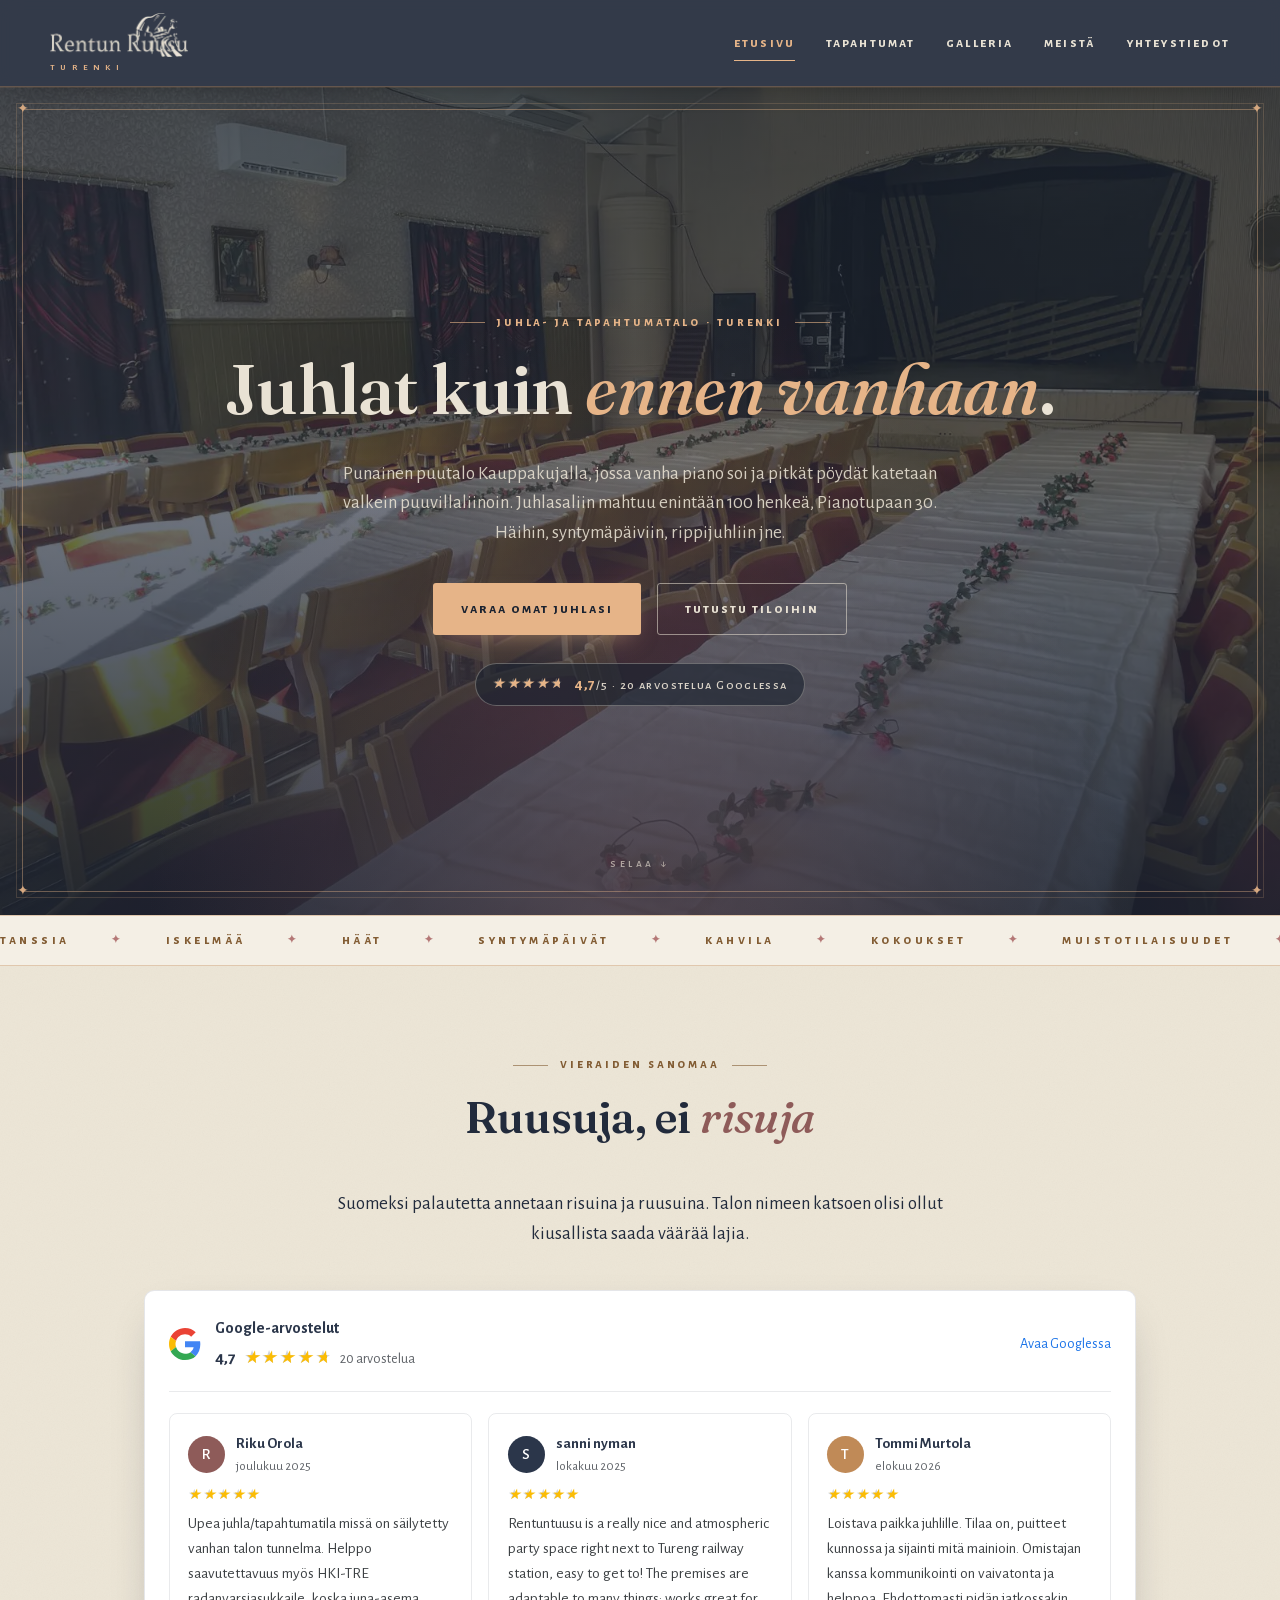
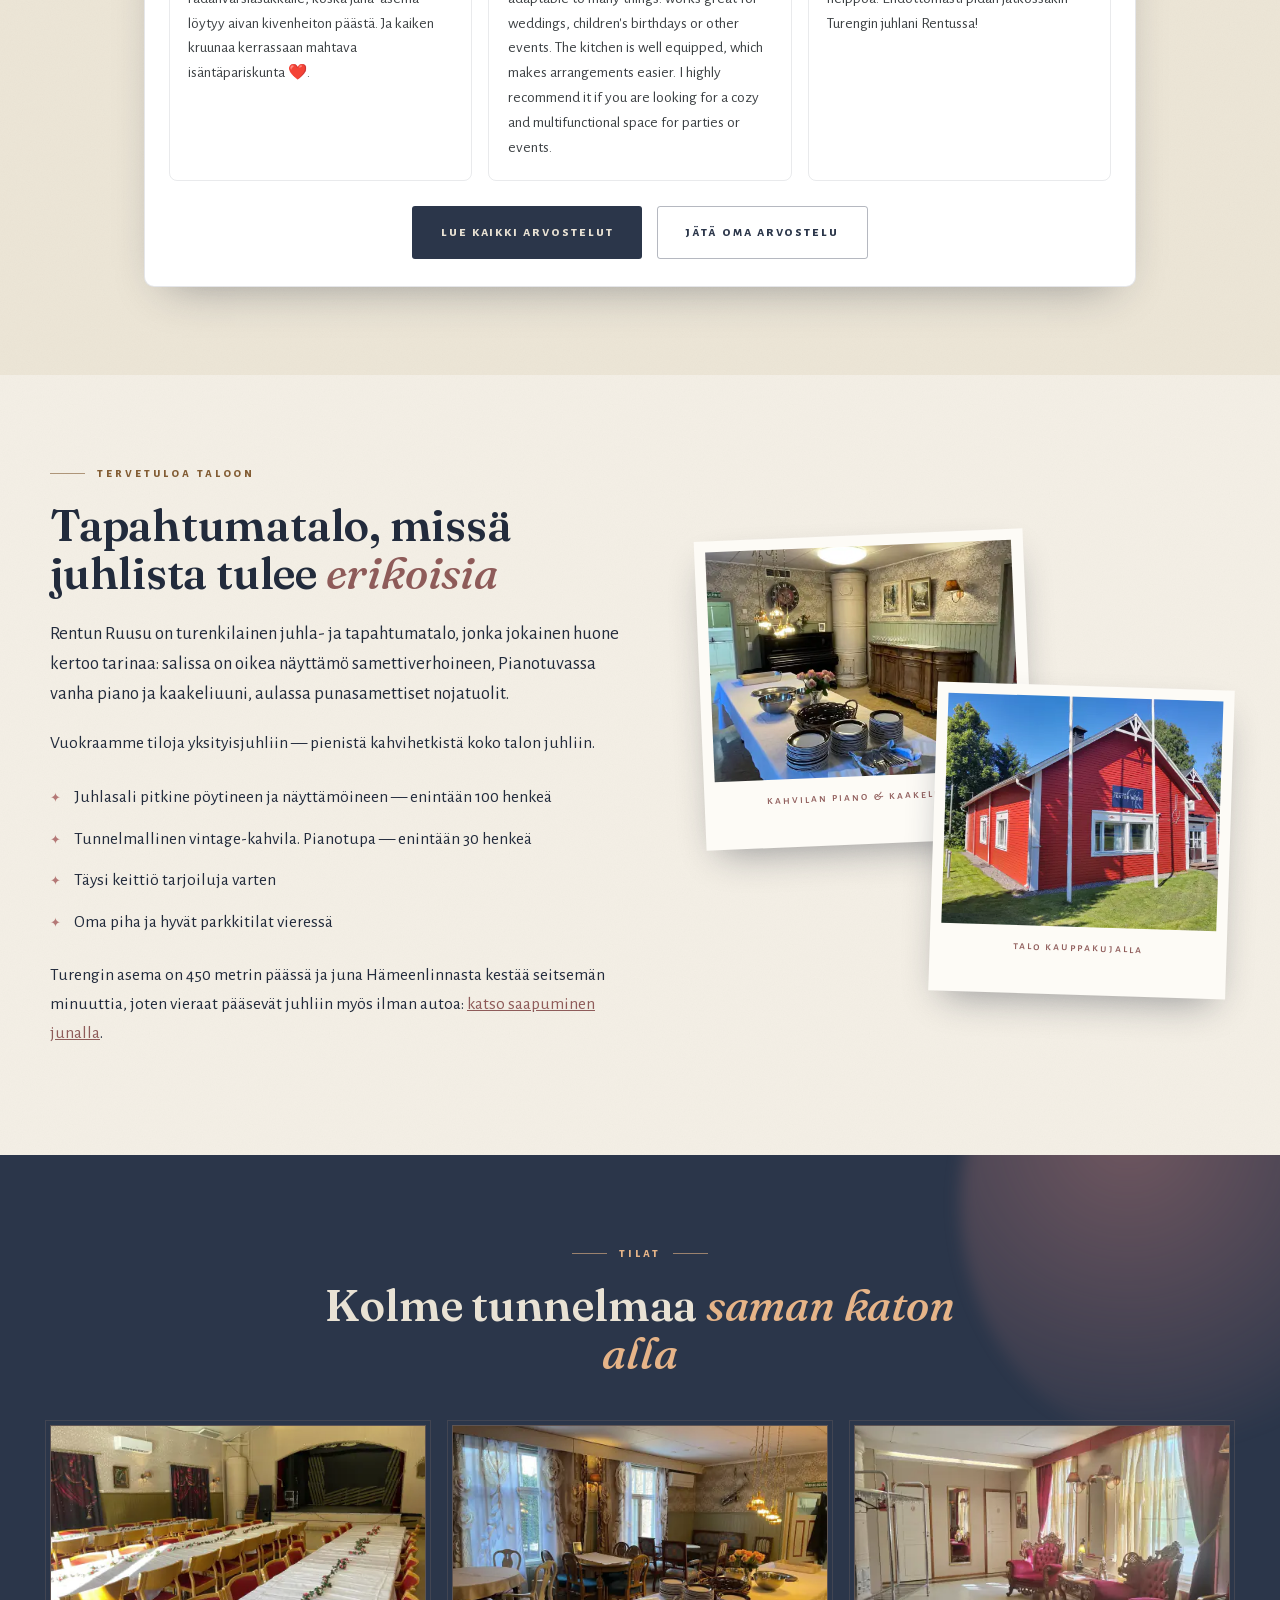
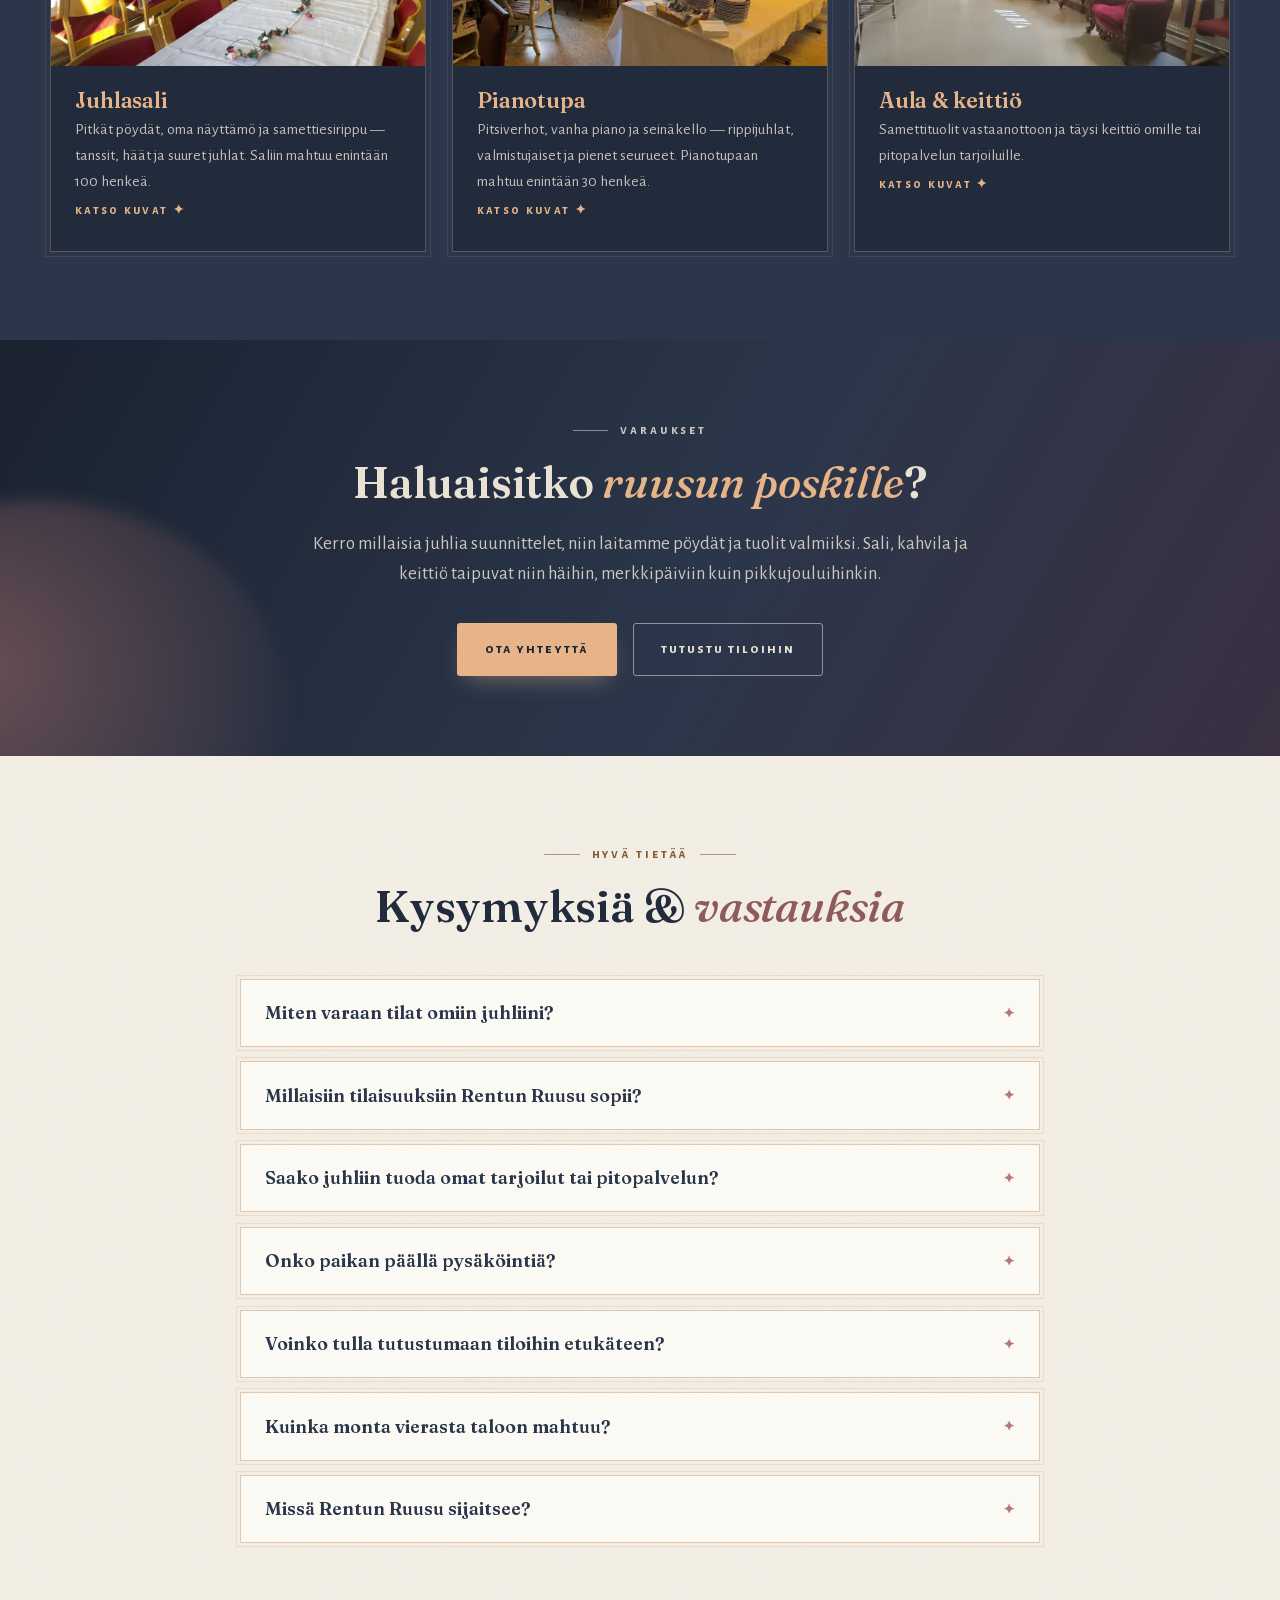
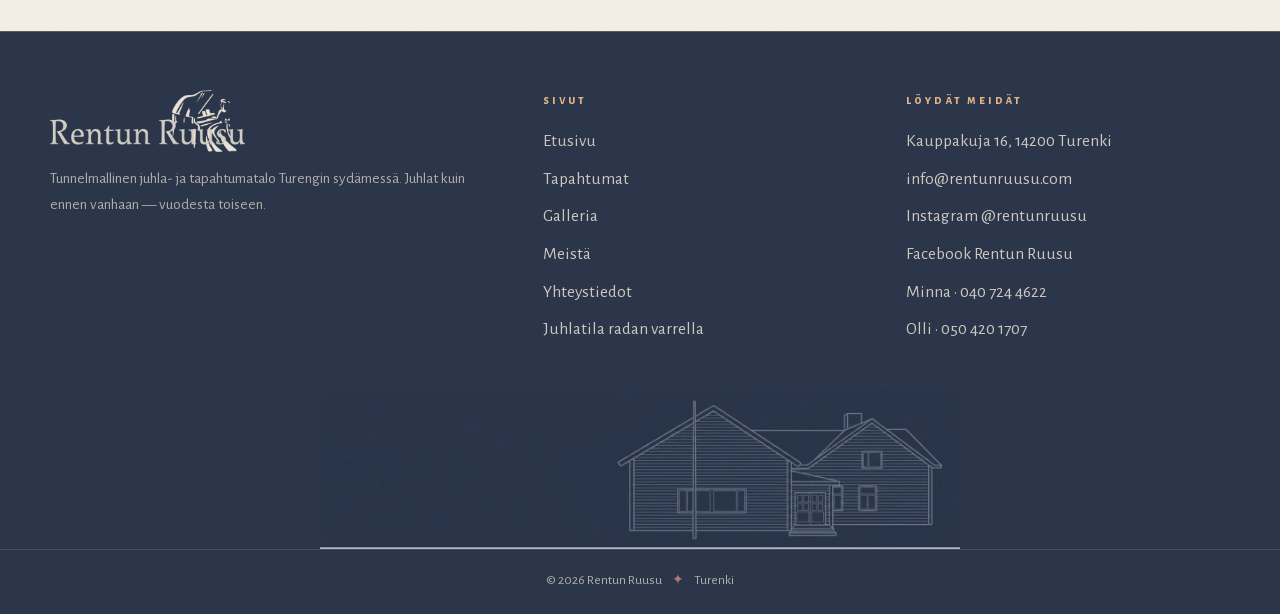
==== commit 1c3cccf3: "Saavutettavuus: tähtiarviot role=img, heron linkin nimi, messinkiteksti tummemmaksi, otsikkojärjesty" ====
--- a/website/index.html
+++ b/website/index.html
@@ -357,13 +357,12 @@
 
         <!-- Google-arvostelut. Tähtipalkin täyttö = keskiarvo / 5 prosentteina
              (4,7 / 5 = 94 %). Kun luvut muuttuvat, päivitä KOLME kohtaa täältä:
-             i-elementin width, <strong>-luku ja arvostelujen määrä — sekä
-             aria-label. Luvut näkyvät sivustolla vain tässä yhdessä paikassa. -->
+             i-elementin width, <strong>-luku ja arvostelujen määrä. Linkin nimi
+             on sen näkyvä teksti (ei aria-labelia), jotta puheohjaus löytää sen. -->
         <a class="hero-arvio" rel="noopener" target="_blank"
-           href="https://search.google.com/local/reviews?placeid=ChIJu1qup21pjkYR0VKYxbZ9m1g"
-           aria-label="Lue Google-arvostelut: 4,7 tähteä viidestä, 20 arvostelua">
+           href="https://search.google.com/local/reviews?placeid=ChIJu1qup21pjkYR0VKYxbZ9m1g">
           <span class="tahdet tahdet-dark" aria-hidden="true"><i style="width:94%"></i></span>
-          <span class="hero-arvio-teksti" aria-hidden="true">
+          <span class="hero-arvio-teksti">
             <strong>4,7</strong>/5 · 20 arvostelua Googlessa
           </span>
         </a>
@@ -432,7 +431,7 @@
                   <span class="google-aika">joulukuu 2025</span>
                 </span>
               </header>
-              <span class="tahdet tahdet-google" aria-label="5 tähteä viidestä"><i style="width:100%"></i></span>
+              <span class="tahdet tahdet-google" role="img" aria-label="5 tähteä viidestä"><i style="width:100%"></i></span>
               <blockquote>Upea juhla/tapahtumatila missä on säilytetty vanhan talon
                 tunnelma. Helppo saavutettavuus myös HKI-TRE radanvarsiasukkaile, koska
                 juna-asema löytyy aivan kivenheiton päästä. Ja kaiken kruunaa kerrassaan
@@ -447,7 +446,7 @@
                   <span class="google-aika">lokakuu 2025</span>
                 </span>
               </header>
-              <span class="tahdet tahdet-google" aria-label="5 tähteä viidestä"><i style="width:100%"></i></span>
+              <span class="tahdet tahdet-google" role="img" aria-label="5 tähteä viidestä"><i style="width:100%"></i></span>
               <blockquote lang="en">Rentuntuusu is a really nice and atmospheric party
                 space right next to Tureng railway station, easy to get to! The premises
                 are adaptable to many things: works great for weddings, children's
@@ -464,7 +463,7 @@
                   <span class="google-aika">elokuu 2026</span>
                 </span>
               </header>
-              <span class="tahdet tahdet-google" aria-label="5 tähteä viidestä"><i style="width:100%"></i></span>
+              <span class="tahdet tahdet-google" role="img" aria-label="5 tähteä viidestä"><i style="width:100%"></i></span>
               <blockquote>Loistava paikka juhlille. Tilaa on, puitteet kunnossa ja
                 sijainti mitä mainioin. Omistajan kanssa kommunikointi on vaivatonta ja
                 helppoa. Ehdottomasti pidän jatkossakin Turengin juhlani Rentussa!</blockquote>
--- a/website/css/styles.css
+++ b/website/css/styles.css
@@ -26,6 +26,7 @@
   --rr-rose-deep: #8e5b59;
   --rr-gold: #e6b488;
   --rr-brass: #c08a57;
+  --rr-brass-ink: #825c33; /* messinki tekstinä vaalealla pohjalla (≥ 4,6:1) */
 
   --rr-font-display: "Fraunces", "Georgia", serif;
   --rr-font-body: "Alegreya Sans", "Trebuchet MS", sans-serif;
@@ -131,6 +132,10 @@
 }
 
 .on-dark .eyebrow { color: var(--rr-gold); }
+
+/* Messinki jää vaalealla pohjalla 2,6:1:een — tekstinä tummempi sävy */
+.on-light .eyebrow { color: var(--rr-brass-ink); }
+.form-card .eyebrow { color: var(--rr-gold); }
 
 .star-divider {
   display: flex;
@@ -544,7 +549,7 @@
   font-size: 0.85rem;
   letter-spacing: 0.26em;
   text-transform: lowercase;
-  color: var(--rr-brass);
+  color: var(--rr-brass-ink);
   white-space: nowrap;
   display: inline-flex;
   align-items: center;
@@ -717,7 +722,7 @@
   font-weight: 700;
   font-size: 0.8rem;
   letter-spacing: 0.18em;
-  color: var(--rr-rose);
+  color: var(--rr-gold); /* ruusu jäi yönsinisellä 4,0:1:een */
 }
 
 /* ---------- Galleria ---------- */
@@ -1026,7 +1031,7 @@
   padding: 1.2rem 0 1.4rem;
   text-align: center;
   font-size: 0.85rem;
-  color: rgba(233, 226, 212, 0.5);
+  color: rgba(233, 226, 212, 0.7);
 }
 
 .footer-bottom .star { color: var(--rr-rose); padding-inline: 0.6rem; }
@@ -1076,7 +1081,7 @@
 
 .event-details div { display: grid; grid-template-columns: 5.4rem 1fr; gap: 1rem; padding: 0.8rem 0; }
 .event-details div + div { border-top: 1px solid var(--rr-lace-dim); }
-.event-details dt { font-family: var(--rr-font-caps); font-size: 0.76rem; font-weight: 700; letter-spacing: 0.16em; color: var(--rr-brass); text-transform: lowercase; }
+.event-details dt { font-family: var(--rr-font-caps); font-size: 0.76rem; font-weight: 700; letter-spacing: 0.16em; color: var(--rr-brass-ink); text-transform: lowercase; }
 .event-details dd { margin: 0; font-weight: 700; color: var(--rr-navy); }
 
 .event-note { font-size: 0.9rem; color: rgba(43, 54, 74, 0.72); margin-top: 0.8rem; }
@@ -1177,7 +1182,7 @@
 
 .form-card .eyebrow { color: var(--rr-gold); }
 
-.form-card h3 { color: var(--rr-gold); }
+.form-card-title { font-size: 1.35rem; color: var(--rr-gold); }
 
 .form-status {
   margin: 1rem 0 0;
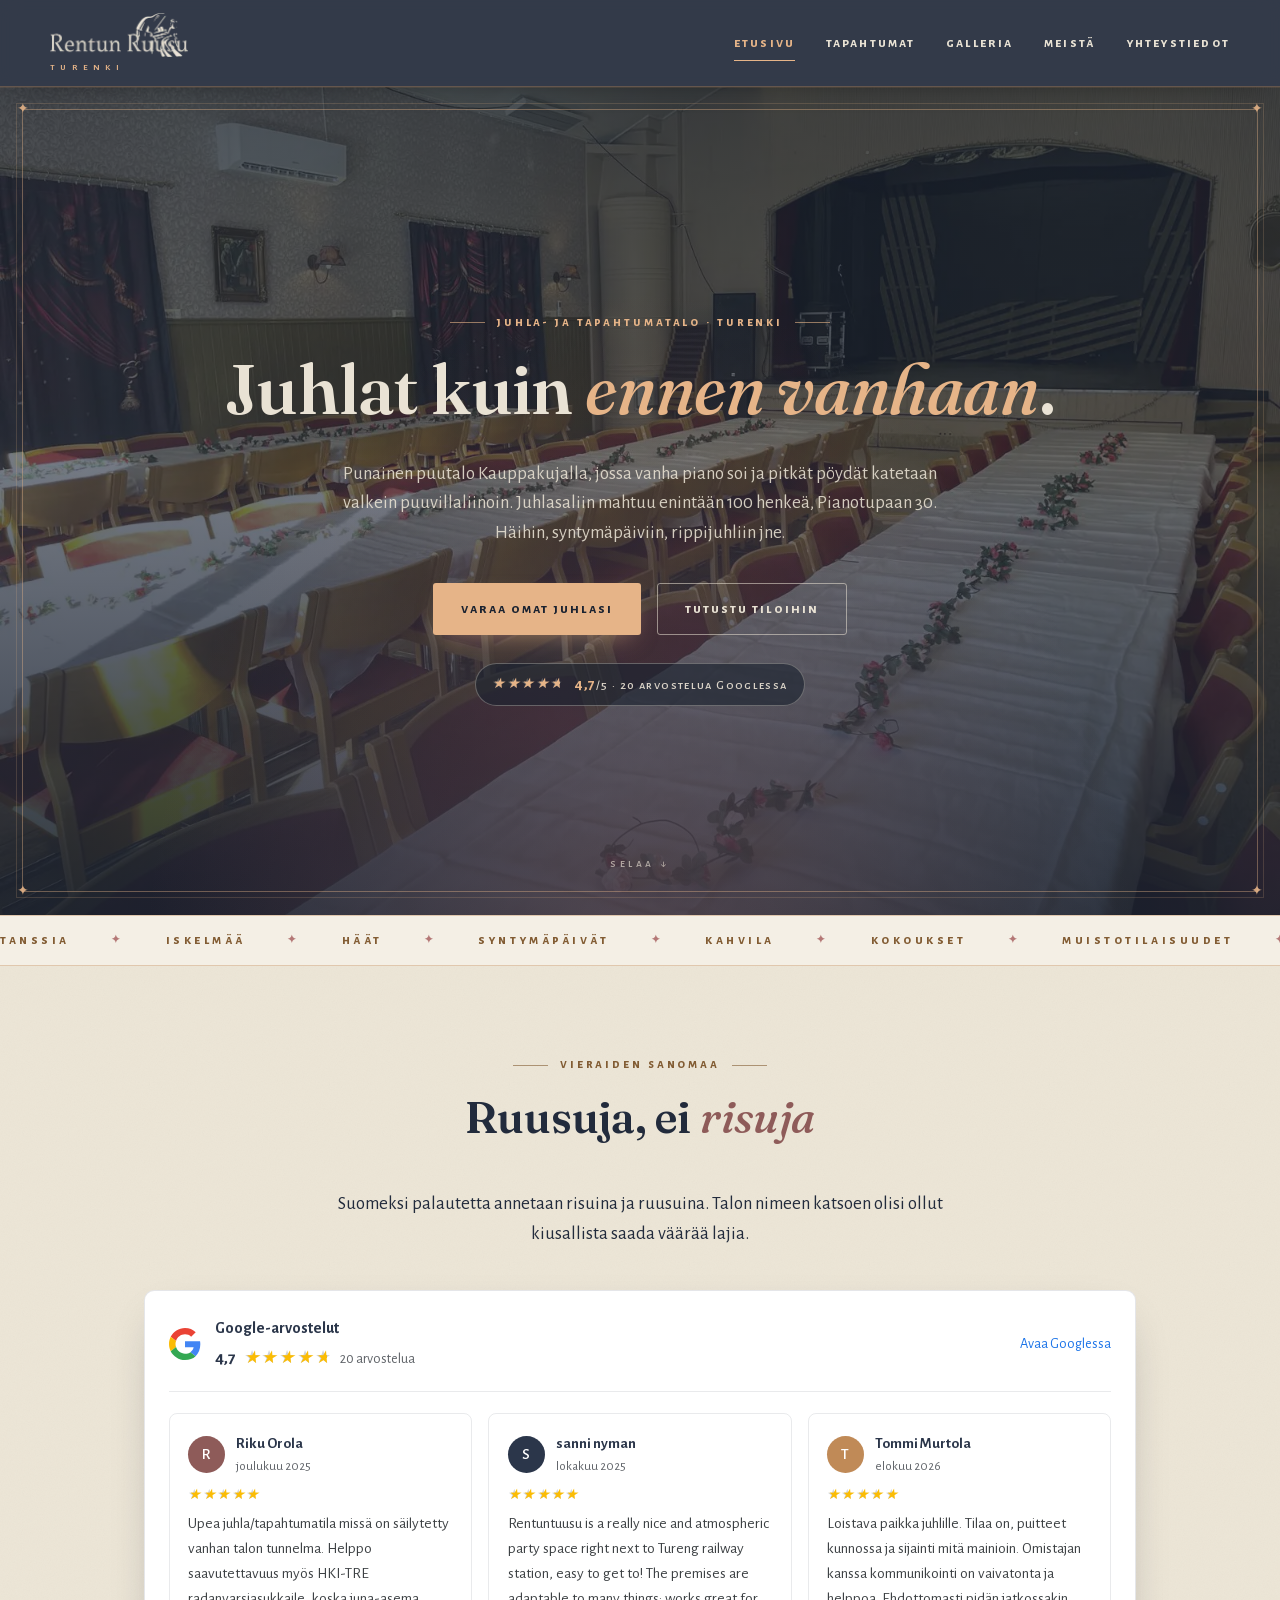
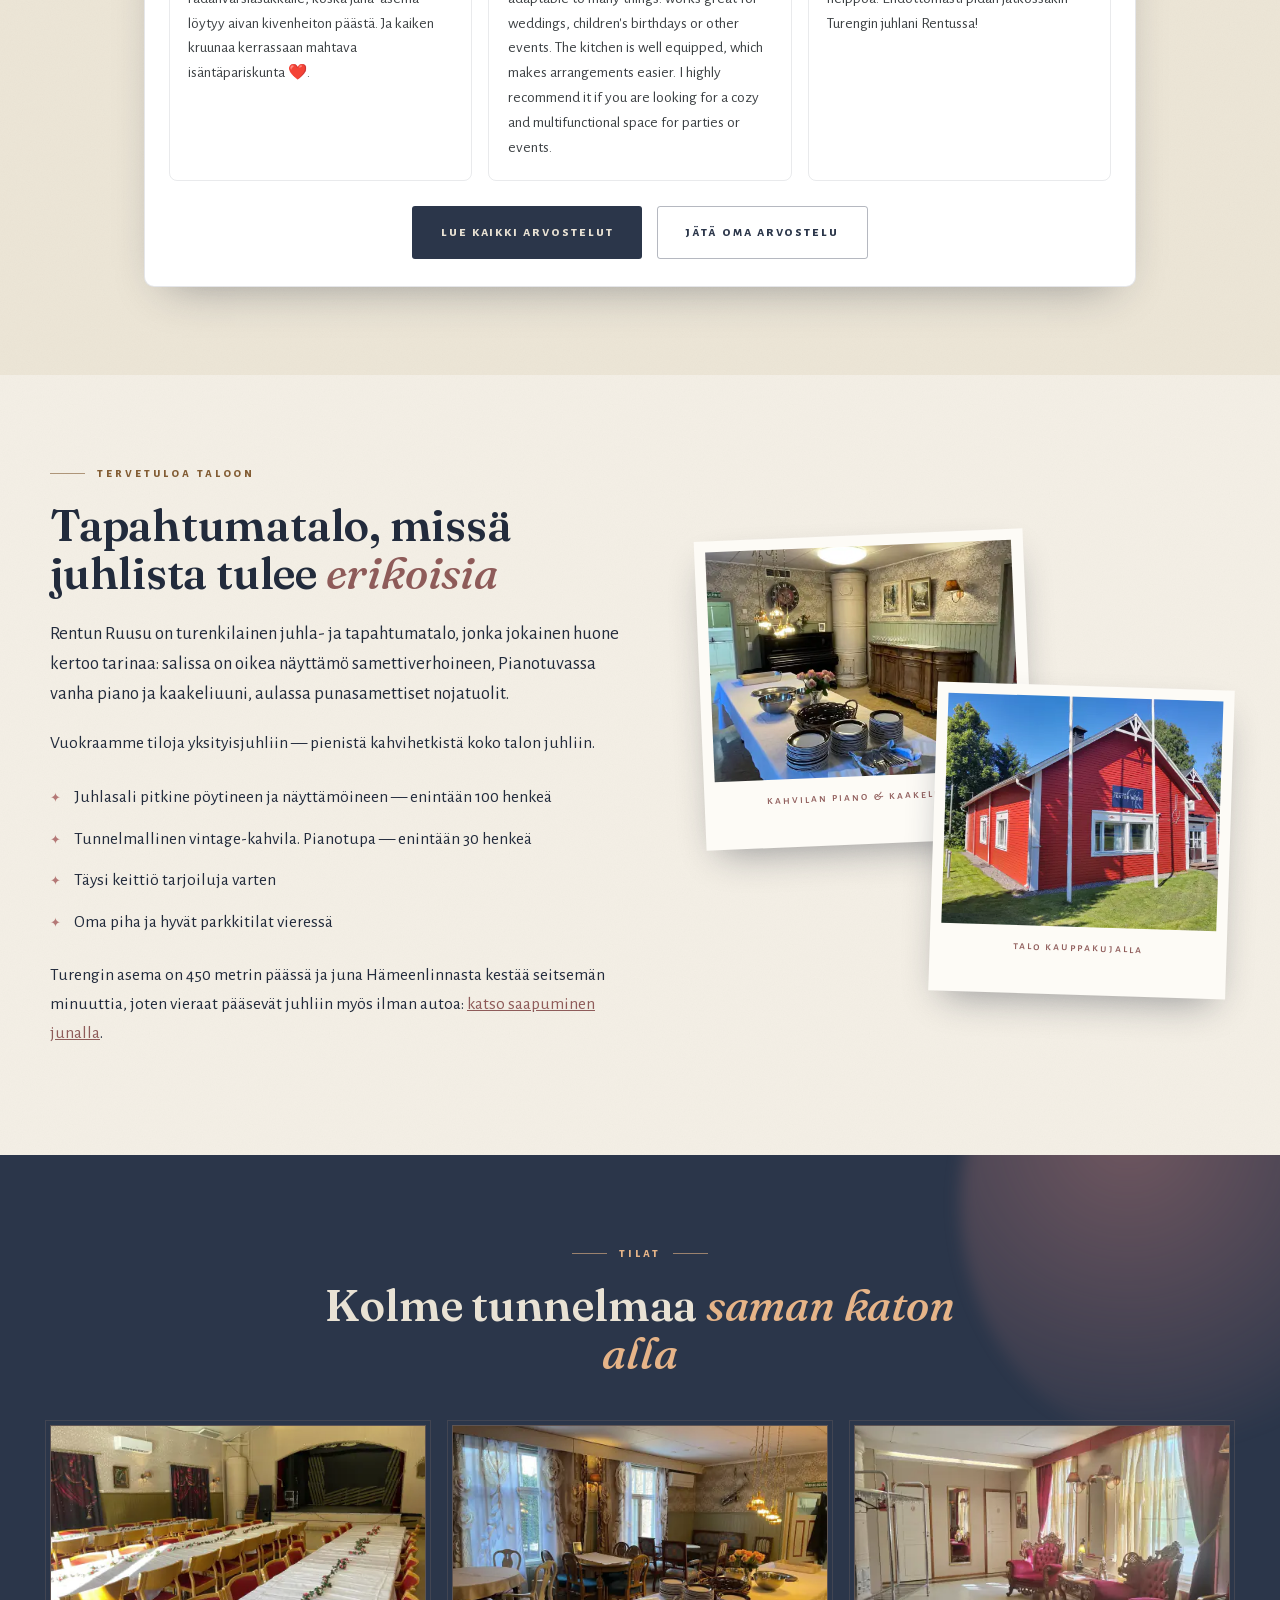
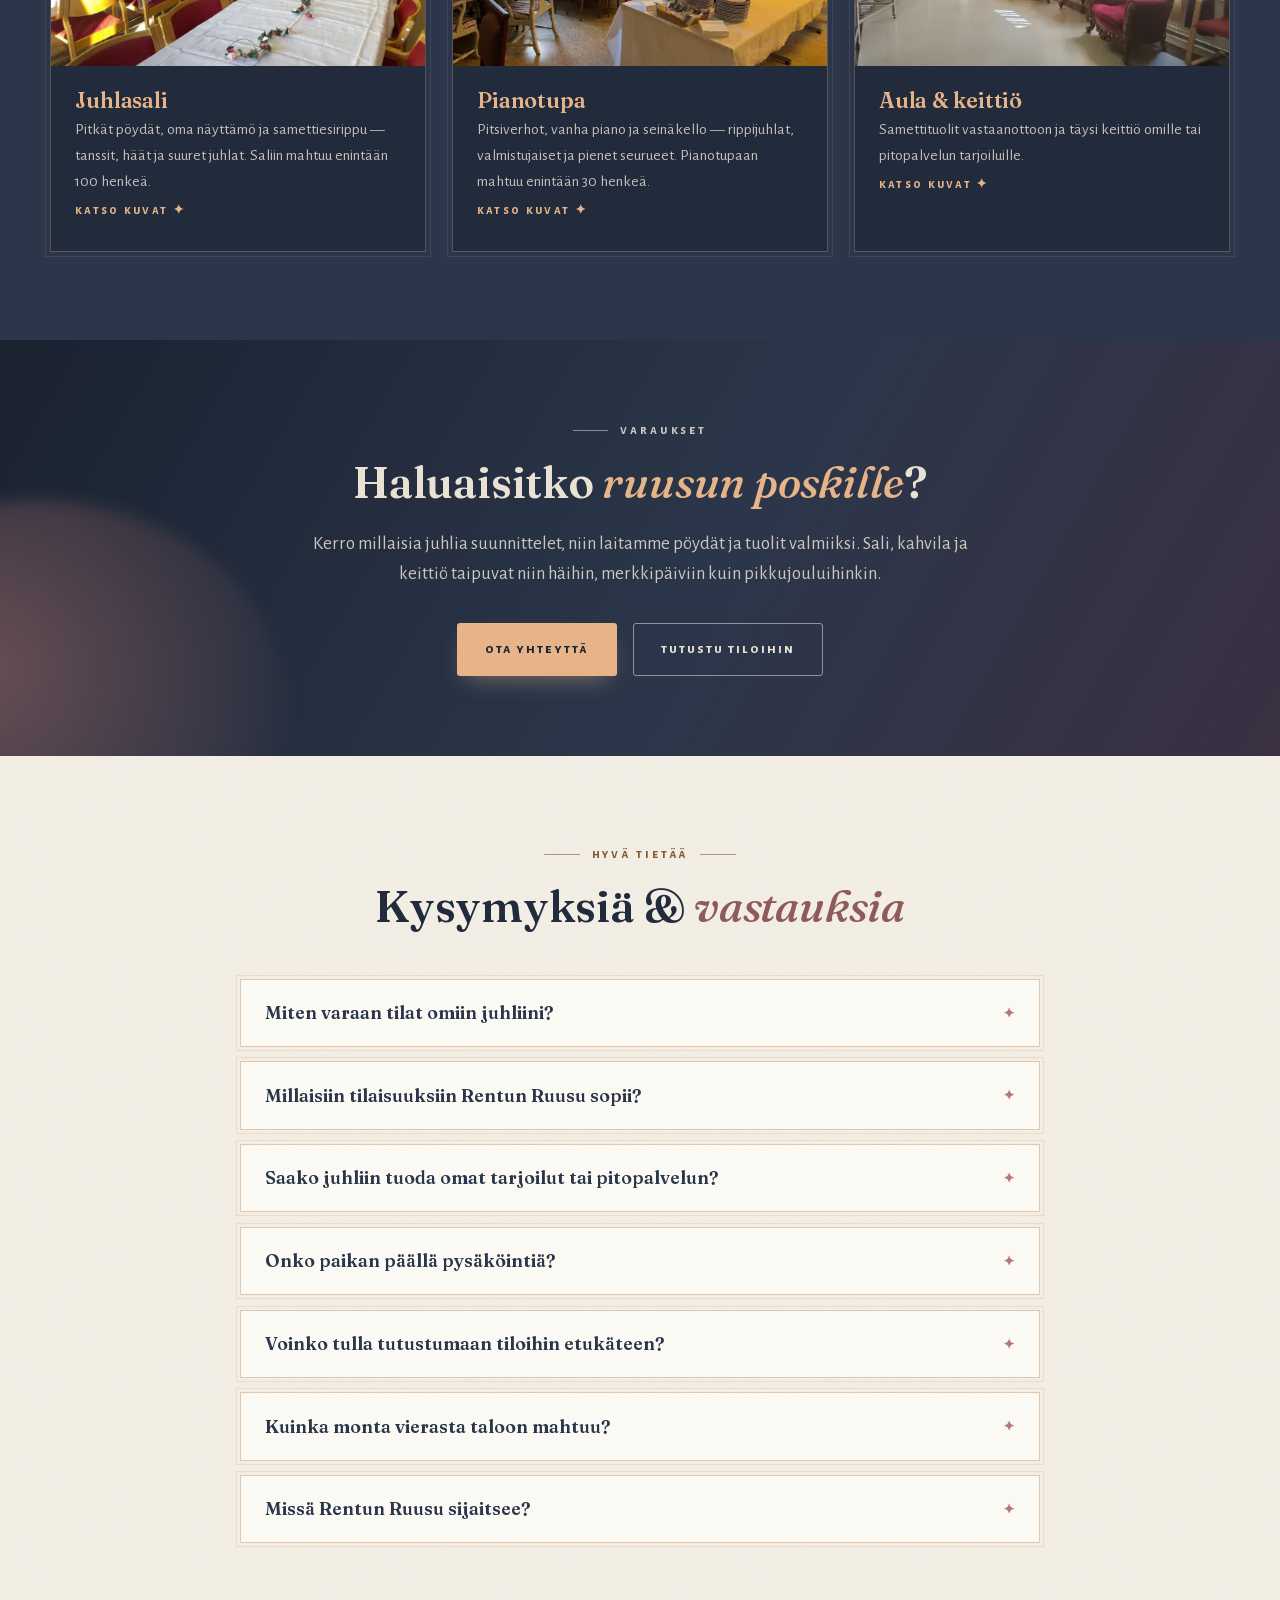
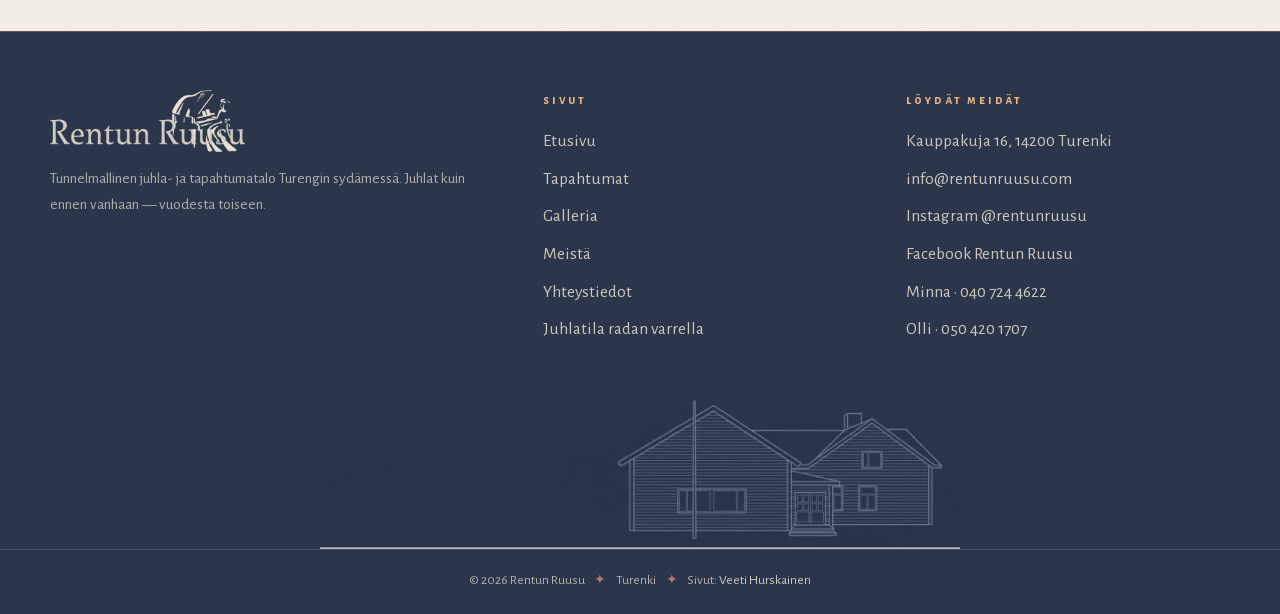
==== commit 72066605: "Alatunnisteeseen sivujen tekijä: Veeti Hurskainen Co-Authored-By: Claude Opus 5.5 <noreply@anthropic" ====
--- a/website/index.html
+++ b/website/index.html
@@ -692,7 +692,7 @@
       <img class="footer-house" src="assets/img/banner-talo.png" alt="" aria-hidden="true" width="1800" height="450" loading="lazy" decoding="async">
     </picture>
     <div class="footer-bottom">
-      © <span id="footer-year">2026</span> Rentun Ruusu<span class="star">✦</span>Turenki
+      © <span id="footer-year">2026</span> Rentun Ruusu<span class="star">✦</span>Turenki<span class="credit"><span class="star">✦</span>Sivut: <a href="https://veetihurskainen.com/fi/">Veeti Hurskainen</a></span>
     </div>
   </footer>
 
--- a/website/css/styles.css
+++ b/website/css/styles.css
@@ -1035,6 +1035,7 @@
 }
 
 .footer-bottom .star { color: var(--rr-rose); padding-inline: 0.6rem; }
+.footer-bottom .credit { white-space: nowrap; }
 
 /* ---------- Tapahtumat ---------- */
 
